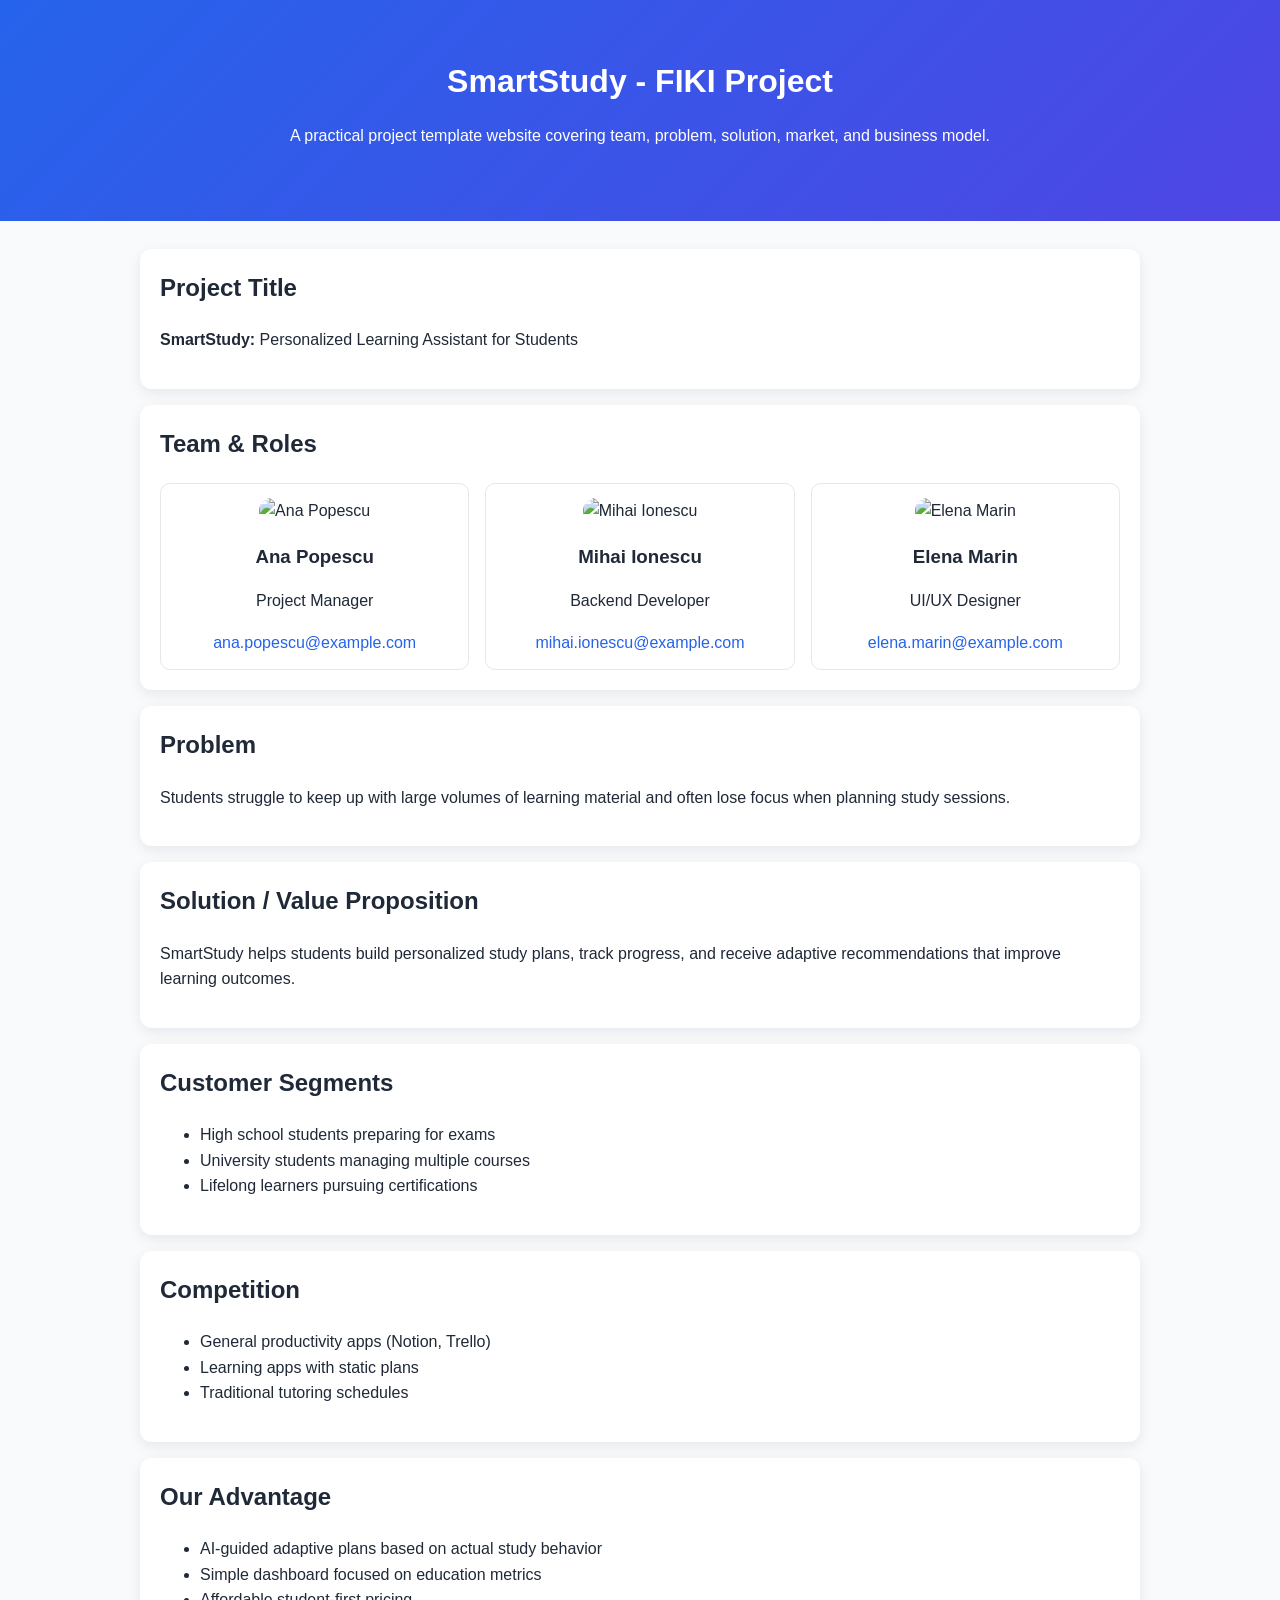
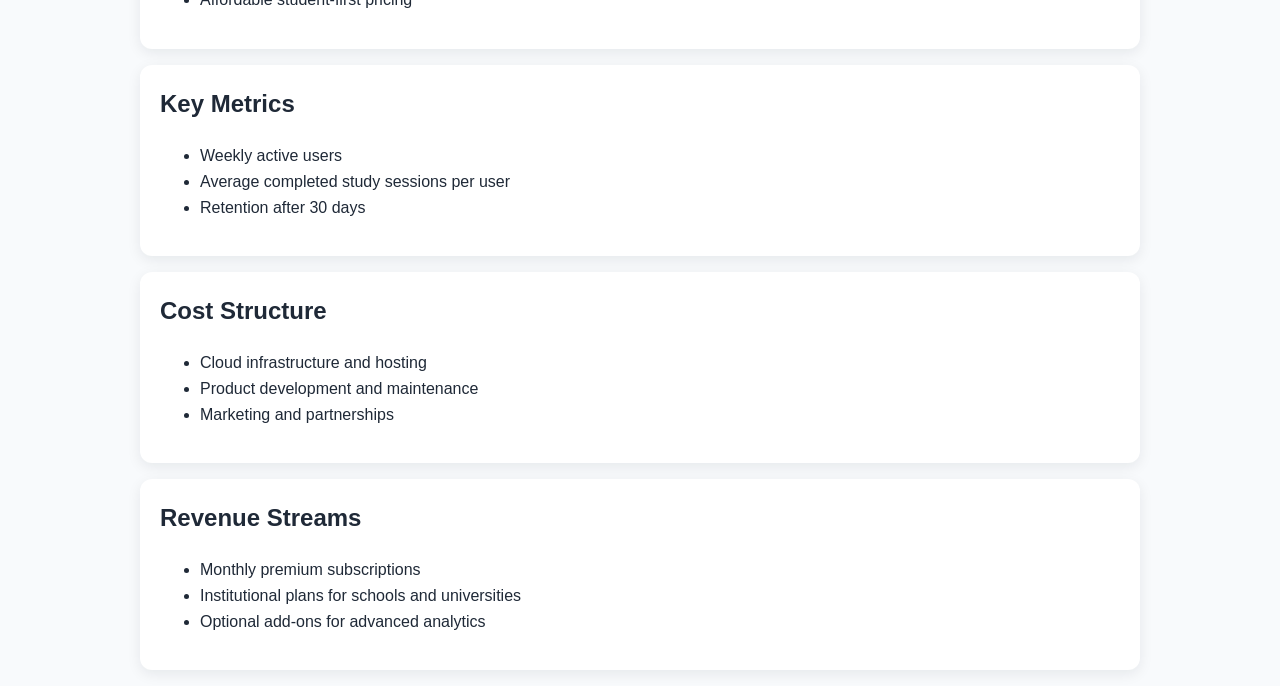
==== index.html @ 7a8421cd "Add FIKI project template website with required sections Co-authored-by: danielbirsan <75643437+dani" ====
<!DOCTYPE html>
<html lang="en">
  <head>
    <meta charset="UTF-8" />
    <meta name="viewport" content="width=device-width, initial-scale=1.0" />
    <title>FIKI Project Template</title>
    <link rel="stylesheet" href="styles.css" />
  </head>
  <body>
    <header class="hero">
      <div class="container">
        <h1>SmartStudy - FIKI Project</h1>
        <p>
          A practical project template website covering team, problem, solution,
          market, and business model.
        </p>
      </div>
    </header>

    <main class="container">
      <section>
        <h2>Project Title</h2>
        <p><strong>SmartStudy:</strong> Personalized Learning Assistant for Students</p>
      </section>

      <section>
        <h2>Team & Roles</h2>
        <div class="team-grid">
          <article class="team-card">
            <img
              src="https://images.unsplash.com/photo-1494790108377-be9c29b29330?auto=format&fit=crop&w=400&q=80"
              alt="Ana Popescu"
            />
            <h3>Ana Popescu</h3>
            <p>Project Manager</p>
            <a href="mailto:ana.popescu@example.com">ana.popescu@example.com</a>
          </article>
          <article class="team-card">
            <img
              src="https://images.unsplash.com/photo-1500648767791-00dcc994a43e?auto=format&fit=crop&w=400&q=80"
              alt="Mihai Ionescu"
            />
            <h3>Mihai Ionescu</h3>
            <p>Backend Developer</p>
            <a href="mailto:mihai.ionescu@example.com">mihai.ionescu@example.com</a>
          </article>
          <article class="team-card">
            <img
              src="https://images.unsplash.com/photo-1534528741775-53994a69daeb?auto=format&fit=crop&w=400&q=80"
              alt="Elena Marin"
            />
            <h3>Elena Marin</h3>
            <p>UI/UX Designer</p>
            <a href="mailto:elena.marin@example.com">elena.marin@example.com</a>
          </article>
        </div>
      </section>

      <section>
        <h2>Problem</h2>
        <p>
          Students struggle to keep up with large volumes of learning material and
          often lose focus when planning study sessions.
        </p>
      </section>

      <section>
        <h2>Solution / Value Proposition</h2>
        <p>
          SmartStudy helps students build personalized study plans, track progress,
          and receive adaptive recommendations that improve learning outcomes.
        </p>
      </section>

      <section>
        <h2>Customer Segments</h2>
        <ul>
          <li>High school students preparing for exams</li>
          <li>University students managing multiple courses</li>
          <li>Lifelong learners pursuing certifications</li>
        </ul>
      </section>

      <section>
        <h2>Competition</h2>
        <ul>
          <li>General productivity apps (Notion, Trello)</li>
          <li>Learning apps with static plans</li>
          <li>Traditional tutoring schedules</li>
        </ul>
      </section>

      <section>
        <h2>Our Advantage</h2>
        <ul>
          <li>AI-guided adaptive plans based on actual study behavior</li>
          <li>Simple dashboard focused on education metrics</li>
          <li>Affordable student-first pricing</li>
        </ul>
      </section>

      <section>
        <h2>Key Metrics</h2>
        <ul>
          <li>Weekly active users</li>
          <li>Average completed study sessions per user</li>
          <li>Retention after 30 days</li>
        </ul>
      </section>

      <section>
        <h2>Cost Structure</h2>
        <ul>
          <li>Cloud infrastructure and hosting</li>
          <li>Product development and maintenance</li>
          <li>Marketing and partnerships</li>
        </ul>
      </section>

      <section>
        <h2>Revenue Streams</h2>
        <ul>
          <li>Monthly premium subscriptions</li>
          <li>Institutional plans for schools and universities</li>
          <li>Optional add-ons for advanced analytics</li>
        </ul>
      </section>
    </main>
  </body>
</html>
---- styles.css ----
* {
  box-sizing: border-box;
}

body {
  margin: 0;
  font-family: Arial, sans-serif;
  color: #1f2937;
  background: #f8fafc;
  line-height: 1.6;
}

.container {
  width: min(1000px, 92%);
  margin: 0 auto;
}

.hero {
  background: linear-gradient(135deg, #2563eb, #4f46e5);
  color: #ffffff;
  padding: 56px 0;
  margin-bottom: 28px;
  text-align: center;
}

h1 {
  margin: 0 0 10px;
  font-size: 2rem;
}

h2 {
  margin-top: 0;
}

section {
  background: #ffffff;
  border-radius: 12px;
  padding: 20px;
  margin-bottom: 16px;
  box-shadow: 0 4px 14px rgba(15, 23, 42, 0.08);
}

.team-grid {
  display: grid;
  gap: 16px;
  grid-template-columns: repeat(auto-fit, minmax(220px, 1fr));
}

.team-card {
  border: 1px solid #e5e7eb;
  border-radius: 10px;
  padding: 14px;
  text-align: center;
}

.team-card img {
  width: 100%;
  max-width: 150px;
  aspect-ratio: 1 / 1;
  object-fit: cover;
  border-radius: 999px;
}

.team-card h3 {
  margin-bottom: 4px;
}

a {
  color: #2563eb;
  text-decoration: none;
}

a:hover {
  text-decoration: underline;
}
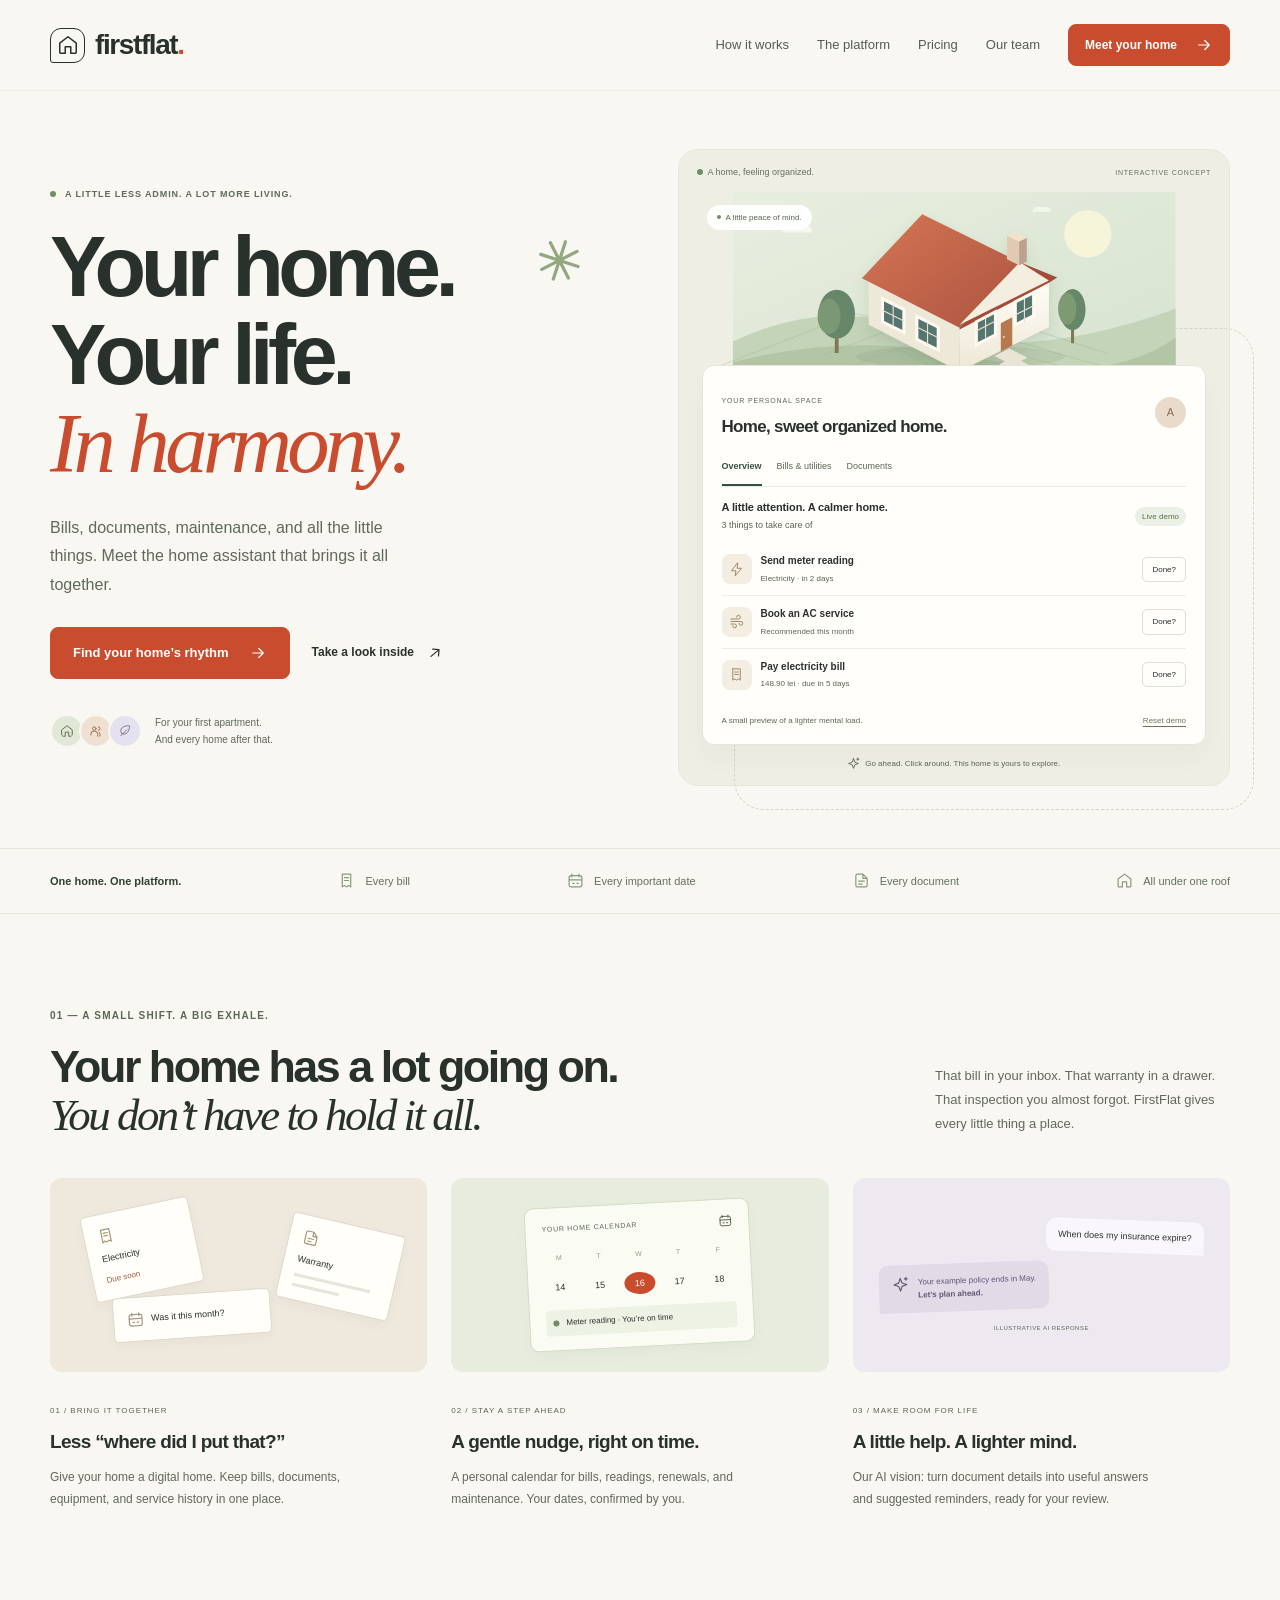
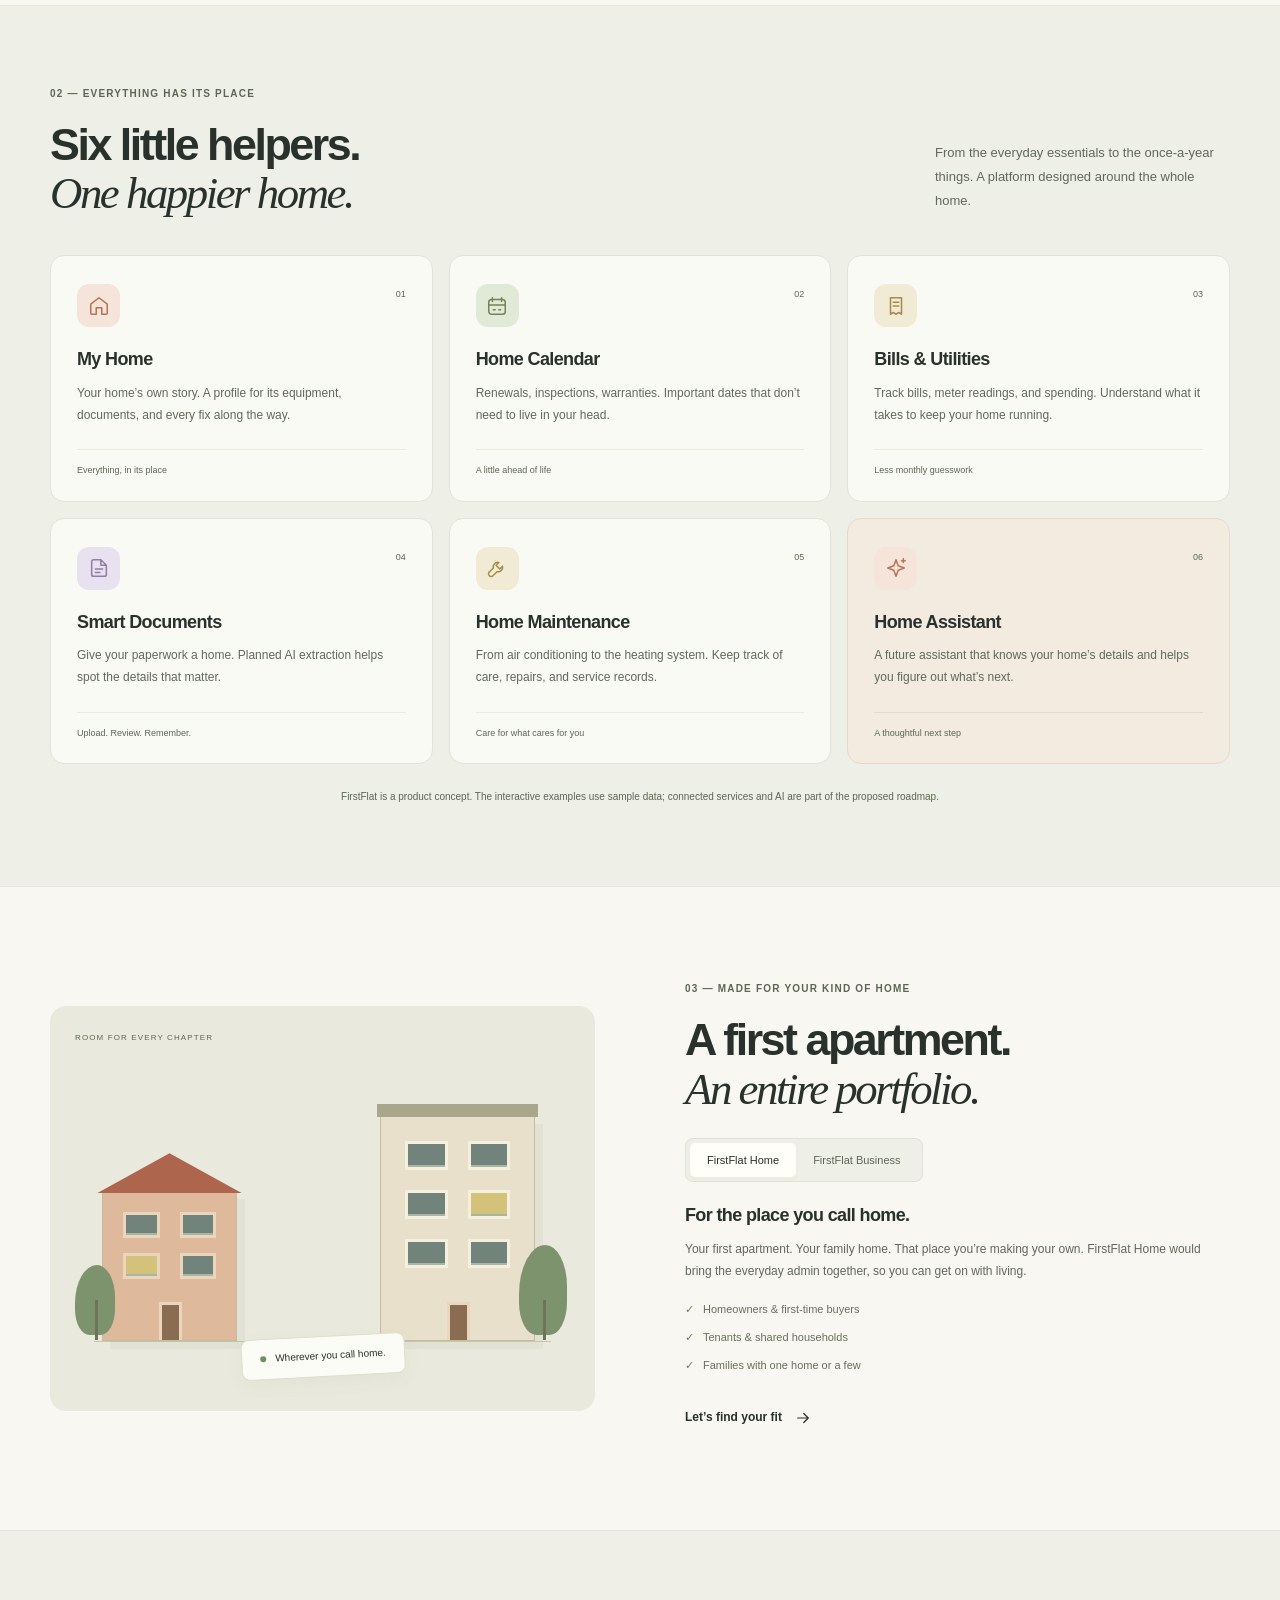
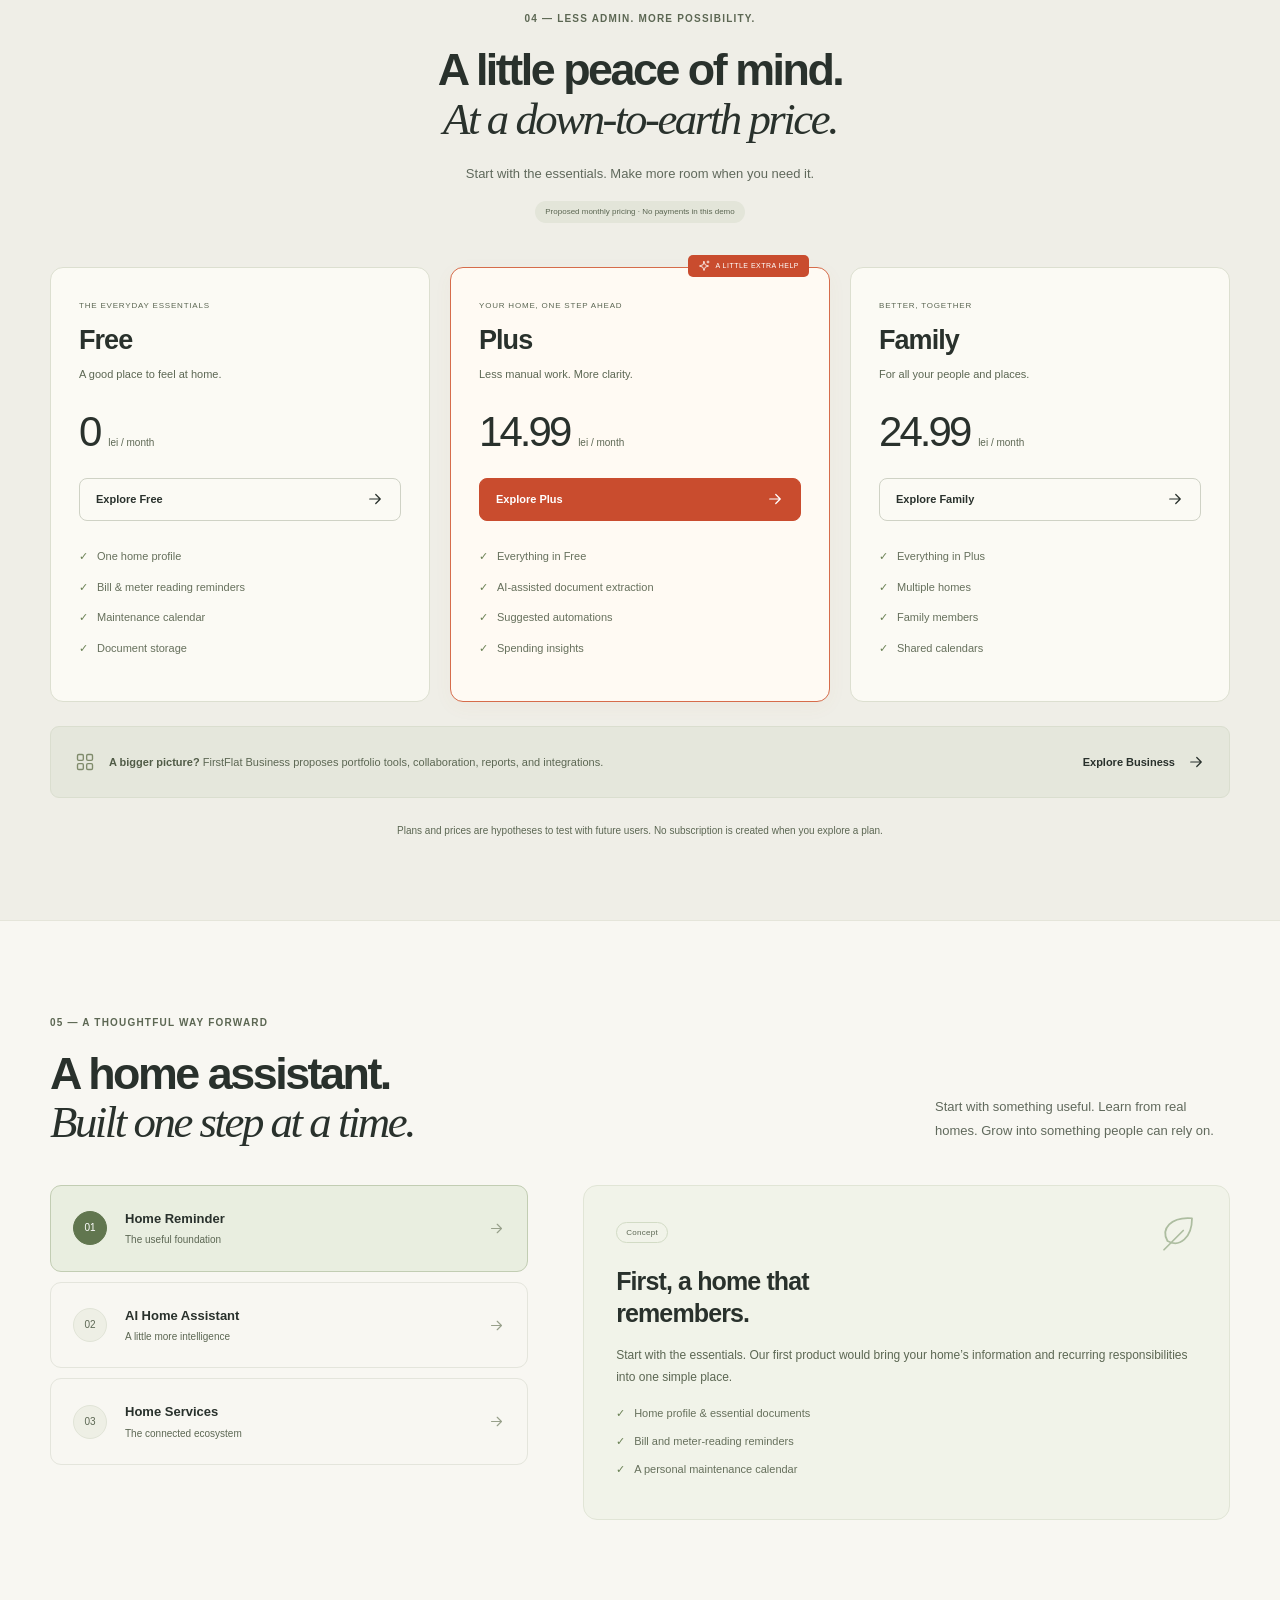
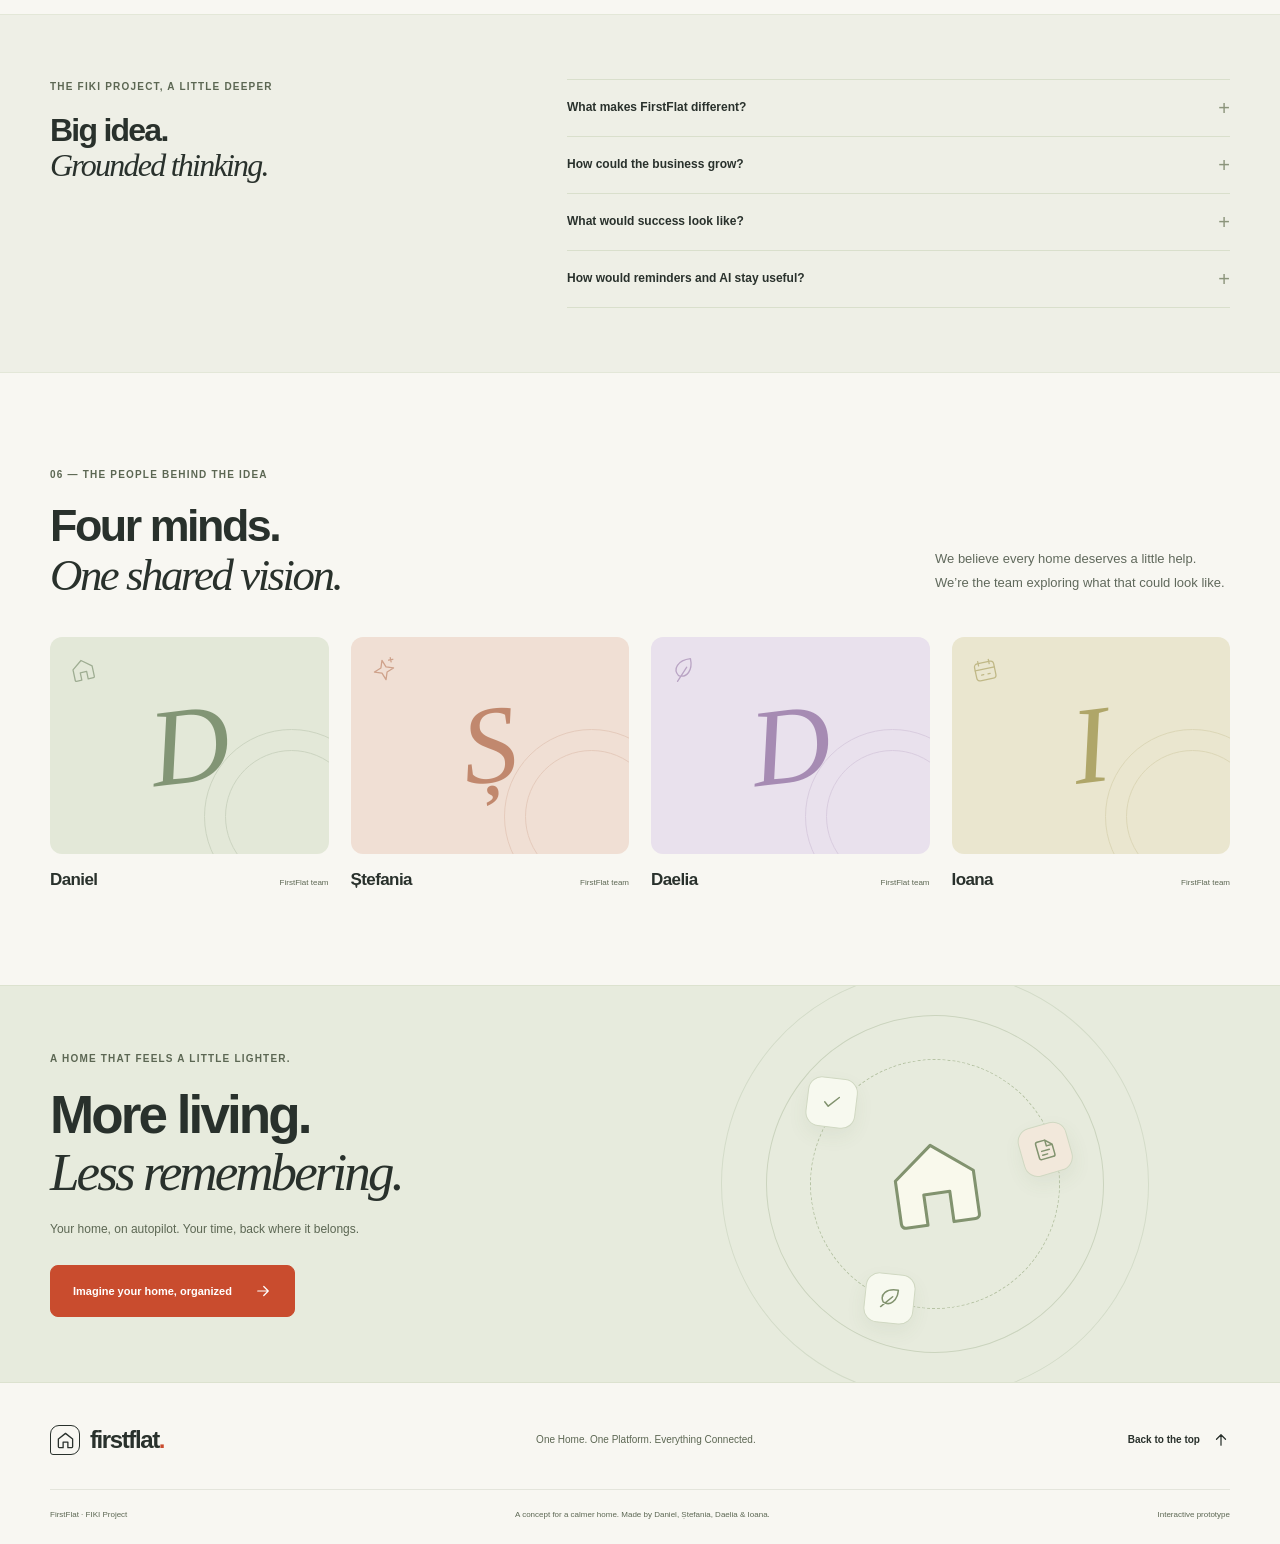
==== commit 2b12afbe: "Build interactive FirstFlat project website" ====
--- a/index.html
+++ b/index.html
@@ -3,128 +3,158 @@
   <head>
     <meta charset="UTF-8" />
     <meta name="viewport" content="width=device-width, initial-scale=1.0" />
-    <title>FIKI Project Template</title>
+    <link rel="icon" href="data:image/svg+xml,%3Csvg xmlns='http://www.w3.org/2000/svg' viewBox='0 0 32 32'%3E%3Crect width='32' height='32' rx='8' fill='%23c94c2e'/%3E%3Cpath d='M7 14 16 7l9 7v12h-7v-8h-4v8H7Z' fill='none' stroke='%23fffaf3' stroke-width='2' stroke-linejoin='round'/%3E%3C/svg%3E" />
+    <meta name="theme-color" content="#f8f7f2" />
+    <meta name="description" content="Meet FirstFlat. A home management concept bringing your bills, documents, maintenance, and important dates together. Explore the interactive FIKI project." />
+    <title>FirstFlat — Your Home, On Autopilot</title>
     <link rel="stylesheet" href="styles.css" />
+    <script src="app.js" defer></script>
   </head>
   <body>
-    <header class="hero">
-      <div class="container">
-        <h1>SmartStudy - FIKI Project</h1>
-        <p>
-          A practical project template website covering team, problem, solution,
-          market, and business model.
-        </p>
-      </div>
+    <svg class="icon-library" aria-hidden="true" xmlns="http://www.w3.org/2000/svg"><defs>
+      <symbol id="i-home" viewBox="0 0 24 24"><path d="m3 10 9-7 9 7v10a1 1 0 0 1-1 1h-5v-7H9v7H4a1 1 0 0 1-1-1Z"/></symbol>
+      <symbol id="i-arrow" viewBox="0 0 24 24"><path d="M5 12h14m-6-6 6 6-6 6"/></symbol>
+      <symbol id="i-spark" viewBox="0 0 24 24"><path d="m12 3 2.4 6.6L21 12l-6.6 2.4L12 21l-2.4-6.6L3 12l6.6-2.4ZM20 2v4m-2-2h4"/></symbol>
+      <symbol id="i-check" viewBox="0 0 24 24"><path d="m5 12 4 4L19 6"/></symbol>
+      <symbol id="i-calendar" viewBox="0 0 24 24"><rect x="3" y="5" width="18" height="16" rx="3"/><path d="M7 3v4m10-4v4M3 11h18m-13 5h2m4 0h2"/></symbol>
+      <symbol id="i-bill" viewBox="0 0 24 24"><path d="M6 3h12v18l-3-2-3 2-3-2-3 2Zm3 5h6m-6 4h6"/></symbol>
+      <symbol id="i-doc" viewBox="0 0 24 24"><path d="M14 3H6a2 2 0 0 0-2 2v14a2 2 0 0 0 2 2h12a2 2 0 0 0 2-2V9Zm0 0v6h6M8 13h8m-8 4h5"/></symbol>
+      <symbol id="i-tool" viewBox="0 0 24 24"><path d="M14 6a5 5 0 0 0-6 6L3 17a3 3 0 0 0 4 4l5-5a5 5 0 0 0 6-6l-3 3-4-4 3-3Z"/></symbol>
+      <symbol id="i-grid" viewBox="0 0 24 24"><rect x="3" y="3" width="7" height="7" rx="1.5"/><rect x="14" y="3" width="7" height="7" rx="1.5"/><rect x="3" y="14" width="7" height="7" rx="1.5"/><rect x="14" y="14" width="7" height="7" rx="1.5"/></symbol>
+      <symbol id="i-chevron" viewBox="0 0 24 24"><path d="m9 5 7 7-7 7"/></symbol>
+      <symbol id="i-people" viewBox="0 0 24 24"><circle cx="9" cy="8" r="3"/><path d="M3 21v-3a6 6 0 0 1 12 0v3m1-16a3 3 0 0 1 0 6m3 10v-3a6 6 0 0 0-2-4"/></symbol>
+      <symbol id="i-leaf" viewBox="0 0 24 24"><path d="M20 3C8 2 2 9 6 16c7 4 14-2 14-13ZM4 21 15 10"/></symbol>
+      <symbol id="i-clock" viewBox="0 0 24 24"><circle cx="12" cy="12" r="9"/><path d="M12 7v5l3 2"/></symbol>
+      <symbol id="i-lock" viewBox="0 0 24 24"><rect x="5" y="10" width="14" height="11" rx="2"/><path d="M8 10V7a4 4 0 0 1 8 0v3m-4 4v3"/></symbol>
+    </defs></svg>
+
+    <a href="#main" class="skip-link">Skip to content</a>
+    <header class="site-header">
+      <nav class="nav container" aria-label="Main navigation">
+        <a class="brand" href="#" aria-label="FirstFlat home"><span class="brand-mark"><svg><use href="#i-home"/></svg></span>firstflat<span class="brand-dot">.</span></a>
+        <button class="menu-toggle" id="menu-toggle" type="button" aria-controls="nav-links" aria-expanded="false" aria-label="Toggle navigation"><span></span><span></span></button>
+        <div class="nav-links" id="nav-links">
+          <a href="#how-it-works">How it works</a><a href="#features">The platform</a><a href="#pricing">Pricing</a><a href="#team">Our team</a>
+          <button class="button button-small" type="button" data-open-setup>Meet your home <svg class="icon"><use href="#i-arrow"/></svg></button>
+        </div>
+      </nav>
     </header>
 
-    <main class="container">
-      <section>
-        <h2>Project Title</h2>
-        <p><strong>SmartStudy:</strong> Personalized Learning Assistant for Students</p>
-      </section>
+    <main id="main">
+      <section class="hero container" aria-labelledby="hero-title">
+        <div class="hero-copy">
+          <div class="eyebrow"><span class="live-dot"></span> A little less admin. A lot more living.</div>
+          <h1 id="hero-title">Your home.<br />Your life.<br /><span class="serif accent">In harmony.</span><svg class="title-asterisk" viewBox="0 0 48 48" aria-hidden="true"><path d="M24 3v42M3 24h42M9 9l30 30M9 39 39 9"/></svg></h1>
+          <p class="hero-description">Bills, documents, maintenance, and all the little things. Meet the home assistant that brings it all together.</p>
+          <div class="hero-actions"><button class="button" type="button" data-open-setup>Find your home’s rhythm <svg class="icon"><use href="#i-arrow"/></svg></button><a class="text-link" href="#demo">Take a look inside <svg class="icon diagonal-arrow" aria-hidden="true"><use href="#i-arrow"/></svg></a></div>
+          <div class="hero-footnote"><span class="mini-homes" aria-hidden="true"><svg><use href="#i-home"/></svg><svg><use href="#i-people"/></svg><svg><use href="#i-leaf"/></svg></span><span>For your first apartment.<br />And every home after that.</span></div>
+        </div>
 
-      <section>
-        <h2>Team & Roles</h2>
-        <div class="team-grid">
-          <article class="team-card">
-            <img
-              src="https://images.unsplash.com/photo-1494790108377-be9c29b29330?auto=format&fit=crop&w=400&q=80"
-              alt="Ana Popescu"
-            />
-            <h3>Ana Popescu</h3>
-            <p>Project Manager</p>
-            <a href="mailto:ana.popescu@example.com">ana.popescu@example.com</a>
-          </article>
-          <article class="team-card">
-            <img
-              src="https://images.unsplash.com/photo-1500648767791-00dcc994a43e?auto=format&fit=crop&w=400&q=80"
-              alt="Mihai Ionescu"
-            />
-            <h3>Mihai Ionescu</h3>
-            <p>Backend Developer</p>
-            <a href="mailto:mihai.ionescu@example.com">mihai.ionescu@example.com</a>
-          </article>
-          <article class="team-card">
-            <img
-              src="https://images.unsplash.com/photo-1534528741775-53994a69daeb?auto=format&fit=crop&w=400&q=80"
-              alt="Elena Marin"
-            />
-            <h3>Elena Marin</h3>
-            <p>UI/UX Designer</p>
-            <a href="mailto:elena.marin@example.com">elena.marin@example.com</a>
-          </article>
+        <div class="hero-visual" id="demo">
+          <div class="visual-topline"><span><span class="live-dot"></span> A home, feeling organized.</span><span class="prototype-label">INTERACTIVE CONCEPT</span></div>
+          <div class="home-art" aria-hidden="true">
+            <svg viewBox="0 0 580 245" xmlns="http://www.w3.org/2000/svg">
+              <defs><linearGradient id="art-bg" x2="1" y2="1"><stop stop-color="#e8eedf"/><stop offset="1" stop-color="#d6e3d0"/></linearGradient><linearGradient id="wall" x2="0" y2="1"><stop stop-color="#fffdf6"/><stop offset="1" stop-color="#eee7d7"/></linearGradient><linearGradient id="roof" x2="1" y2="1"><stop stop-color="#d47656"/><stop offset="1" stop-color="#ad533f"/></linearGradient><filter id="shadow"><feDropShadow dx="0" dy="10" stdDeviation="9" flood-color="#39543b" flood-opacity=".13"/></filter></defs>
+              <rect width="580" height="245" fill="url(#art-bg)"/>
+              <circle cx="465" cy="55" r="31" fill="#f7f5d9"/><path d="M0 196Q120 137 250 181T580 153V245H0Z" fill="#c4d4b9"/><path d="M0 223Q160 181 325 218T580 191V245H0Z" fill="#b2c6a6"/>
+              <g opacity=".5" stroke="#95b28e" stroke-width="1" fill="none"><path d="m-30 233 190-74 340 87m-380-33 172-65 200 64m-365 27 170-65 210 61"/></g>
+              <ellipse cx="298" cy="216" rx="137" ry="15" fill="#7b9270" opacity=".16"/>
+              <g filter="url(#shadow)"><path d="m178 113 117-58 119 61-117 62Z" fill="#eae1cf"/><path d="m178 113 119 61v61l-119-61Z" fill="#eee8d9"/><path d="m297 174 117-58v61l-117 58Z" fill="url(#wall)"/><path d="m169 113 79-84 128 63-79 86Z" fill="url(#roof)"/><path d="m297 178 79-86 49 20-11 7-117 61Z" fill="#a44b38"/><path d="m376 92 38 24-117 58Z" fill="#f4eee0"/><path d="m359 57 16 8v31l-16-8Z" fill="#e1c9b4"/><path d="m375 65 10-5v31l-10 5Z" fill="#bda18e"/><path d="m359 57 10-5 16 8-10 5Z" fill="#f3e1cc"/>
+                <g fill="#547571" stroke="#fffaf0" stroke-width="4"><path d="m196 140 28 14v30l-28-14Z"/><path d="m241 163 28 14v30l-28-14Z"/><path d="m319 170 25-13v30l-25 13Z"/><path d="m370 144 24-12v30l-24 12Z"/></g><path d="m351 172 15-8v37l-15 8Z" fill="#b67950"/><circle cx="355" cy="190" r="1.3" fill="#f7e1a9"/>
+                <g stroke="#ecdfce" stroke-width="1.5"><path d="m210 147 0 30m-14-22 28 14m31 1v30m-14-23 28 14m62-30v30m-12-9 25-13m38-29v30m-12-9 24-12"/></g>
+                <path d="m343 215 19-10 24 12-20 10Z" fill="#eae4d6"/><path d="m349 226 19-10 33 18-19 10Z" fill="#eae4d6"/>
+              </g>
+              <g><path d="M136 177v34" stroke="#7e7855" stroke-width="5"/><ellipse cx="136" cy="160" rx="24" ry="32" fill="#66876a"/><ellipse cx="126" cy="163" rx="15" ry="23" fill="#7b9874"/><path d="M445 172v26" stroke="#7e7855" stroke-width="4"/><ellipse cx="445" cy="154" rx="17" ry="27" fill="#66876a"/><ellipse cx="438" cy="153" rx="12" ry="21" fill="#7d9a72"/></g>
+              <g fill="#faf9f1" opacity=".8"><path d="M65 53h39a10 10 0 0 0-17-7 13 13 0 0 0-22 7Z"/><path d="M392 26h25a7 7 0 0 0-11-5 9 9 0 0 0-14 5Z"/></g>
+            </svg>
+            <div class="art-label"><span class="live-dot"></span> A little peace of mind.</div>
+          </div>
+          <div class="app-window">
+            <div class="app-header"><div><span class="app-overline">YOUR PERSONAL SPACE</span><h2>Home, sweet organized home.</h2></div><span class="app-avatar" aria-label="Sample user Alex">A</span></div>
+            <div class="demo-tabs" role="tablist" aria-label="Explore the home demo"><button type="button" id="tab-overview" role="tab" aria-selected="true" aria-controls="demo-panel" data-demo-tab="overview">Overview</button><button type="button" id="tab-bills" role="tab" aria-selected="false" aria-controls="demo-panel" tabindex="-1" data-demo-tab="bills">Bills &amp; utilities</button><button type="button" id="tab-documents" role="tab" aria-selected="false" aria-controls="demo-panel" tabindex="-1" data-demo-tab="documents">Documents</button></div>
+            <div id="demo-panel" class="demo-panel" role="tabpanel" aria-labelledby="tab-overview" tabindex="0"><p class="demo-note">Explore the example home with JavaScript enabled.</p></div>
+          </div>
+          <div class="visual-bottomline"><svg class="icon"><use href="#i-spark"/></svg> Go ahead. Click around. This home is yours to explore.</div>
         </div>
       </section>
 
-      <section>
-        <h2>Problem</h2>
-        <p>
-          Students struggle to keep up with large volumes of learning material and
-          often lose focus when planning study sessions.
-        </p>
+      <div class="benefit-strip"><div class="container"><span>One home. One platform.</span><span><svg class="icon"><use href="#i-bill"/></svg> Every bill</span><span><svg class="icon"><use href="#i-calendar"/></svg> Every important date</span><span><svg class="icon"><use href="#i-doc"/></svg> Every document</span><span><svg class="icon"><use href="#i-home"/></svg> All under one roof</span></div></div>
+
+      <section class="section container" id="how-it-works">
+        <div class="section-heading reveal"><div><p class="eyebrow">01 — A SMALL SHIFT. A BIG EXHALE.</p><h2>Your home has a lot going on.<br /><span class="serif">You don’t have to hold it all.</span></h2></div><p>That bill in your inbox. That warranty in a drawer. That inspection you almost forgot. FirstFlat gives every little thing a place.</p></div>
+        <div class="how-grid">
+          <article class="how-card reveal"><div class="how-art scattered" aria-hidden="true"><span class="paper paper-one"><svg class="icon"><use href="#i-bill"/></svg> Electricity <b>Due soon</b></span><span class="paper paper-two"><svg class="icon"><use href="#i-doc"/></svg> Warranty <i></i><i></i></span><span class="paper paper-three"><svg class="icon"><use href="#i-calendar"/></svg> Was it this month?</span></div><span class="card-step">01 / BRING IT TOGETHER</span><h3>Less “where did I put that?”</h3><p>Give your home a digital home. Keep bills, documents, equipment, and service history in one place.</p></article>
+          <article class="how-card reveal"><div class="how-art calendar-art" aria-hidden="true"><div class="mini-calendar"><span>YOUR HOME CALENDAR <svg class="icon"><use href="#i-calendar"/></svg></span><div class="calendar-days"><i>M</i><i>T</i><i>W</i><i>T</i><i>F</i><i>14</i><i>15</i><i class="day-active">16</i><i>17</i><i>18</i></div><b><span class="live-dot"></span> Meter reading · You’re on time</b></div></div><span class="card-step">02 / STAY A STEP AHEAD</span><h3>A gentle nudge, right on time.</h3><p>A personal calendar for bills, readings, renewals, and maintenance. Your dates, confirmed by you.</p></article>
+          <article class="how-card reveal"><div class="how-art assistant-art" aria-hidden="true"><span class="chat-question">When does my insurance expire?</span><span class="chat-answer"><svg class="icon"><use href="#i-spark"/></svg><span>Your example policy ends in May.<br /><b>Let’s plan ahead.</b></span></span><small>ILLUSTRATIVE AI RESPONSE</small></div><span class="card-step">03 / MAKE ROOM FOR LIFE</span><h3>A little help. A lighter mind.</h3><p>Our AI vision: turn document details into useful answers and suggested reminders, ready for your review.</p></article>
+        </div>
       </section>
 
-      <section>
-        <h2>Solution / Value Proposition</h2>
-        <p>
-          SmartStudy helps students build personalized study plans, track progress,
-          and receive adaptive recommendations that improve learning outcomes.
-        </p>
+      <section class="platform-section" id="features"><div class="container">
+        <div class="section-heading reveal"><div><p class="eyebrow">02 — EVERYTHING HAS ITS PLACE</p><h2>Six little helpers.<br /><span class="serif">One happier home.</span></h2></div><p>From the everyday essentials to the once-a-year things. A platform designed around the whole home.</p></div>
+        <div class="feature-grid">
+          <article class="feature-card reveal"><span class="feature-icon peach"><svg class="icon"><use href="#i-home"/></svg></span><span class="feature-number">01</span><h3>My Home</h3><p>Your home’s own story. A profile for its equipment, documents, and every fix along the way.</p><span class="feature-tag">Everything, in its place</span></article>
+          <article class="feature-card reveal"><span class="feature-icon sage"><svg class="icon"><use href="#i-calendar"/></svg></span><span class="feature-number">02</span><h3>Home Calendar</h3><p>Renewals, inspections, warranties. Important dates that don’t need to live in your head.</p><span class="feature-tag">A little ahead of life</span></article>
+          <article class="feature-card reveal"><span class="feature-icon butter"><svg class="icon"><use href="#i-bill"/></svg></span><span class="feature-number">03</span><h3>Bills &amp; Utilities</h3><p>Track bills, meter readings, and spending. Understand what it takes to keep your home running.</p><span class="feature-tag">Less monthly guesswork</span></article>
+          <article class="feature-card reveal"><span class="feature-icon lavender"><svg class="icon"><use href="#i-doc"/></svg></span><span class="feature-number">04</span><h3>Smart Documents</h3><p>Give your paperwork a home. Planned AI extraction helps spot the details that matter.</p><span class="feature-tag">Upload. Review. Remember.</span></article>
+          <article class="feature-card reveal"><span class="feature-icon butter"><svg class="icon"><use href="#i-tool"/></svg></span><span class="feature-number">05</span><h3>Home Maintenance</h3><p>From air conditioning to the heating system. Keep track of care, repairs, and service records.</p><span class="feature-tag">Care for what cares for you</span></article>
+          <article class="feature-card feature-ai reveal"><span class="feature-icon peach"><svg class="icon"><use href="#i-spark"/></svg></span><span class="feature-number">06</span><h3>Home Assistant</h3><p>A future assistant that knows your home’s details and helps you figure out what’s next.</p><span class="feature-tag">A thoughtful next step</span></article>
+        </div>
+        <p class="section-note">FirstFlat is a product concept. The interactive examples use sample data; connected services and AI are part of the proposed roadmap.</p>
+      </div></section>
+
+      <section class="section container audience-section" id="for-you">
+        <div class="audience-visual reveal" aria-hidden="true"><span class="audience-caption">ROOM FOR EVERY CHAPTER</span><div class="building building-left"><div class="building-roof"></div><div class="building-windows"><i></i><i></i><i></i><i></i></div><div class="building-door"></div></div><div class="building building-right"><div class="building-roof"></div><div class="building-windows"><i></i><i></i><i></i><i></i><i></i><i></i></div><div class="building-door"></div></div><div class="visual-tree tree-left"></div><div class="visual-tree tree-right"></div><div class="audience-float"><span class="live-dot"></span> Wherever you call home.</div><span class="ground-line"></span></div>
+        <div class="audience-copy reveal"><p class="eyebrow">03 — MADE FOR YOUR KIND OF HOME</p><h2>A first apartment.<br /><span class="serif">An entire portfolio.</span></h2><div class="segmented-control" role="group" aria-label="Choose your audience"><button type="button" data-audience="home" aria-pressed="true">FirstFlat Home</button><button type="button" data-audience="business" aria-pressed="false">FirstFlat Business</button></div><div class="audience-content" aria-live="polite"><h3 id="audience-title">For the place you call yours.</h3><p id="audience-copy">Own it, rent it, or share it. A calmer way for individuals and families to keep everyday home life in order.</p><ul class="check-list" id="audience-list"><li>One clear view of your home’s essentials</li><li>Reminders shaped around your equipment</li><li>Room for the whole family</li></ul></div><button type="button" class="text-link" data-open-setup>Let’s find your fit <svg class="icon"><use href="#i-arrow"/></svg></button></div>
       </section>
 
-      <section>
-        <h2>Customer Segments</h2>
-        <ul>
-          <li>High school students preparing for exams</li>
-          <li>University students managing multiple courses</li>
-          <li>Lifelong learners pursuing certifications</li>
-        </ul>
+      <section class="pricing-section" id="pricing"><div class="container">
+        <div class="center-heading reveal"><p class="eyebrow">04 — LESS ADMIN. MORE POSSIBILITY.</p><h2>A little peace of mind.<br /><span class="serif">At a down-to-earth price.</span></h2><p>Start with the essentials. Make more room when you need it.</p><span class="pricing-note">Proposed monthly pricing · No payments in this demo</span></div>
+        <div class="pricing-grid">
+          <article class="price-card reveal"><p class="plan-label">THE EVERYDAY ESSENTIALS</p><h3>Free</h3><p class="plan-description">A good place to feel at home.</p><div class="price">0 <span>lei / month</span></div><button type="button" class="button button-outline" data-select-plan="Free">Explore Free <svg class="icon"><use href="#i-arrow"/></svg></button><ul class="check-list"><li>One home profile</li><li>Bill &amp; meter reading reminders</li><li>Maintenance calendar</li><li>Document storage</li></ul></article>
+          <article class="price-card price-featured reveal"><span class="plan-sticker"><svg class="icon"><use href="#i-spark"/></svg> A LITTLE EXTRA HELP</span><p class="plan-label">YOUR HOME, ONE STEP AHEAD</p><h3>Plus</h3><p class="plan-description">Less manual work. More clarity.</p><div class="price">14.99 <span>lei / month</span></div><button type="button" class="button" data-select-plan="Plus">Explore Plus <svg class="icon"><use href="#i-arrow"/></svg></button><ul class="check-list"><li>Everything in Free</li><li>AI-assisted document extraction</li><li>Suggested automations</li><li>Spending insights</li></ul></article>
+          <article class="price-card reveal"><p class="plan-label">BETTER, TOGETHER</p><h3>Family</h3><p class="plan-description">For all your people and places.</p><div class="price">24.99 <span>lei / month</span></div><button type="button" class="button button-outline" data-select-plan="Family">Explore Family <svg class="icon"><use href="#i-arrow"/></svg></button><ul class="check-list"><li>Everything in Plus</li><li>Multiple homes</li><li>Family members</li><li>Shared calendars</li></ul></article>
+        </div>
+        <div class="business-plan"><div><svg class="icon"><use href="#i-grid"/></svg><p><strong>A bigger picture?</strong> FirstFlat Business proposes portfolio tools, collaboration, reports, and integrations.</p></div><button class="text-link" type="button" data-select-plan="Business">Explore Business <svg class="icon"><use href="#i-arrow"/></svg></button></div>
+        <p class="section-note">Plans and prices are hypotheses to test with future users. No subscription is created when you explore a plan.</p>
+      </div></section>
+
+      <section class="section container roadmap-section" id="roadmap">
+        <div class="section-heading reveal"><div><p class="eyebrow">05 — A THOUGHTFUL WAY FORWARD</p><h2>A home assistant.<br /><span class="serif">Built one step at a time.</span></h2></div><p>Start with something useful. Learn from real homes. Grow into something people can rely on.</p></div>
+        <div class="roadmap-layout reveal"><div class="roadmap-steps" role="group" aria-label="Explore development stages"><button type="button" data-roadmap="1" aria-pressed="true"><span>01</span><div><strong>Home Reminder</strong><small>The useful foundation</small></div><svg class="icon"><use href="#i-arrow"/></svg></button><button type="button" data-roadmap="2" aria-pressed="false"><span>02</span><div><strong>AI Home Assistant</strong><small>A little more intelligence</small></div><svg class="icon"><use href="#i-arrow"/></svg></button><button type="button" data-roadmap="3" aria-pressed="false"><span>03</span><div><strong>Home Services</strong><small>The connected ecosystem</small></div><svg class="icon"><use href="#i-arrow"/></svg></button></div><div class="roadmap-detail" aria-live="polite"><span id="roadmap-phase" class="phase-label">Concept</span><svg class="roadmap-symbol" aria-hidden="true"><use href="#i-leaf"/></svg><h3 id="roadmap-title">First, get the little things right.</h3><p id="roadmap-copy">A home profile, a reliable calendar, and a place for every document. Our starting point is a useful free product that people return to.</p><ul class="check-list" id="roadmap-list"><li>Home profiles and document storage</li><li>Bill, reading, and renewal reminders</li><li>Validate repeated use after the first deadlines</li></ul></div></div>
       </section>
 
-      <section>
-        <h2>Competition</h2>
-        <ul>
-          <li>General productivity apps (Notion, Trello)</li>
-          <li>Learning apps with static plans</li>
-          <li>Traditional tutoring schedules</li>
-        </ul>
-      </section>
+      <section class="project-section"><div class="container"><div class="project-heading"><p class="eyebrow">THE FIKI PROJECT, A LITTLE DEEPER</p><h2>Big idea.<span class="serif"> Grounded thinking.</span></h2></div><div class="project-accordions">
+        <details><summary>What makes FirstFlat different?<span aria-hidden="true">+</span></summary><div><p>Calendars, spreadsheets, storage apps, and rental platforms already cover parts of the problem. <a href="https://rentzz.app/functionaliti/" target="_blank" rel="noopener noreferrer">Rentzz</a> already offers bills, meters, insurance, inspections, notifications, and some automation.</p><p>Our proposed distinction is the complete home experience for owner-occupiers and tenants, with AI-assisted onboarding and a personal home calendar. These are ideas to build and validate, rather than established competitive advantages.</p></div></details>
+        <details><summary>How could the business grow?<span aria-hidden="true">+</span></summary><div><p>A freemium product for individuals, paid family plans, and recurring B2B subscriptions form the proposed model. Potential distribution partners include insurers, property developers, authorized maintenance providers, and homeowners’ associations.</p><p>A developer could hand over a home’s documents and warranties in FirstFlat. Future service bookings could add transaction revenue. Partnerships and integrations still need to be developed.</p></div></details>
+        <details><summary>What would success look like?<span aria-hidden="true">+</span></summary><div><p>We would track completed home setups, reminders enabled, monthly usage, 90-day retention, and willingness to pay. For businesses, time saved matters as much as portfolio size.</p><p>Annual reminders alone may not sustain usage. Monthly bills and readings, periodic renewals, and occasional repairs must create lasting value. Key costs include development, hosting, storage, AI processing, security, support, and distribution.</p></div></details>
+        <details><summary>How would reminders and AI stay useful?<span aria-hidden="true">+</span></summary><div><p>Dates should come from the user’s documents, provider settings, and applicable rules. Extracted information and uncertain dates must be confirmed by the user. This demo uses illustrative examples, not live AI or connected accounts.</p><p>Heating system inspections, gas installation checks, and gas installation revisions are distinct activities. See the <a href="https://legislatie.just.ro/Public/DetaliiDocument/174380" target="_blank" rel="noopener noreferrer">Romanian regulations</a>; there is no single universal home maintenance calendar.</p></div></details>
+      </div></div></section>
 
-      <section>
-        <h2>Our Advantage</h2>
-        <ul>
-          <li>AI-guided adaptive plans based on actual study behavior</li>
-          <li>Simple dashboard focused on education metrics</li>
-          <li>Affordable student-first pricing</li>
-        </ul>
-      </section>
+      <section class="section container team-section" id="team"><div class="section-heading reveal"><div><p class="eyebrow">06 — THE PEOPLE BEHIND THE IDEA</p><h2>Four minds.<br /><span class="serif">One shared vision.</span></h2></div><p>We believe every home deserves a little help. We’re the team exploring what that could look like.</p></div><div class="team-grid">
+        <article class="team-card reveal"><div class="team-art team-daniel" aria-hidden="true"><span>D</span><svg class="team-doodle"><use href="#i-home"/></svg><i></i></div><div class="team-meta"><h3>Daniel</h3><span>FirstFlat team</span></div></article>
+        <article class="team-card reveal"><div class="team-art team-stefania" aria-hidden="true"><span>Ș</span><svg class="team-doodle"><use href="#i-spark"/></svg><i></i></div><div class="team-meta"><h3>Ștefania</h3><span>FirstFlat team</span></div></article>
+        <article class="team-card reveal"><div class="team-art team-daelia" aria-hidden="true"><span>D</span><svg class="team-doodle"><use href="#i-leaf"/></svg><i></i></div><div class="team-meta"><h3>Daelia</h3><span>FirstFlat team</span></div></article>
+        <article class="team-card reveal"><div class="team-art team-ioana" aria-hidden="true"><span>I</span><svg class="team-doodle"><use href="#i-calendar"/></svg><i></i></div><div class="team-meta"><h3>Ioana</h3><span>FirstFlat team</span></div></article>
+      </div></section>
 
-      <section>
-        <h2>Key Metrics</h2>
-        <ul>
-          <li>Weekly active users</li>
-          <li>Average completed study sessions per user</li>
-          <li>Retention after 30 days</li>
-        </ul>
-      </section>
+      <section class="closing-section"><div class="container closing-inner"><div><p class="eyebrow">A HOME THAT FEELS A LITTLE LIGHTER.</p><h2>More living.<br /><span class="serif">Less remembering.</span></h2><p>Your home, on autopilot. Your time, back where it belongs.</p><button type="button" class="button" data-open-setup>Imagine your home, organized <svg class="icon"><use href="#i-arrow"/></svg></button></div><div class="closing-art" aria-hidden="true"><svg><use href="#i-home"/></svg><span class="orbit orbit-one"><svg><use href="#i-check"/></svg></span><span class="orbit orbit-two"><svg><use href="#i-doc"/></svg></span><span class="orbit orbit-three"><svg><use href="#i-leaf"/></svg></span></div></div></section>
+    </main>
 
-      <section>
-        <h2>Cost Structure</h2>
-        <ul>
-          <li>Cloud infrastructure and hosting</li>
-          <li>Product development and maintenance</li>
-          <li>Marketing and partnerships</li>
-        </ul>
-      </section>
+    <footer class="container site-footer"><div class="footer-top"><a class="brand" href="#"><span class="brand-mark"><svg><use href="#i-home"/></svg></span>firstflat<span class="brand-dot">.</span></a><p>One Home. One Platform. Everything Connected.</p><a class="text-link" href="#main">Back to the top <svg class="icon top-arrow" aria-hidden="true"><use href="#i-arrow"/></svg></a></div><div class="footer-bottom"><span>FirstFlat · FIKI Project</span><span>A concept for a calmer home. Made by Daniel, Ștefania, Daelia &amp; Ioana.</span><span>Interactive prototype</span></div></footer>
 
-      <section>
-        <h2>Revenue Streams</h2>
-        <ul>
-          <li>Monthly premium subscriptions</li>
-          <li>Institutional plans for schools and universities</li>
-          <li>Optional add-ons for advanced analytics</li>
-        </ul>
-      </section>
-    </main>
+    <dialog id="setup-dialog" aria-labelledby="setup-heading">
+      <div class="setup-top"><a class="brand" href="#" tabindex="-1"><span class="brand-mark"><svg><use href="#i-home"/></svg></span>firstflat<span class="brand-dot">.</span></a><button type="button" id="setup-close" class="close-button" aria-label="Close home setup">×</button></div>
+      <div class="setup-progress"><span id="setup-progress"></span></div>
+      <form id="setup-form">
+        <input type="hidden" id="setup-plan" name="plan" value="Free" />
+        <p class="eyebrow" id="setup-step-label">STEP 1 OF 3 · YOUR SPACE</p><h2 id="setup-heading">Let’s make it feel like home.</h2><p class="setup-intro">A few little details. A glimpse of your organized home.</p>
+        <fieldset data-setup-step="1"><legend>What kind of place do you call home?</legend><div class="setup-options"><label class="setup-option"><input type="radio" name="homeType" value="apartment" checked /><svg class="icon"><use href="#i-grid"/></svg><strong>An apartment</strong><span>Your own little corner of the city.</span></label><label class="setup-option"><input type="radio" name="homeType" value="house" /><svg class="icon"><use href="#i-home"/></svg><strong>A house</strong><span>A place to put down roots.</span></label></div></fieldset>
+        <fieldset data-setup-step="2" hidden><legend>And how do you live there?</legend><div class="setup-options"><label class="setup-option"><input type="radio" name="tenure" value="owner" checked /><svg class="icon"><use href="#i-home"/></svg><strong>I own my home</strong><span>From the bills to the big picture.</span></label><label class="setup-option"><input type="radio" name="tenure" value="tenant" /><svg class="icon"><use href="#i-people"/></svg><strong>I rent my home</strong><span>Everyday essentials, simplified.</span></label></div></fieldset>
+        <fieldset data-setup-step="3" hidden><legend>What helps keep your home comfortable?</legend><p class="setup-hint">Choose any that apply. You can also leave these unchecked.</p><div class="equipment-options"><label><input type="checkbox" name="equipment" value="heating" /><span>Heating system</span></label><label><input type="checkbox" name="equipment" value="ac" /><span>Air conditioning</span></label><label><input type="checkbox" name="equipment" value="boiler" /><span>Water heater</span></label></div></fieldset>
+        <div class="setup-actions"><button type="button" class="text-link" data-setup-back hidden>← Back</button><button type="button" class="button" data-setup-next>Keep going <svg class="icon"><use href="#i-arrow"/></svg></button><button type="button" class="button" data-setup-finish hidden>Meet your home <svg class="icon"><use href="#i-spark"/></svg></button></div>
+      </form>
+      <div id="setup-result" hidden aria-live="polite"><span class="result-icon"><svg class="icon"><use href="#i-check"/></svg></span><p class="eyebrow">A LITTLE MORE ORGANIZED ALREADY.</p><h2 id="setup-result-title">Welcome home.</h2><p id="setup-result-copy"></p><ul class="check-list" id="setup-result-list"></ul><p class="setup-hint">This is your concept preview. No account is created, no information is uploaded, and dates need your confirmation.</p><button type="button" class="button button-outline" data-restart-setup>Try another home <svg class="icon"><use href="#i-arrow"/></svg></button></div>
+      <p class="setup-disclaimer"><svg class="icon"><use href="#i-lock"/></svg> Just exploring. Your choices stay in this page.</p>
+    </dialog>
   </body>
 </html>
--- a/styles.css
+++ b/styles.css
@@ -1,75 +1,620 @@
-* {
-  box-sizing: border-box;
+:root {
+  color-scheme: light;
+  --paper: #f8f7f2;
+  --ink: #29312c;
+  --muted: #60695c;
+  --line: #e4e5dc;
+  --orange: #c94c2e;
+  --orange-hover: #b84125;
+  --sage: #e9eee2;
+  --green: #394f3f;
+  --peach: #f6e6da;
+  --radius: 20px;
 }
-
-body {
-  margin: 0;
-  font-family: Arial, sans-serif;
-  color: #1f2937;
-  background: #f8fafc;
-  line-height: 1.6;
+* { box-sizing: border-box; }
+html { scroll-behavior: smooth; scroll-padding-top: 100px; }
+body { margin: 0; color: var(--ink); background: var(--paper); font-family: "Inter", "Aptos", "Segoe UI", Arial, sans-serif; font-size: 15px; line-height: 1.65; -webkit-font-smoothing: antialiased; }
+body:has(dialog[open]) { overflow: hidden; }
+button, input { font: inherit; }
+button, a, input { -webkit-tap-highlight-color: transparent; }
+button { cursor: pointer; }
+a { color: inherit; text-underline-offset: 4px; }
+button { color: inherit; }
+button:focus-visible, a:focus-visible, input:focus-visible, [tabindex="0"]:focus-visible, summary:focus-visible { outline: 3px solid #a9472e; outline-offset: 5px; }
+button:disabled { cursor: default; }
+button, a { touch-action: manipulation; }
+svg { display: block; }
+.icon, .brand-mark svg, .mini-homes svg, .team-doodle, .roadmap-symbol { width: 22px; height: 22px; fill: none; stroke: currentColor; stroke-width: 1.65; stroke-linecap: round; stroke-linejoin: round; flex-shrink: 0; }
+.icon-library { position: absolute; width: 0; height: 0; overflow: hidden; }
+.container { width: min(1180px, calc(100% - 88px)); margin-inline: auto; }
+h1, h2, h3, p { margin: 0; }
+h1, h2, h3 { font-weight: 550; }
+h1, h2 { letter-spacing: -.055em; line-height: 1.08; }
+h2 { font-size: clamp(32px, 3.5vw, 47px); }
+h3 { font-size: 20px; line-height: 1.3; letter-spacing: -.035em; }
+.serif { font-family: Georgia, "Times New Roman", serif; font-weight: 400; font-style: italic; letter-spacing: -.055em; }
+.accent { color: var(--orange); }
+[hidden] { display: none !important; }
+.sr-only, .visually-hidden { position: absolute; width: 1px; height: 1px; margin: -1px; overflow: hidden; clip: rect(0, 0, 0, 0); white-space: nowrap; }
+.skip-link { position: fixed; top: -70px; left: 20px; z-index: 100; background: var(--ink); color: white; padding: 10px 20px; border-radius: 8px; }
+.skip-link:focus { top: 15px; }
+.site-header { position: sticky; top: 0; z-index: 20; background: #f8f7f2ed; backdrop-filter: blur(18px); border-bottom: 1px solid #e4e5dc88; }
+.nav { height: 90px; display: flex; justify-content: space-between; align-items: center; }
+.brand { display: inline-flex; align-items: center; gap: 8px; text-decoration: none; font-size: 28px; font-weight: 720; letter-spacing: -1.4px; line-height: 1; }
+.brand-mark { display: grid; place-items: center; width: 35px; height: 35px; border: 1.7px solid currentColor; border-radius: 11px 11px 11px 3px; margin-right: 2px; }
+.brand-mark svg { width: 22px; height: 22px; }
+.brand-dot { color: var(--orange); margin-left: -8px; }
+.nav-links { display: flex; gap: 28px; align-items: center; }
+.nav-links > a { text-decoration: none; font-size: 13px; color: #535d53; transition: color .2s; }
+.nav-links > a:hover { color: var(--orange); }
+.button { display: inline-flex; align-items: center; justify-content: center; gap: 22px; padding: 15px 22px; min-height: 52px; background: var(--orange); color: #fff; border: 1px solid var(--orange); border-radius: 8px; text-decoration: none; font-size: 13px; font-weight: 580; line-height: 1.4; transition: background .2s, transform .2s, box-shadow .2s; }
+.button:hover { background: var(--orange-hover); border-color: var(--orange-hover); transform: translateY(-2px); box-shadow: 0 5px 15px #b8412518; }
+.button .icon { width: 18px; height: 18px; }
+.button-small { padding: 11px 16px; min-height: 42px; gap: 18px; font-size: 12px; }
+.button-outline { background: transparent; color: var(--ink); border-color: #cfd2c5; }
+.button-outline:hover { background: var(--ink); border-color: var(--ink); color: white; }
+.text-link { display: inline-flex; align-items: center; justify-content: center; gap: 12px; background: transparent; padding: 8px 0; border: 0; color: var(--ink); text-decoration: none; font-size: 13px; font-weight: 600; }
+.text-link:hover { color: var(--orange); }
+.text-link .icon { width: 18px; height: 18px; }
+.menu-toggle { display: none; }
+.eyebrow { font-size: 10px; font-weight: 650; letter-spacing: .12em; line-height: 1.6; text-transform: uppercase; }
+.live-dot { display: inline-block; width: 6px; height: 6px; border-radius: 50%; background: #6d8f61; flex-shrink: 0; }
+.hero { display: grid; grid-template-columns: 1.02fr 1fr; align-items: center; gap: 64px; padding-block: 58px 62px; }
+.hero-copy { position: relative; padding-block: 15px; }
+.hero .eyebrow { display: flex; align-items: center; gap: 9px; color: var(--muted); font-size: 9px; letter-spacing: .1em; }
+.hero h1 { font-size: clamp(62px, 6.6vw, 91px); margin-top: 23px; position: relative; line-height: 1.04; letter-spacing: -.065em; }
+.title-asterisk { width: clamp(30px, 3.5vw, 47px); height: clamp(30px, 3.5vw, 47px); color: #93a880; position: absolute; top: 14px; right: 32px; transform: rotate(18deg); fill: none; stroke: currentColor; stroke-width: 3.5; stroke-linecap: round; }
+.diagonal-arrow { transform: rotate(-40deg); }
+.top-arrow { transform: rotate(-90deg); }
+.hero-description { font-size: 16px; color: var(--muted); line-height: 1.8; max-width: 365px; margin-top: 26px; }
+.hero-actions { display: flex; flex-wrap: wrap; align-items: center; gap: 22px; margin-top: 27px; }
+.hero-actions .button { gap: 20px; }
+.hero-actions .text-link { font-size: 12px; }
+.hero-footnote { display: flex; align-items: center; gap: 13px; margin-top: 35px; font-size: 10px; line-height: 1.7; color: var(--muted); }
+.mini-homes { display: flex; padding-left: 5px; }
+.mini-homes svg { width: 34px; height: 34px; padding: 8px; border: 2px solid var(--paper); background: #e2e8d8; border-radius: 50%; margin-left: -5px; color: #5c6c50; }
+.mini-homes svg:nth-child(2) { background: #f0e0d1; color: #a56b4e; }
+.mini-homes svg:nth-child(3) { background: #e5e2ef; color: #7f7092; }
+.hero-visual { position: relative; border-radius: 20px; background: #efeee5; padding: 15px; border: 1px solid #e7e7dc; isolation: isolate; min-width: 0; scroll-margin-top: 110px; }
+.hero-visual::after { content: ""; position: absolute; inset: 28% -25px -25px 10%; border: 1px dashed #cfd6c6; border-radius: 30px; z-index: -1; }
+.visual-topline { display: flex; justify-content: space-between; align-items: center; gap: 8px; margin: 0 3px 12px; font-size: 9px; color: #666e60; }
+.visual-topline > span:first-child { display: flex; align-items: center; gap: 5px; }
+.prototype-label { font-size: 7px; letter-spacing: .1em; }
+.home-art { position: relative; height: 187px; overflow: hidden; border-radius: 11px; }
+.home-art > svg { width: 100%; height: 100%; object-fit: cover; }
+.art-label { position: absolute; left: 13px; top: 13px; font-size: 8px; padding: 5px 9px; background: #fffffff0; color: #59664e; border: 1px solid #fff; border-radius: 30px; display: flex; align-items: center; gap: 5px; }
+.art-label .live-dot { width: 4px; height: 4px; }
+.app-window { position: relative; background: #fffefb; border: 1px solid #e5e6da; border-radius: 12px; padding: 20px 19px 10px; margin: -14px 8px 0; box-shadow: 0 14px 24px #39412b08; }
+.app-header { display: flex; justify-content: space-between; align-items: center; margin-bottom: 15px; gap: 10px; }
+.app-overline { font-size: 7px; letter-spacing: .12em; color: #5c6753; }
+.app-header h2 { font-size: 17px; letter-spacing: -.04em; line-height: 1.4; margin-top: 4px; }
+.app-avatar { display: grid; place-items: center; background: #eadacb; width: 31px; height: 31px; flex-shrink: 0; border-radius: 50%; color: #876d54; font-size: 11px; }
+.demo-tabs { display: flex; border-bottom: 1px solid #e8e9e1; gap: 15px; }
+.demo-tabs button { background: transparent; border: 0; border-bottom: 2px solid transparent; padding: 6px 0 10px; font-size: 9px; color: #5c6753; transition: color .2s; }
+.demo-tabs button[aria-selected="true"] { color: #394f3f; border-bottom-color: #394f3f; font-weight: 650; }
+.demo-panel { min-height: 239px; padding-top: 13px; }
+.demo-heading { display: flex; flex-wrap: wrap; gap: 4px 10px; align-items: center; justify-content: space-between; margin-bottom: 11px; }
+.demo-heading h3 { font-size: 11px; letter-spacing: -.01em; }
+.demo-subtitle { font-size: 9px; color: #5c6753; margin-top: 3px; }
+.demo-badge { display: inline-flex; padding: 3px 7px; font-size: 8px; border-radius: 20px; background: #eaf0e5; color: #57714a; }
+.task-list { margin: 0; list-style: none; padding: 0; }
+.task-row { display: flex; align-items: center; gap: 9px; padding: 10px 0; border-bottom: 1px solid #eeeee6; }
+.task-row:last-child { border-bottom: 0; }
+.task-icon { display: grid; place-items: center; width: 30px; height: 30px; border-radius: 8px; background: #f3ede2; color: #a18b67; flex-shrink: 0; }
+.task-icon svg { width: 15px; height: 15px; fill: none; stroke: currentColor; stroke-width: 1.6; stroke-linecap: round; stroke-linejoin: round; }
+.task-copy { flex: 1; min-width: 0; }
+.task-title { display: block; font-size: 10px; font-weight: 550; }
+.task-meta { display: block; color: #5c6753; font-size: 8px; margin-top: 2px; }
+.task-action, .document-action { border: 1px solid #dedfd3; background: #fffefb; padding: 5px 9px; border-radius: 5px; font-size: 8px; flex-shrink: 0; }
+.task-action:hover, .document-action:hover { background: #eef3e6; border-color: #b3c0a5; }
+.task-action:disabled { background: #eaf0e5; border-color: transparent; color: #557048; }
+.task-done .task-title { color: #637058; }
+.demo-note { font-size: 8px; line-height: 1.6; color: #5c6753; margin-top: 11px; }
+.demo-note:first-child { margin-top: 0; }
+.demo-summary { display: flex; align-items: center; justify-content: space-between; background: #f3f5ec; border-radius: 8px; padding: 10px 12px; margin-bottom: 4px; font-size: 9px; }
+.demo-total { font-size: 17px; font-weight: 600; letter-spacing: -.04em; }
+.bill-amount { font-size: 10px; font-weight: 600; }
+.demo-footer { display: flex; justify-content: space-between; align-items: center; gap: 10px; margin-top: 8px; }
+.text-button { background: none; border: 0; color: #6b775d; text-decoration: underline; text-underline-offset: 3px; font-size: 8px; padding: 6px 0; }
+.document-card { display: flex; gap: 10px; align-items: center; padding: 10px 0; }
+.document-details { flex: 1; min-width: 0; }
+.document-details strong { display: block; font-size: 10px; font-weight: 550; }
+.document-details p, .document-details span { display: block; font-size: 8px; color: #5c6753; }
+.extraction-card { border: 1px solid #dde4d2; padding: 10px 12px; border-radius: 8px; background: #f4f7ed; margin-top: 6px; font-size: 9px; }
+.extraction-card h4 { margin: 0 0 5px; font-size: 10px; }
+.extraction-card p { font-size: 9px; }
+.extraction-grid { display: grid; grid-template-columns: 1fr 1fr; gap: 8px; margin-block: 8px; }
+.extraction-field { display: flex; flex-direction: column; font-size: 8px; }
+.extraction-field dd { margin: 2px 0 0; font-weight: 600; }
+.extraction-field strong { font-size: 9px; font-weight: 600; }
+.extraction-actions { margin-top: 8px; }
+.demo-empty { padding: 25px 10px; text-align: center; font-size: 10px; color: #657258; }
+.visual-bottomline { display: flex; align-items: center; justify-content: center; gap: 5px; font-size: 8px; color: #5c6753; margin-top: 12px; }
+.visual-bottomline .icon { width: 13px; height: 13px; }
+.benefit-strip { border-top: 1px solid var(--line); border-bottom: 1px solid var(--line); }
+.benefit-strip .container { display: flex; justify-content: space-between; align-items: center; gap: 16px; padding-block: 23px; }
+.benefit-strip span { display: flex; align-items: center; gap: 10px; font-size: 11px; color: #65705e; white-space: nowrap; }
+.benefit-strip span:first-child { font-weight: 600; color: #343e32; }
+.benefit-strip .icon { width: 17px; height: 17px; color: #8a987d; }
+.section { padding-block: 94px; }
+.section-heading { display: flex; align-items: flex-end; justify-content: space-between; gap: 48px; margin-bottom: 38px; }
+.section-heading .eyebrow { margin-bottom: 18px; color: #5c6753; }
+.section-heading > p { color: var(--muted); max-width: 295px; font-size: 13px; line-height: 1.85; margin-bottom: 4px; }
+.how-grid { display: grid; grid-template-columns: repeat(3, minmax(0, 1fr)); gap: 24px; }
+.how-art { height: 194px; position: relative; border-radius: 12px; overflow: hidden; margin-bottom: 24px; }
+.scattered { background: #eee8dd; }
+.paper { position: absolute; display: flex; flex-direction: column; gap: 7px; background: #fffef9; padding: 13px; border: 1px solid #ded9cd; border-radius: 5px; box-shadow: 0 5px 12px #7163480a; font-size: 9px; }
+.paper .icon { width: 17px; height: 17px; color: #a69477; }
+.paper b { font-size: 8px; font-weight: 400; color: #9d5e41; }
+.paper-one { top: 28px; left: 37px; transform: rotate(-12deg); width: 110px; }
+.paper-two { top: 45px; right: 29px; transform: rotate(13deg); width: 115px; z-index: 1; }
+.paper-two i { height: 3px; width: 90%; background: #e7e5d9; }
+.paper-two i:last-child { width: 55%; }
+.paper-three { top: 115px; left: 63px; transform: rotate(-4deg); width: 158px; flex-direction: row; align-items: center; z-index: 2; }
+.calendar-art { background: #e7ecdf; display: grid; place-items: center; }
+.mini-calendar { width: 225px; border: 1px solid #d4ddc8; background: #fafcf4; border-radius: 9px; padding: 14px 16px; transform: rotate(-3deg); box-shadow: 0 7px 15px #45612b08; }
+.mini-calendar > span { display: flex; justify-content: space-between; align-items: center; font-size: 7px; letter-spacing: .1em; color: #5c6753; }
+.mini-calendar .icon { width: 14px; height: 14px; }
+.calendar-days { display: grid; grid-template-columns: repeat(5, 1fr); gap: 8px; margin-block: 12px; text-align: center; }
+.calendar-days i { font-size: 9px; font-style: normal; padding: 4px; }
+.calendar-days i:nth-child(-n+5) { color: #93a181; font-size: 7px; }
+.calendar-days .day-active { background: var(--orange); color: white; border-radius: 50%; }
+.mini-calendar b { display: flex; align-items: center; gap: 7px; font-weight: 400; font-size: 8px; background: #edf2e4; border-radius: 4px; padding: 6px 7px; }
+.assistant-art { background: #eee9f1; padding: 42px 26px 20px; }
+.chat-question { display: block; width: fit-content; margin-left: auto; background: #faf7fc; border-radius: 10px 10px 0 10px; padding: 9px 12px; font-size: 9px; transform: rotate(2deg); }
+.chat-answer { display: flex; align-items: flex-start; gap: 9px; width: fit-content; margin-top: 10px; background: #e0dbe7; border-radius: 10px 10px 10px 0; padding: 11px 13px; font-size: 8px; transform: rotate(-2deg); color: #655473; }
+.chat-answer .icon { width: 17px; height: 17px; }
+.chat-answer b { font-weight: 600; }
+.assistant-art small { display: block; font-size: 6px; text-align: center; color: #5c6753; margin-top: 13px; letter-spacing: .08em; }
+.card-step { font-size: 8px; color: #5c6753; letter-spacing: .12em; }
+.how-card h3 { margin-top: 10px; margin-bottom: 11px; font-size: 19px; }
+.how-card > p { font-size: 12px; color: var(--muted); max-width: 300px; line-height: 1.85; }
+.platform-section { padding-block: 80px; background: #eeefe6; border-block: 1px solid #e6e8dc; }
+.feature-grid { display: grid; grid-template-columns: repeat(3, minmax(0, 1fr)); gap: 16px; }
+.feature-card { position: relative; background: #fafaf5; border: 1px solid #e0e4d6; padding: 28px 26px 23px; border-radius: 14px; transition: transform .25s, box-shadow .25s; }
+.feature-card:hover { transform: translateY(-5px); box-shadow: 0 8px 24px #5461470a; }
+.feature-icon { display: grid; place-items: center; width: 43px; height: 43px; border-radius: 12px; margin-bottom: 21px; }
+.peach { background: #f5e4d9; color: #b77455; }
+.sage { background: #e1e9d7; color: #72845c; }
+.butter { background: #f1ebd6; color: #a28d48; }
+.lavender { background: #e8e1ef; color: #947ba8; }
+.feature-number { position: absolute; right: 26px; top: 31px; font-size: 9px; color: #5c6753; }
+.feature-card h3 { font-size: 18px; margin-bottom: 10px; }
+.feature-card p { font-size: 12px; color: var(--muted); line-height: 1.85; margin-bottom: 23px; }
+.feature-tag { font-size: 9px; padding-top: 13px; border-top: 1px solid #e9ebdf; display: block; color: #5c6753; }
+.feature-ai { background: #f3eae0; border-color: #e7d9ca; }
+.feature-ai .feature-tag { border-top-color: #e4d9ca; }
+.section-note { font-size: 10px; color: #5c6753; text-align: center; line-height: 1.8; margin-top: 24px; }
+.audience-section { display: grid; grid-template-columns: 1fr 1fr; gap: 90px; align-items: center; }
+.audience-visual { position: relative; min-height: 405px; background: #e9eadd; border-radius: 16px; overflow: hidden; }
+.audience-caption { display: block; position: absolute; top: 25px; left: 25px; font-size: 8px; letter-spacing: .14em; color: #5c6753; }
+.building { position: absolute; bottom: 70px; border: 1px solid #c4bc9f; box-shadow: 8px 8px 0 #9ea78b1c; }
+.building-left { width: 135px; height: 150px; background: #dfb99b; left: 52px; z-index: 2; }
+.building-roof { height: 40px; background: #ad654d; position: absolute; width: calc(100% + 12px); left: -6px; top: -39px; clip-path: polygon(50% 0, 100% 100%, 0 100%); }
+.building-windows { display: grid; grid-template-columns: 1fr 1fr; gap: 15px 20px; padding: 20px; }
+.building-windows i { display: block; height: 26px; background: #71837b; border: 3px solid #ead6bd; box-shadow: inset 0 -2px 0 #a7b4a6; }
+.building-windows i:nth-child(3) { background: #d4c27a; }
+.building-door { width: 23px; height: 38px; position: absolute; bottom: 0; left: calc(50% - 11px); background: #896c51; border: 3px solid #ead6bd; border-bottom: 0; }
+.building-right { width: 155px; height: 225px; background: #e8e0ca; right: 60px; }
+.building-right .building-roof { height: 13px; top: -13px; background: #a8a68b; clip-path: none; width: calc(100% + 8px); left: -4px; }
+.building-right .building-windows { gap: 20px; padding: 24px; }
+.building-right .building-windows i { border-color: #f5efdd; height: 29px; }
+.building-right .building-windows i:nth-child(3) { background: #71837b; }
+.building-right .building-windows i:nth-child(4) { background: #d4c27a; }
+.ground-line { position: absolute; bottom: 69px; width: 84%; left: 8%; height: 1px; background: #c3c9af; }
+.visual-tree { position: absolute; bottom: 70px; background: #7d936e; height: 70px; width: 40px; border-radius: 60% 50% 40% 40%; z-index: 3; }
+.visual-tree::after { content: ""; position: absolute; height: 40px; width: 3px; background: #6e7457; bottom: -5px; left: 50%; }
+.tree-left { left: 25px; bottom: 76px; }
+.tree-right { right: 28px; height: 90px; width: 48px; bottom: 76px; }
+.audience-float { position: absolute; display: flex; gap: 9px; align-items: center; background: #fbfcf5; border: 1px solid #dbdfcc; box-shadow: 0 6px 18px #5461470c; padding: 11px 18px; border-radius: 8px; font-size: 10px; bottom: 35px; left: 50%; transform: translateX(-50%) rotate(-3deg); z-index: 4; white-space: nowrap; }
+.audience-copy .eyebrow { color: #5c6753; margin-bottom: 18px; }
+.segmented-control { display: inline-flex; padding: 4px; border: 1px solid #dfe2d5; border-radius: 8px; margin-top: 25px; background: #eeefe6; }
+.segmented-control button { border: 0; background: transparent; padding: 8px 17px; border-radius: 5px; color: #5c6753; font-size: 11px; }
+.segmented-control button[aria-pressed="true"] { background: #fffef8; color: var(--ink); box-shadow: 0 2px 5px #45502c08; }
+.audience-content { min-height: 206px; padding-top: 22px; }
+.audience-content h3 { font-size: 18px; margin-bottom: 10px; }
+.audience-content > p { color: var(--muted); font-size: 12px; line-height: 1.85; }
+.check-list { padding: 0; list-style: none; margin: 18px 0 0; }
+.check-list li { display: flex; align-items: baseline; gap: 9px; font-size: 11px; color: #66705c; margin-bottom: 9px; line-height: 1.7; }
+.check-list li::before { content: "✓"; font-size: 11px; color: #6a8054; flex-shrink: 0; }
+.audience-copy > .text-link { margin-top: 12px; font-size: 12px; }
+.pricing-section { background: #efeee7; border-block: 1px solid #e5e5da; padding-block: 80px; }
+.center-heading { text-align: center; }
+.center-heading .eyebrow { margin-bottom: 18px; color: #5c6753; }
+.center-heading > p:not(.eyebrow) { margin-top: 20px; color: var(--muted); font-size: 13px; }
+.pricing-note { display: inline-block; font-size: 8px; margin-top: 17px; background: #e3e5d9; padding: 4px 10px; border-radius: 20px; color: #5c6753; }
+.pricing-grid { display: grid; grid-template-columns: repeat(3, minmax(0, 1fr)); gap: 20px; margin-top: 44px; }
+.price-card { position: relative; border: 1px solid #dcdfd0; border-radius: 13px; background: #fbfaf4; padding: 31px 28px; }
+.plan-label { color: #5c6753; font-size: 8px; letter-spacing: .1em; margin-bottom: 11px; }
+.price-card h3 { font-size: 27px; }
+.plan-description { font-size: 11px; color: #5c6753; margin-top: 7px; }
+.price { margin-block: 28px 25px; font-size: 42px; line-height: 1; letter-spacing: -.07em; font-weight: 500; }
+.price span { letter-spacing: 0; font-size: 10px; color: #5c6753; font-weight: 400; }
+.price-card .button { display: flex; width: 100%; justify-content: space-between; font-size: 11px; min-height: 43px; padding: 11px 16px; }
+.price-card .check-list { margin-top: 26px; }
+.price-card .check-list li { margin-bottom: 12px; }
+.price-featured { border: 1px solid #d66c4b; background: #fffaf3; box-shadow: 0 5px 20px #af69450b; }
+.plan-sticker { display: inline-flex; position: absolute; top: -13px; right: 20px; border-radius: 5px; font-size: 7px; letter-spacing: .07em; align-items: center; gap: 5px; background: var(--orange); color: white; padding: 5px 10px; }
+.plan-sticker .icon { width: 12px; height: 12px; }
+.business-plan { display: flex; align-items: center; justify-content: space-between; gap: 30px; margin-top: 24px; background: #e5e7dc; border: 1px solid #dadecf; border-radius: 9px; padding: 18px 24px; }
+.business-plan > div { display: flex; align-items: center; gap: 14px; }
+.business-plan > div > .icon { width: 20px; height: 20px; color: #7f8b6b; }
+.business-plan p { font-size: 11px; color: #5c6753; }
+.business-plan p strong { color: #515c47; font-weight: 600; }
+.business-plan .text-link { flex-shrink: 0; font-size: 11px; }
+.roadmap-layout { display: grid; grid-template-columns: .85fr 1.15fr; gap: 55px; align-items: stretch; }
+.roadmap-steps { display: flex; flex-direction: column; gap: 10px; }
+.roadmap-steps button { display: flex; align-items: center; gap: 18px; background: transparent; border: 1px solid var(--line); padding: 22px; border-radius: 11px; text-align: left; transition: background .2s; }
+.roadmap-steps button > span { display: grid; place-items: center; width: 34px; height: 34px; background: #eeefe5; border: 1px solid #e1e4d7; border-radius: 50%; font-size: 10px; color: #5c6753; flex-shrink: 0; }
+.roadmap-steps button strong { display: block; font-size: 13px; font-weight: 550; }
+.roadmap-steps button small { display: block; font-size: 10px; color: #5c6753; margin-top: 3px; }
+.roadmap-steps button .icon { margin-left: auto; width: 17px; height: 17px; color: #98a08b; }
+.roadmap-steps button[aria-pressed="true"] { border-color: #c2cdb3; background: #e9eee0; }
+.roadmap-steps button[aria-pressed="true"] > span { background: #61764f; border-color: #61764f; color: white; }
+.roadmap-detail { position: relative; border: 1px solid #e1e5d6; border-radius: 14px; padding: 32px; background: #f1f3e9; }
+.phase-label { display: inline-block; padding: 3px 9px; border: 1px solid #d2dbc5; border-radius: 20px; font-size: 8px; letter-spacing: .04em; color: #5c6753; margin-bottom: 22px; }
+.roadmap-symbol { position: absolute; right: 30px; top: 27px; width: 42px; height: 42px; color: #adbda0; stroke-width: 1; }
+.roadmap-detail h3 { font-size: 25px; margin-bottom: 14px; max-width: 330px; }
+.roadmap-detail > p { font-size: 12px; color: #5c6753; line-height: 1.85; }
+.roadmap-detail .check-list { margin-top: 16px; }
+.project-section { padding-block: 64px; background: #eeefe6; border-block: 1px solid #e3e7d8; }
+.project-section > .container { display: grid; grid-template-columns: .8fr 1.2fr; gap: 75px; }
+.project-heading .eyebrow { color: #5c6753; margin-bottom: 18px; }
+.project-heading h2 { font-size: 32px; max-width: 300px; }
+.project-heading h2 .serif { display: block; }
+.project-accordions details { border-bottom: 1px solid #d9dfcc; }
+.project-accordions details:first-child { border-top: 1px solid #d9dfcc; }
+.project-accordions summary { display: flex; list-style: none; align-items: center; justify-content: space-between; gap: 20px; padding: 18px 0; cursor: pointer; font-size: 12px; font-weight: 550; }
+.project-accordions summary::-webkit-details-marker { display: none; }
+.project-accordions summary > span { font-size: 20px; font-weight: 300; line-height: 1; color: #8b947b; transition: transform .2s; }
+.project-accordions details[open] summary > span { transform: rotate(45deg); }
+.project-accordions details > div { padding-bottom: 20px; }
+.project-accordions details p { color: #707b65; font-size: 11px; line-height: 1.9; margin-bottom: 10px; }
+.project-accordions details p:last-child { margin-bottom: 0; }
+.team-grid { display: grid; grid-template-columns: repeat(4, minmax(0, 1fr)); gap: 22px; }
+.team-art { height: 217px; border-radius: 12px; overflow: hidden; position: relative; display: grid; place-items: center; }
+.team-art > span { font-family: Georgia, serif; font-style: italic; font-size: 110px; z-index: 1; transform: rotate(-7deg); opacity: .85; }
+.team-art > i { position: absolute; width: 175px; height: 175px; border: 1px solid currentColor; border-radius: 50%; opacity: .2; right: -50px; bottom: -50px; }
+.team-art > i::after { content: ""; position: absolute; inset: 20px; border: 1px solid currentColor; border-radius: 50%; }
+.team-doodle { position: absolute; left: 20px; top: 20px; width: 26px; height: 26px; opacity: .6; transform: rotate(-12deg); stroke-width: 1.2; }
+.team-daniel { background: #e3e8d8; color: #718664; }
+.team-stefania { background: #f0dfd4; color: #b97a5c; }
+.team-daelia { background: #e9e1ed; color: #9a7ca9; }
+.team-ioana { background: #eae6cf; color: #a59b58; }
+.team-meta { margin-top: 15px; display: flex; align-items: baseline; justify-content: space-between; gap: 6px; }
+.team-meta h3 { font-size: 17px; }
+.team-meta > span { font-size: 8px; color: #5c6753; }
+.closing-section { background: #e7ebdd; overflow: hidden; border-block: 1px solid #dce2cf; }
+.closing-inner { position: relative; padding-block: 65px; display: grid; grid-template-columns: 1fr 1fr; align-items: center; }
+.closing-inner .eyebrow { color: #5c6753; margin-bottom: 19px; }
+.closing-inner h2 { font-size: 53px; }
+.closing-inner > div > p:not(.eyebrow) { font-size: 12px; color: #5c6753; margin-top: 18px; }
+.closing-inner .button { margin-top: 26px; font-size: 11px; }
+.closing-art { width: 250px; height: 250px; border-radius: 50%; border: 1px dashed #b6c3a4; position: relative; display: grid; place-items: center; justify-self: center; transform: rotate(-8deg); }
+.closing-art::before { content: ""; position: absolute; inset: -45px; border: 1px solid #cbd4be; border-radius: 50%; }
+.closing-art::after { content: ""; position: absolute; inset: -90px; border: 1px solid #d4dcc9; border-radius: 50%; }
+.closing-art > svg { width: 105px; height: 105px; fill: #f9f9ec; stroke: #82936f; stroke-width: .7; stroke-linejoin: round; }
+.orbit { position: absolute; border: 1px solid #d0d8c2; background: #f7f9ef; display: grid; place-items: center; border-radius: 14px; height: 50px; width: 50px; z-index: 1; box-shadow: 0 8px 20px #4f653511; }
+.orbit svg { width: 24px; height: 24px; fill: none; stroke: #82936f; stroke-width: 1.5; stroke-linecap: round; stroke-linejoin: round; }
+.orbit-one { left: 8px; top: 4px; transform: rotate(15deg); }
+.orbit-two { right: -15px; top: 80px; transform: rotate(-8deg); background: #f2e8db; }
+.orbit-three { left: 38px; bottom: -8px; transform: rotate(14deg); }
+.site-footer { padding-block: 40px 22px; }
+.footer-top { display: flex; align-items: center; justify-content: space-between; gap: 25px; padding-bottom: 32px; }
+.footer-top .brand { font-size: 24px; }
+.footer-top .brand-mark { width: 30px; height: 30px; border-radius: 9px 9px 9px 3px; }
+.footer-top .brand-mark svg { width: 19px; height: 19px; }
+.footer-top > p { font-size: 10px; color: #5c6753; }
+.footer-top .text-link { font-size: 10px; }
+.footer-bottom { display: flex; justify-content: space-between; align-items: center; gap: 20px; padding-top: 18px; border-top: 1px solid var(--line); font-size: 8px; color: #5c6753; }
+#setup-dialog { width: min(570px, calc(100% - 32px)); max-height: calc(100dvh - 40px); border: 1px solid #e0e4d5; padding: 32px; border-radius: 20px; background: var(--paper); color: var(--ink); box-shadow: 0 30px 120px #1d2b2840; }
+#setup-dialog::backdrop { background: #1e30296e; backdrop-filter: blur(7px); }
+.setup-top { display: flex; justify-content: space-between; align-items: center; margin-bottom: 24px; }
+.setup-top .brand { font-size: 23px; }
+.setup-top .brand-mark { width: 29px; height: 29px; border-radius: 8px 8px 8px 3px; }
+.setup-top .brand-mark svg { width: 17px; height: 17px; }
+.close-button { width: 32px; height: 32px; padding: 0; display: grid; place-items: center; font-size: 25px; line-height: 1; border-radius: 50%; border: 1px solid #dee2d3; background: transparent; color: #819075; }
+.close-button:hover { background: #e6ebdd; }
+.setup-progress { height: 3px; border-radius: 5px; background: #e2e7d7; margin-bottom: 27px; overflow: hidden; }
+.setup-progress span { display: block; height: 100%; width: 33.33%; background: var(--orange); transition: width .3s; }
+#setup-step-label { color: #5c6753; font-size: 9px; margin-bottom: 12px; }
+#setup-heading, #setup-result h2 { font-size: 33px; line-height: 1.15; letter-spacing: -.05em; }
+.setup-intro { color: var(--muted); font-size: 12px; margin-top: 14px; }
+#setup-form fieldset { border: 0; padding: 0; margin: 28px 0 0; min-width: 0; }
+#setup-form legend { font-size: 13px; font-weight: 550; padding: 0; margin-bottom: 13px; }
+.setup-options { display: grid; grid-template-columns: 1fr 1fr; gap: 12px; }
+.setup-option { position: relative; display: flex; flex-direction: column; border: 1px solid #dce2cf; background: #fbfcf4; border-radius: 11px; padding: 19px; cursor: pointer; }
+.setup-option:has(input:checked) { border-color: #c67557; background: #f8eee3; box-shadow: 0 0 0 1px #c67557; }
+.setup-option input { position: absolute; top: 17px; right: 15px; accent-color: var(--orange); }
+.setup-option .icon { width: 27px; height: 27px; color: #9a947e; margin-bottom: 18px; }
+.setup-option strong { font-size: 13px; font-weight: 550; }
+.setup-option > span { font-size: 10px; color: #5c6753; margin-top: 5px; }
+.setup-actions { display: flex; justify-content: flex-end; align-items: center; gap: 20px; margin-top: 28px; }
+.setup-actions .button { font-size: 12px; min-height: 45px; }
+.setup-actions .text-link { margin-right: auto; font-size: 12px; }
+.setup-hint { font-size: 10px; color: #5c6753; line-height: 1.8; margin-top: 8px; }
+.equipment-options { display: flex; flex-direction: column; gap: 10px; margin-top: 18px; }
+.equipment-options label { display: flex; gap: 12px; align-items: center; padding: 14px 16px; border: 1px solid #dee3d2; border-radius: 8px; font-size: 12px; background: #fbfcf4; cursor: pointer; }
+.equipment-options label:has(input:checked) { border-color: #bf8062; background: #f6eee2; }
+.equipment-options input { accent-color: var(--orange); width: 15px; height: 15px; }
+.setup-disclaimer { display: flex; justify-content: center; align-items: center; gap: 6px; margin-top: 25px; padding-top: 17px; border-top: 1px solid #e2e5d8; font-size: 9px; color: #5c6753; }
+.setup-disclaimer .icon { width: 12px; height: 12px; }
+.result-icon { display: grid; place-items: center; width: 49px; height: 49px; background: #e2ebd6; color: #789366; border-radius: 50%; margin-bottom: 23px; }
+#setup-result .eyebrow { font-size: 8px; color: #5c6753; margin-bottom: 13px; }
+#setup-result-copy { font-size: 12px; color: #5c6753; margin-top: 17px; }
+#setup-result .check-list { padding: 17px 20px; background: #edf1e4; border: 1px solid #dce3d0; border-radius: 10px; margin-block: 20px; }
+#setup-result .button { margin-top: 20px; font-size: 11px; }
+.toast:empty { display: none; }
+.toast { position: fixed; bottom: 24px; left: 50%; transform: translateX(-50%); padding: 12px 20px; background: var(--green); color: white; border-radius: 10px; font-size: 12px; z-index: 60; box-shadow: 0 4px 20px #192b2626; }
+.has-reveal .reveal { opacity: 0; transform: translateY(18px); transition: opacity .65s ease, transform .65s ease; }
+.has-reveal .reveal.is-visible { opacity: 1; transform: none; }
+@media (min-width: 1000px) { .how-card:nth-child(2), .feature-card:nth-child(3n+2), .team-card:nth-child(2) { transition-delay: .06s; } .how-card:nth-child(3), .feature-card:nth-child(3n+3), .team-card:nth-child(3) { transition-delay: .12s; } }
+@media (min-width: 1500px) { .hero { padding-block: 80px 85px; } }
+@media (max-width: 1100px) {
+  .container { width: calc(100% - 64px); }
+  .nav-links { gap: 20px; }
+  .hero { gap: 34px; }
+  .hero h1 { font-size: 72px; }
+  .hero-actions { gap: 12px; }
+  .hero-actions .button { gap: 12px; font-size: 11px; padding-inline: 16px; }
+  .hero-actions .text-link { font-size: 11px; }
+  .title-asterisk { right: 0; }
+  .hero-visual::after { right: -15px; }
+  .app-window { margin-inline: 0; padding-inline: 14px; }
+  .visual-topline { font-size: 8px; }
+  .prototype-label { font-size: 6px; }
+  .audience-section { gap: 50px; }
+  .building-left { left: 40px; }
+  .building-right { right: 35px; }
+  .tree-left { left: 18px; }
+  .tree-right { right: 15px; }
+  .feature-card { padding-inline: 22px; }
+  .team-art { height: 190px; }
+  .team-meta { display: block; }
 }
-
-.container {
-  width: min(1000px, 92%);
-  margin: 0 auto;
+@media (max-width: 900px) {
+  .nav { height: 77px; }
+  .nav-links { gap: 18px; }
+  .nav-links > a { font-size: 11px; }
+  .button-small { font-size: 11px; padding-inline: 12px; gap: 10px; }
+  .hero { gap: 25px; padding-block: 40px 50px; }
+  .hero h1 { font-size: 63px; }
+  .hero .eyebrow { font-size: 7px; }
+  .hero-description { font-size: 14px; }
+  .title-asterisk { top: 8px; right: 1px; }
+  .hero-actions { align-items: flex-start; flex-direction: column; }
+  .hero-footnote { margin-top: 22px; }
+  .hero-visual { padding: 11px; }
+  .visual-topline .prototype-label { display: none; }
+  .home-art { height: 155px; }
+  .app-header h2 { font-size: 14px; }
+  .demo-tabs { gap: 10px; }
+  .demo-tabs button { font-size: 8px; }
+  .demo-heading h3 { font-size: 10px; }
+  .task-title { font-size: 9px; }
+  .task-row { gap: 6px; }
+  .task-action, .document-action { padding: 5px 6px; font-size: 7px; }
+  .task-icon { width: 25px; height: 25px; }
+  .task-meta { font-size: 7px; }
+  .visual-bottomline { font-size: 6px; }
+  .benefit-strip span { font-size: 9px; gap: 7px; }
+  .benefit-strip .icon { width: 14px; height: 14px; }
+  .section { padding-block: 72px; }
+  .section-heading { gap: 30px; }
+  .section-heading > p { max-width: 240px; font-size: 11px; }
+  h2 { font-size: 35px; }
+  .how-grid { gap: 20px; }
+  .how-art { height: 170px; }
+  .paper-one { left: 17px; }
+  .paper-two { right: 12px; width: 95px; }
+  .paper-three { left: 29px; top: 108px; width: 155px; }
+  .mini-calendar { width: calc(100% - 30px); padding: 10px; }
+  .calendar-days { gap: 3px; }
+  .assistant-art { padding: 32px 15px 20px; }
+  .chat-question { font-size: 8px; padding: 8px 10px; }
+  .chat-answer { font-size: 7px; gap: 5px; padding: 9px; }
+  .how-card h3 { font-size: 16px; }
+  .how-card > p { font-size: 11px; }
+  .feature-card { padding: 23px 19px; }
+  .feature-card p { font-size: 11px; }
+  .feature-card h3 { font-size: 17px; }
+  .audience-section { gap: 36px; }
+  .audience-visual { min-height: 370px; }
+  .building-left { width: 115px; left: 30px; }
+  .building-right { width: 132px; right: 25px; height: 210px; }
+  .building-windows { padding: 17px; gap: 15px; }
+  .building-right .building-windows { padding: 20px; gap: 17px; }
+  .tree-left { left: 12px; width: 30px; }
+  .tree-right { right: 8px; width: 36px; }
+  .segmented-control button { font-size: 10px; padding-inline: 11px; }
+  .price-card { padding: 27px 22px; }
+  .price { font-size: 35px; }
+  .price span { font-size: 8px; }
+  .price-card .check-list li { font-size: 10px; }
+  .business-plan { padding-inline: 18px; }
+  .business-plan p { font-size: 10px; }
+  .business-plan .text-link { font-size: 10px; }
+  .roadmap-layout { gap: 25px; }
+  .roadmap-steps button { padding: 18px 15px; gap: 12px; }
+  .roadmap-steps button strong { font-size: 11px; }
+  .roadmap-detail { padding: 26px; }
+  .roadmap-detail h3 { font-size: 23px; }
+  .project-section > .container { gap: 35px; }
+  .team-grid { gap: 16px; }
+  .team-art { height: 164px; }
+  .team-art > span { font-size: 87px; }
+  .team-meta h3 { font-size: 16px; }
+  .closing-inner h2 { font-size: 45px; }
+  .closing-art { width: 200px; height: 200px; }
+  .closing-art::before { inset: -35px; }
+  .closing-art::after { inset: -70px; }
 }
-
-.hero {
-  background: linear-gradient(135deg, #2563eb, #4f46e5);
-  color: #ffffff;
-  padding: 56px 0;
-  margin-bottom: 28px;
-  text-align: center;
+@media (max-width: 700px) {
+  html { scroll-padding-top: 85px; }
+  .container { width: calc(100% - 40px); }
+  .nav { height: 73px; }
+  .brand { font-size: 26px; }
+  .brand-mark { width: 32px; height: 32px; border-radius: 9px 9px 9px 3px; }
+  .menu-toggle { display: flex; justify-content: center; flex-direction: column; gap: 6px; width: 40px; height: 40px; padding: 9px; background: transparent; border: 1px solid #dce1d1; border-radius: 9px; }
+  .menu-toggle span { width: 100%; height: 1.5px; background: var(--ink); transition: transform .2s; }
+  .menu-toggle[aria-expanded="true"] span:first-child { transform: translateY(3.75px) rotate(45deg); }
+  .menu-toggle[aria-expanded="true"] span:last-child { transform: translateY(-3.75px) rotate(-45deg); }
+  .nav-links { display: none; position: absolute; top: 72px; left: 0; right: 0; background: var(--paper); flex-direction: column; align-items: stretch; gap: 0; border-bottom: 1px solid var(--line); padding: 12px 24px 22px; box-shadow: 0 10px 20px #33452d08; }
+  .nav-links.is-open { display: flex; }
+  .nav-links > a { padding: 11px 0; font-size: 14px; }
+  .nav-links .button { margin-top: 10px; padding-block: 13px; }
+  .hero { grid-template-columns: 1fr; gap: 38px; padding-block: 36px 54px; }
+  .hero-copy { padding: 0; }
+  .hero .eyebrow { font-size: 8px; letter-spacing: .07em; }
+  .hero h1 { font-size: clamp(63px, 13vw, 87px); margin-top: 20px; max-width: 500px; }
+  .title-asterisk { right: max(12px, calc(100% - 385px)); top: 12px; width: 38px; height: 38px; }
+  .hero-description { max-width: 375px; font-size: 15px; margin-top: 23px; }
+  .hero-actions { flex-direction: row; align-items: center; gap: 20px; margin-top: 24px; }
+  .hero-actions .button { padding: 14px 18px; font-size: 11px; }
+  .hero-actions .text-link { font-size: 11px; }
+  .hero-footnote { margin-top: 25px; }
+  .hero-visual { width: min(100%, 480px); justify-self: center; padding: 13px; }
+  .hero-visual::after { right: -9px; bottom: -13px; left: 7%; }
+  .visual-topline { font-size: 8px; }
+  .visual-topline .prototype-label { display: block; font-size: 6px; }
+  .home-art { height: 180px; }
+  .app-window { padding: 19px 16px 9px; margin-inline: 4px; }
+  .app-header h2 { font-size: 17px; }
+  .demo-tabs { gap: 20px; }
+  .demo-tabs button { font-size: 9px; }
+  .demo-heading h3 { font-size: 11px; }
+  .task-row { padding-block: 10px; gap: 9px; }
+  .task-title { font-size: 10px; }
+  .task-meta { font-size: 8px; }
+  .task-action, .document-action { padding: 6px 9px; font-size: 8px; min-height: 31px; }
+  .task-icon { width: 30px; height: 30px; }
+  .visual-bottomline { font-size: 7px; }
+  .benefit-strip .container { flex-wrap: wrap; justify-content: center; gap: 13px 24px; padding-block: 20px; }
+  .benefit-strip span:first-child { width: 100%; justify-content: center; font-size: 11px; margin-bottom: 2px; }
+  .benefit-strip span { font-size: 10px; }
+  .benefit-strip span:last-child { display: none; }
+  .section { padding-block: 59px; }
+  .section-heading { display: block; margin-bottom: 28px; }
+  h2 { font-size: 35px; }
+  .section-heading > p { margin-top: 20px; max-width: 390px; font-size: 12px; }
+  .section-heading .eyebrow { margin-bottom: 15px; font-size: 8px; }
+  .how-grid { grid-template-columns: 1fr; gap: 35px; }
+  .how-art { height: 210px; margin-bottom: 18px; }
+  .how-card h3 { font-size: 21px; }
+  .how-card > p { font-size: 12px; max-width: 100%; }
+  .paper-one { left: 20%; top: 35px; width: 115px; }
+  .paper-two { right: 14%; top: 45px; width: 125px; }
+  .paper-three { left: calc(50% - 75px); top: 132px; width: 175px; }
+  .mini-calendar { width: 250px; padding: 15px; }
+  .mini-calendar > span { font-size: 8px; }
+  .calendar-days { gap: 8px; margin-block: 14px; }
+  .calendar-days i { font-size: 11px; }
+  .calendar-days i:nth-child(-n+5) { font-size: 8px; }
+  .mini-calendar b { font-size: 8px; }
+  .assistant-art { padding: 38px max(25px, calc(50% - 125px)) 20px; }
+  .chat-question { font-size: 10px; padding: 10px 14px; white-space: nowrap; }
+  .chat-answer { font-size: 9px; padding: 13px; gap: 8px; white-space: nowrap; }
+  .assistant-art small { font-size: 7px; margin-top: 18px; }
+  .platform-section { padding-block: 57px; }
+  .feature-grid { grid-template-columns: 1fr 1fr; gap: 12px; }
+  .feature-card { padding: 22px 18px 19px; }
+  .feature-icon { width: 38px; height: 38px; margin-bottom: 19px; }
+  .feature-icon .icon { width: 20px; height: 20px; }
+  .feature-number { right: 16px; top: 26px; font-size: 8px; }
+  .feature-card h3 { font-size: 17px; }
+  .feature-card p { font-size: 11px; margin-bottom: 18px; }
+  .feature-tag { font-size: 8px; line-height: 1.6; }
+  .section-note { font-size: 9px; }
+  .audience-section { grid-template-columns: 1fr; gap: 32px; }
+  .audience-visual { min-height: 355px; }
+  .building-left { left: calc(50% - 135px); width: 130px; height: 145px; }
+  .building-right { right: calc(50% - 135px); width: 150px; height: 205px; }
+  .building-windows { padding: 20px; }
+  .building-right .building-windows { padding: 20px; gap: 17px 22px; }
+  .tree-left { left: calc(50% - 153px); width: 36px; }
+  .tree-right { right: calc(50% - 155px); width: 43px; }
+  .audience-copy .eyebrow { font-size: 8px; }
+  .audience-content { min-height: 194px; }
+  .audience-content > p { font-size: 12px; max-width: 420px; }
+  .segmented-control button { padding: 9px 15px; font-size: 11px; }
+  .audience-copy .check-list li { font-size: 12px; }
+  .pricing-section { padding-block: 55px; }
+  .center-heading .eyebrow { font-size: 8px; }
+  .center-heading h2 { font-size: 35px; }
+  .center-heading > p:not(.eyebrow) { font-size: 12px; }
+  .pricing-grid { grid-template-columns: 1fr; gap: 28px; margin-top: 35px; }
+  .price-card { padding: 28px; }
+  .plan-label { font-size: 9px; }
+  .price-card h3 { font-size: 28px; }
+  .plan-description { font-size: 12px; }
+  .price { font-size: 42px; margin-block: 25px; }
+  .price span { font-size: 11px; }
+  .price-card .button { font-size: 12px; min-height: 45px; }
+  .price-card .check-list li { font-size: 12px; }
+  .price-card .check-list { margin-top: 23px; }
+  .business-plan { flex-direction: column; align-items: flex-start; gap: 10px; }
+  .business-plan p { font-size: 11px; }
+  .business-plan .text-link { font-size: 11px; margin-left: 34px; }
+  .roadmap-layout { grid-template-columns: 1fr; gap: 20px; }
+  .roadmap-steps button { padding: 15px 18px; }
+  .roadmap-steps button strong { font-size: 13px; }
+  .roadmap-steps button small { font-size: 10px; }
+  .roadmap-detail { padding: 28px; }
+  .roadmap-detail h3 { font-size: 25px; }
+  .project-section { padding-block: 50px; }
+  .project-section > .container { grid-template-columns: 1fr; gap: 28px; }
+  .project-heading .eyebrow { font-size: 8px; }
+  .project-heading h2 { font-size: 34px; }
+  .project-accordions summary { font-size: 12px; padding-block: 20px; }
+  .project-accordions details p { font-size: 12px; }
+  .team-grid { grid-template-columns: 1fr 1fr; gap: 26px 16px; }
+  .team-art { height: 195px; }
+  .team-art > span { font-size: 100px; }
+  .team-meta { margin-top: 12px; }
+  .team-meta h3 { font-size: 18px; }
+  .team-meta > span { font-size: 9px; }
+  .closing-inner { grid-template-columns: 1fr; padding-block: 50px; }
+  .closing-inner h2 { font-size: 47px; }
+  .closing-inner .eyebrow { font-size: 8px; }
+  .closing-inner .button { font-size: 11px; }
+  .closing-art { display: none; }
+  .site-footer { padding-block: 32px 20px; }
+  .footer-top { flex-wrap: wrap; gap: 18px; padding-bottom: 23px; }
+  .footer-top > p { order: 3; width: 100%; font-size: 10px; }
+  .footer-top .text-link { margin-left: auto; }
+  .footer-bottom { flex-wrap: wrap; gap: 12px; font-size: 8px; }
+  .footer-bottom > span:nth-child(2) { order: 3; width: 100%; }
+  .footer-bottom > span:last-child { margin-left: auto; }
+  #setup-dialog { padding: 24px; }
+  #setup-heading, #setup-result h2 { font-size: 30px; }
+  .setup-option { padding: 17px 13px; }
+  .setup-option strong { font-size: 12px; }
+  .setup-option > span { font-size: 9px; }
 }
-
-h1 {
-  margin: 0 0 10px;
-  font-size: 2rem;
+@media (max-width: 375px) {
+  .container { width: calc(100% - 32px); }
+  .hero h1 { font-size: 62px; }
+  .title-asterisk { right: 0; width: 30px; height: 30px; }
+  .hero .eyebrow { font-size: 7px; }
+  .hero-actions { gap: 12px; }
+  .hero-actions .button { padding-inline: 12px; font-size: 10px; }
+  .hero-actions .text-link { font-size: 10px; }
+  .feature-grid { grid-template-columns: 1fr; }
+  .feature-card { padding: 24px; }
+  .feature-card p { font-size: 12px; }
+  .feature-card h3 { font-size: 19px; }
+  .feature-tag { font-size: 9px; }
+  .hero-visual { padding: 10px; }
+  .app-window { margin-inline: 0; padding-inline: 12px; }
+  .app-header h2 { font-size: 15px; }
+  .demo-tabs { gap: 12px; }
+  .team-art { height: 155px; }
+  .team-art > span { font-size: 80px; }
+  .building-left { width: 120px; left: calc(50% - 125px); }
+  .building-right { width: 135px; right: calc(50% - 125px); }
 }
-
-h2 {
-  margin-top: 0;
+@media (prefers-reduced-motion: reduce) {
+  html { scroll-behavior: auto; }
+  *, *::before, *::after { animation-duration: .01ms !important; transition-duration: .01ms !important; transition-delay: 0s !important; }
+  .has-reveal .reveal { opacity: 1; transform: none; }
 }
-
-section {
-  background: #ffffff;
-  border-radius: 12px;
-  padding: 20px;
-  margin-bottom: 16px;
-  box-shadow: 0 4px 14px rgba(15, 23, 42, 0.08);
-}
-
-.team-grid {
-  display: grid;
-  gap: 16px;
-  grid-template-columns: repeat(auto-fit, minmax(220px, 1fr));
-}
-
-.team-card {
-  border: 1px solid #e5e7eb;
-  border-radius: 10px;
-  padding: 14px;
-  text-align: center;
-}
-
-.team-card img {
-  width: 100%;
-  max-width: 150px;
-  aspect-ratio: 1 / 1;
-  object-fit: cover;
-  border-radius: 999px;
-}
-
-.team-card h3 {
-  margin-bottom: 4px;
-}
-
-a {
-  color: #2563eb;
-  text-decoration: none;
-}
-
-a:hover {
-  text-decoration: underline;
-}
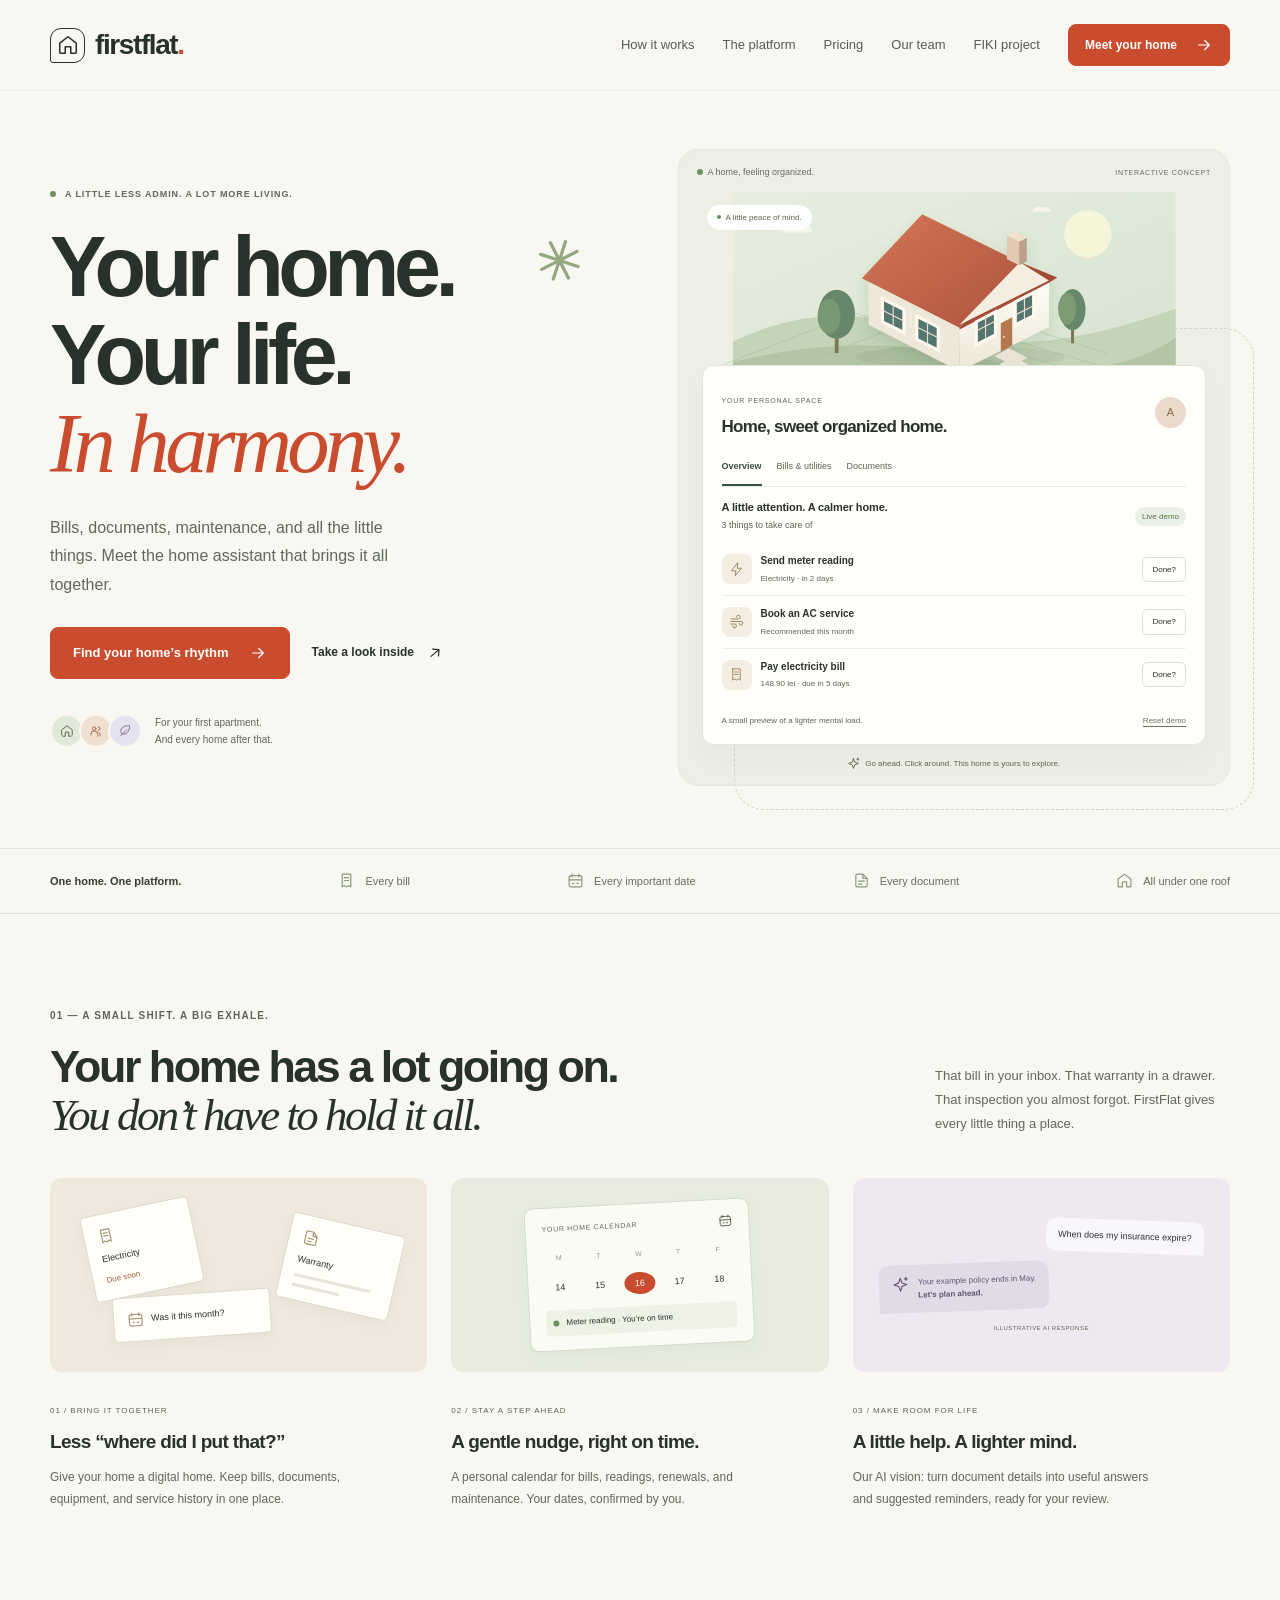
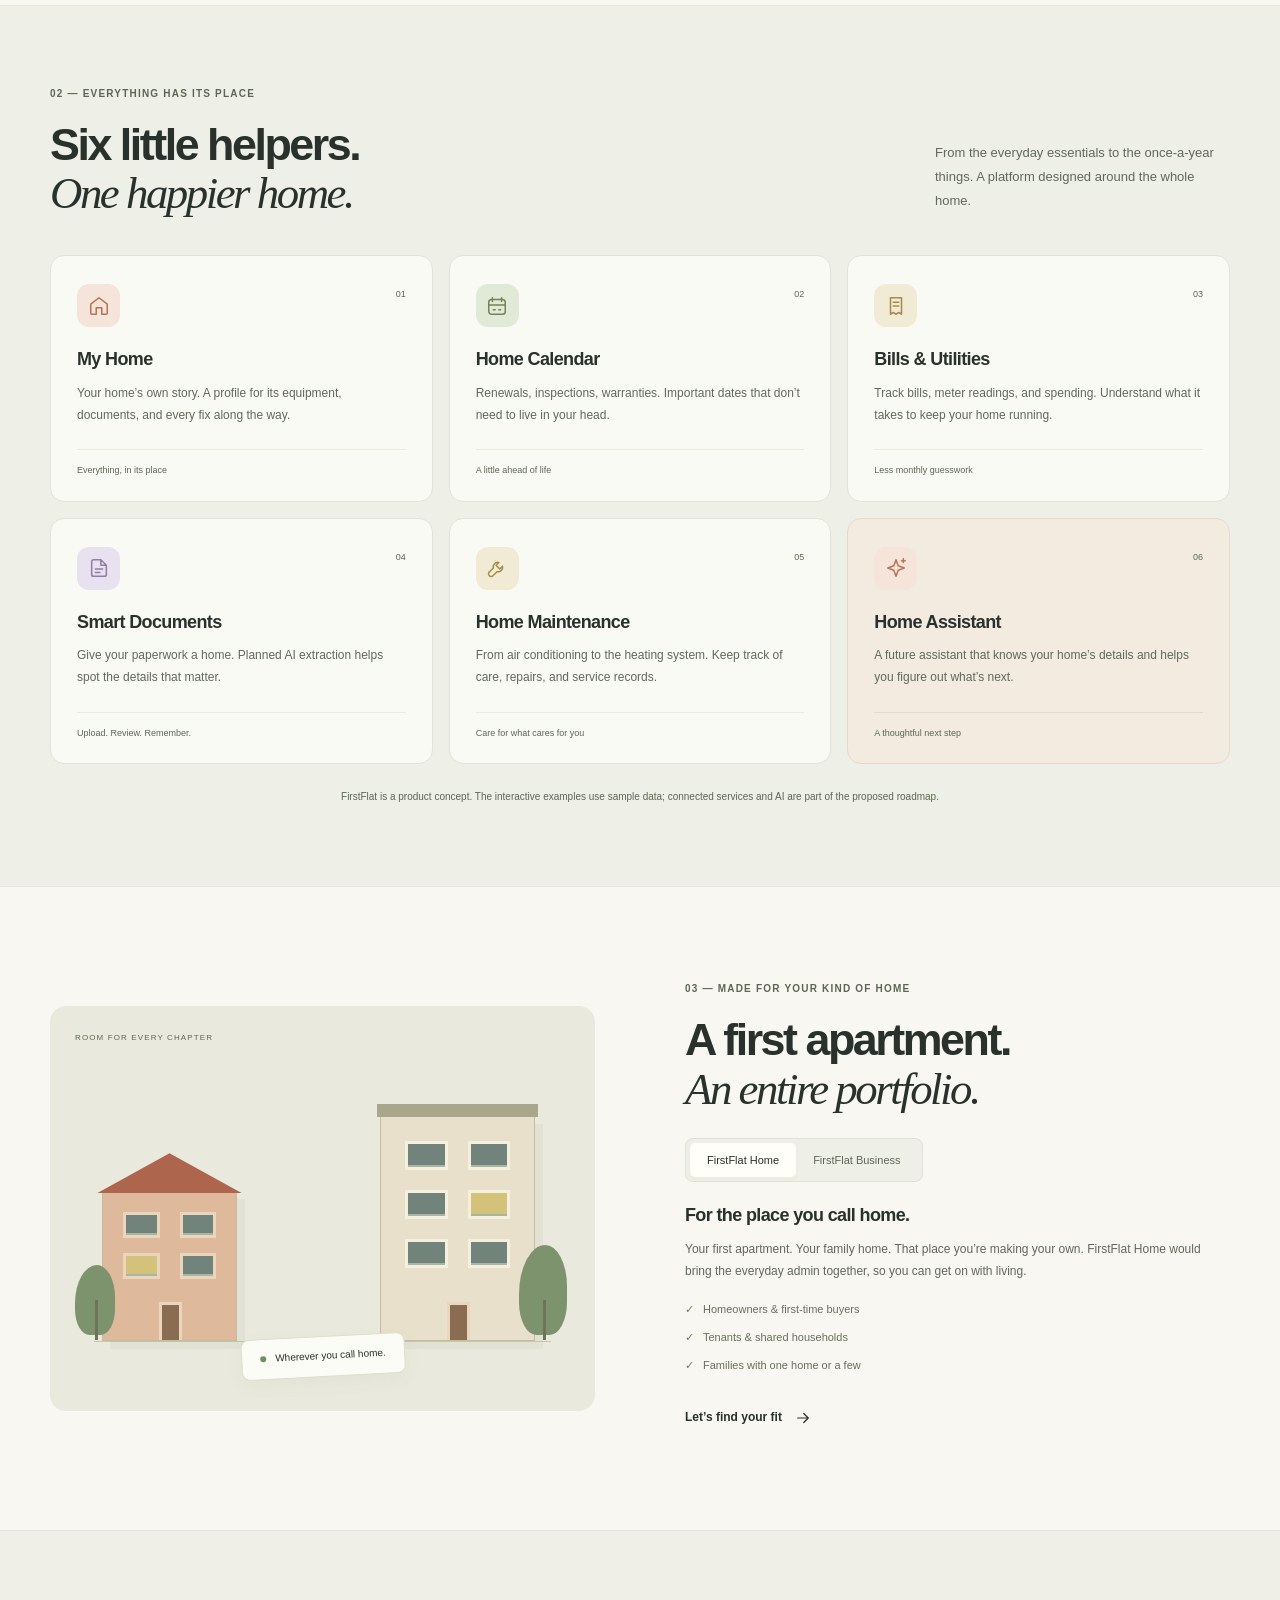
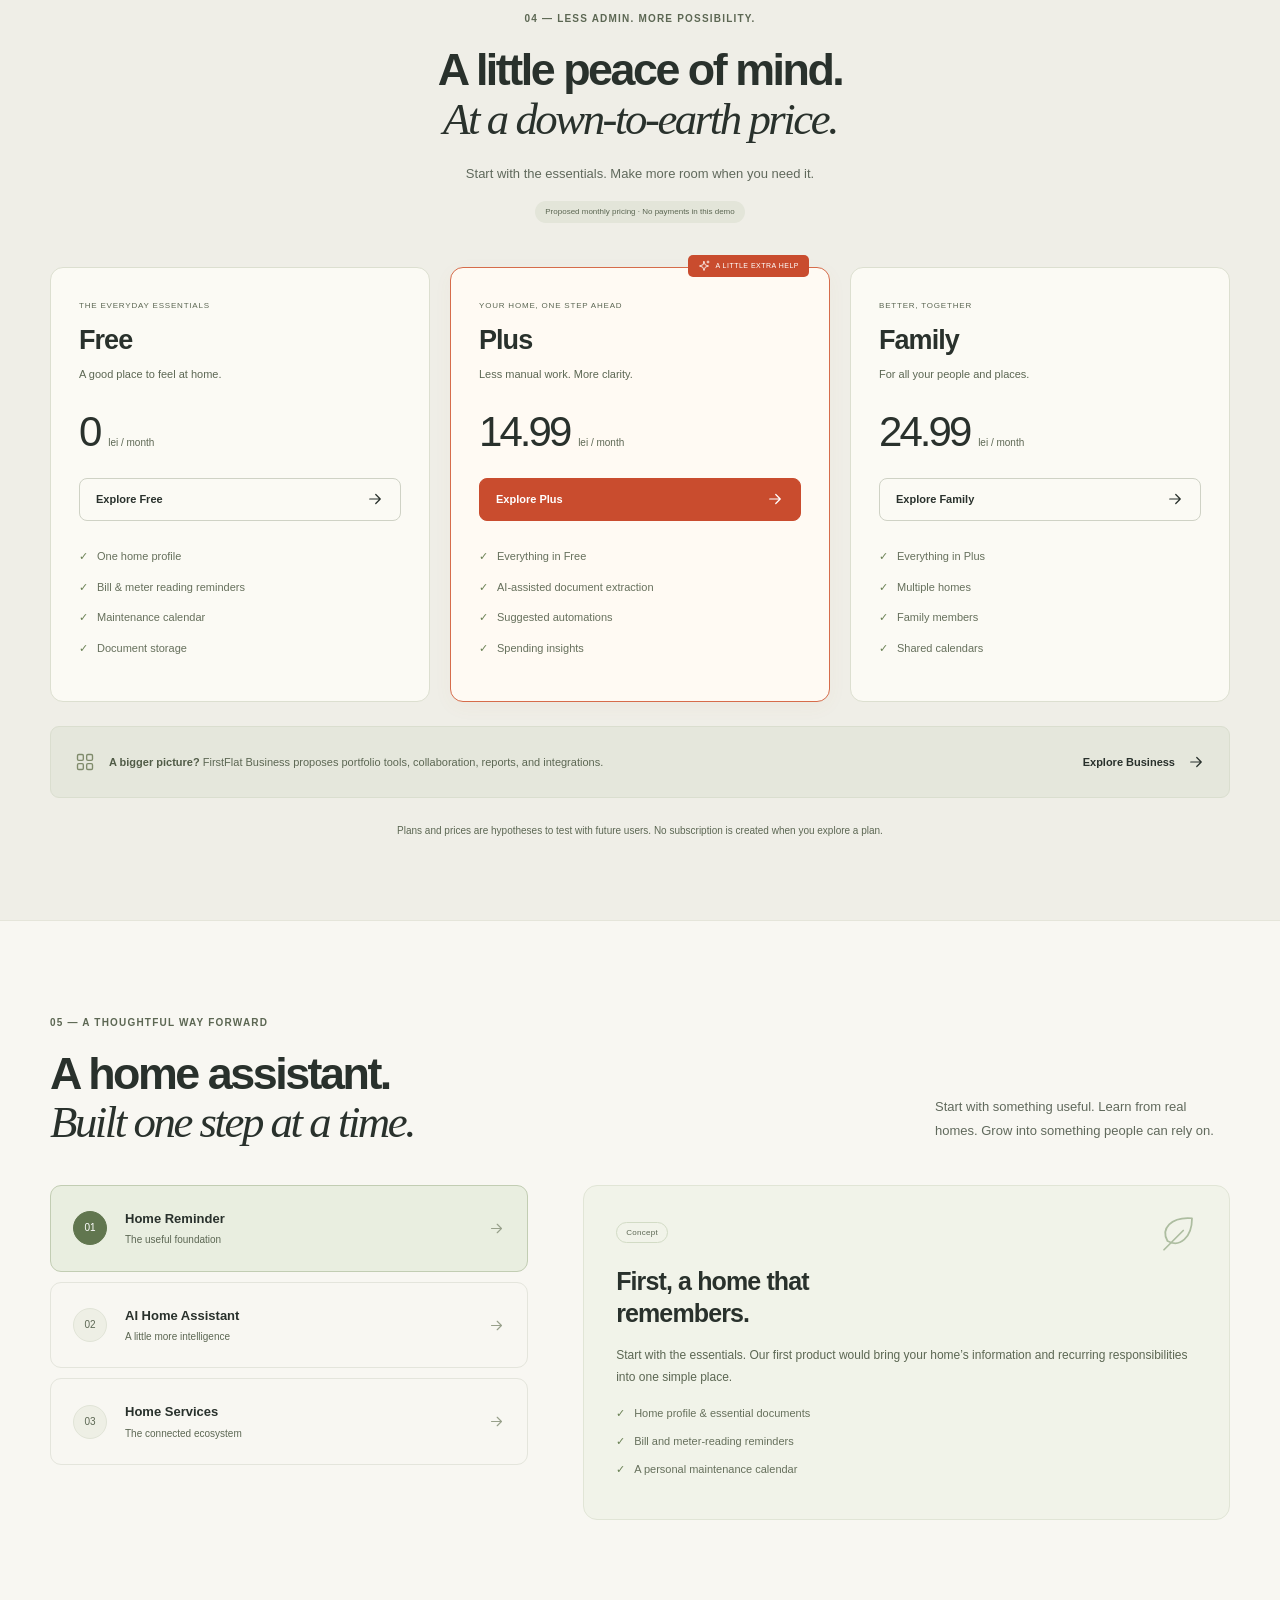
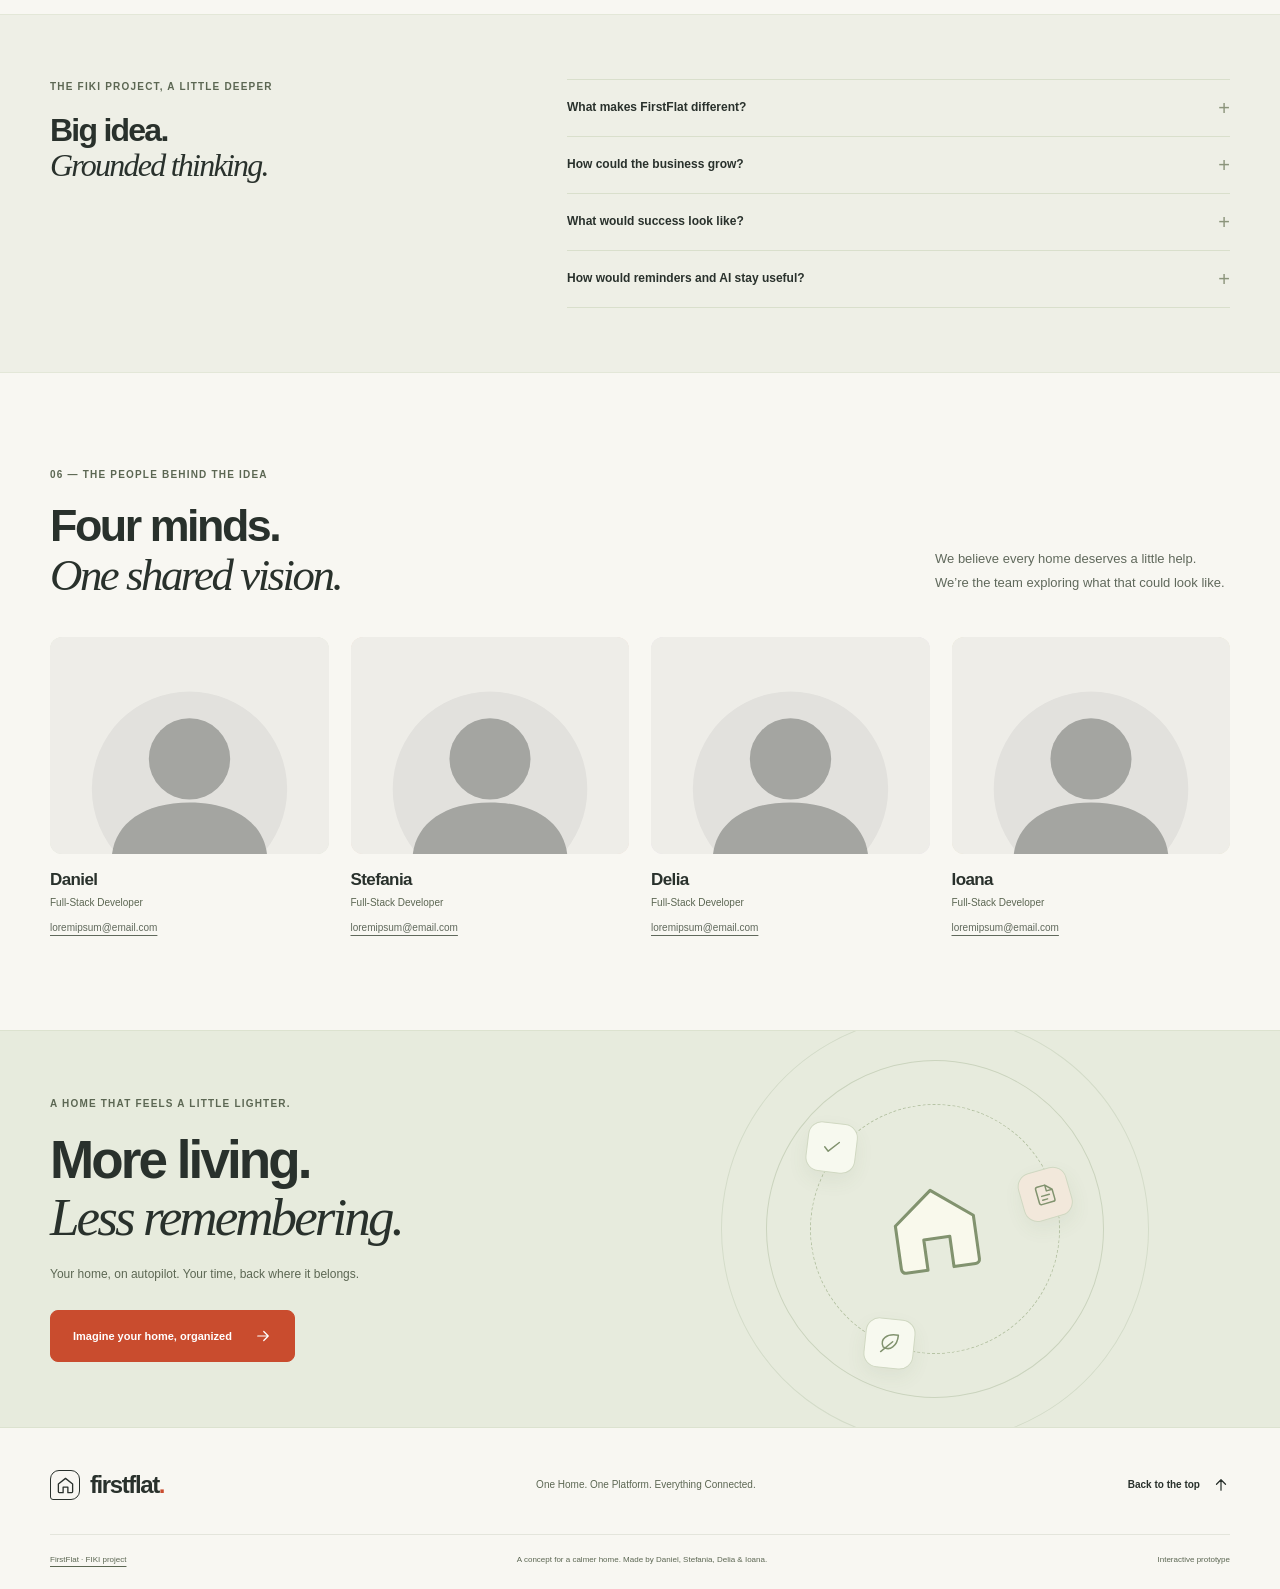
==== commit b6a86314: "Add structured FIKI project page and unify team profiles" ====
--- a/index.html
+++ b/index.html
@@ -34,7 +34,7 @@
         <a class="brand" href="#" aria-label="FirstFlat home"><span class="brand-mark"><svg><use href="#i-home"/></svg></span>firstflat<span class="brand-dot">.</span></a>
         <button class="menu-toggle" id="menu-toggle" type="button" aria-controls="nav-links" aria-expanded="false" aria-label="Toggle navigation"><span></span><span></span></button>
         <div class="nav-links" id="nav-links">
-          <a href="#how-it-works">How it works</a><a href="#features">The platform</a><a href="#pricing">Pricing</a><a href="#team">Our team</a>
+          <a href="#how-it-works">How it works</a><a href="#features">The platform</a><a href="#pricing">Pricing</a><a href="#team">Our team</a><a href="fiki.html">FIKI project</a>
           <button class="button button-small" type="button" data-open-setup>Meet your home <svg class="icon"><use href="#i-arrow"/></svg></button>
         </div>
       </nav>
@@ -131,16 +131,16 @@
       </div></div></section>
 
       <section class="section container team-section" id="team"><div class="section-heading reveal"><div><p class="eyebrow">06 — THE PEOPLE BEHIND THE IDEA</p><h2>Four minds.<br /><span class="serif">One shared vision.</span></h2></div><p>We believe every home deserves a little help. We’re the team exploring what that could look like.</p></div><div class="team-grid">
-        <article class="team-card reveal"><div class="team-art team-daniel" aria-hidden="true"><span>D</span><svg class="team-doodle"><use href="#i-home"/></svg><i></i></div><div class="team-meta"><h3>Daniel</h3><span>FirstFlat team</span></div></article>
-        <article class="team-card reveal"><div class="team-art team-stefania" aria-hidden="true"><span>Ș</span><svg class="team-doodle"><use href="#i-spark"/></svg><i></i></div><div class="team-meta"><h3>Ștefania</h3><span>FirstFlat team</span></div></article>
-        <article class="team-card reveal"><div class="team-art team-daelia" aria-hidden="true"><span>D</span><svg class="team-doodle"><use href="#i-leaf"/></svg><i></i></div><div class="team-meta"><h3>Daelia</h3><span>FirstFlat team</span></div></article>
-        <article class="team-card reveal"><div class="team-art team-ioana" aria-hidden="true"><span>I</span><svg class="team-doodle"><use href="#i-calendar"/></svg><i></i></div><div class="team-meta"><h3>Ioana</h3><span>FirstFlat team</span></div></article>
+        <article class="team-card reveal"><div class="team-art team-daniel"><img src="assets/team/anonymous.svg" alt="Anonymous profile icon for Daniel" width="480" height="560" loading="lazy" /></div><div class="team-meta"><h3>Daniel</h3><span>Full-Stack Developer</span><a class="team-email" href="mailto:loremipsum@email.com">loremipsum@email.com</a></div></article>
+        <article class="team-card reveal"><div class="team-art team-stefania"><img src="assets/team/anonymous.svg" alt="Anonymous profile icon for Stefania" width="480" height="560" loading="lazy" /></div><div class="team-meta"><h3>Stefania</h3><span>Full-Stack Developer</span><a class="team-email" href="mailto:loremipsum@email.com">loremipsum@email.com</a></div></article>
+        <article class="team-card reveal"><div class="team-art team-delia"><img src="assets/team/anonymous.svg" alt="Anonymous profile icon for Delia" width="480" height="560" loading="lazy" /></div><div class="team-meta"><h3>Delia</h3><span>Full-Stack Developer</span><a class="team-email" href="mailto:loremipsum@email.com">loremipsum@email.com</a></div></article>
+        <article class="team-card reveal"><div class="team-art team-ioana"><img src="assets/team/anonymous.svg" alt="Anonymous profile icon for Ioana" width="480" height="560" loading="lazy" /></div><div class="team-meta"><h3>Ioana</h3><span>Full-Stack Developer</span><a class="team-email" href="mailto:loremipsum@email.com">loremipsum@email.com</a></div></article>
       </div></section>
 
       <section class="closing-section"><div class="container closing-inner"><div><p class="eyebrow">A HOME THAT FEELS A LITTLE LIGHTER.</p><h2>More living.<br /><span class="serif">Less remembering.</span></h2><p>Your home, on autopilot. Your time, back where it belongs.</p><button type="button" class="button" data-open-setup>Imagine your home, organized <svg class="icon"><use href="#i-arrow"/></svg></button></div><div class="closing-art" aria-hidden="true"><svg><use href="#i-home"/></svg><span class="orbit orbit-one"><svg><use href="#i-check"/></svg></span><span class="orbit orbit-two"><svg><use href="#i-doc"/></svg></span><span class="orbit orbit-three"><svg><use href="#i-leaf"/></svg></span></div></div></section>
     </main>
 
-    <footer class="container site-footer"><div class="footer-top"><a class="brand" href="#"><span class="brand-mark"><svg><use href="#i-home"/></svg></span>firstflat<span class="brand-dot">.</span></a><p>One Home. One Platform. Everything Connected.</p><a class="text-link" href="#main">Back to the top <svg class="icon top-arrow" aria-hidden="true"><use href="#i-arrow"/></svg></a></div><div class="footer-bottom"><span>FirstFlat · FIKI Project</span><span>A concept for a calmer home. Made by Daniel, Ștefania, Daelia &amp; Ioana.</span><span>Interactive prototype</span></div></footer>
+    <footer class="container site-footer"><div class="footer-top"><a class="brand" href="#"><span class="brand-mark"><svg><use href="#i-home"/></svg></span>firstflat<span class="brand-dot">.</span></a><p>One Home. One Platform. Everything Connected.</p><a class="text-link" href="#main">Back to the top <svg class="icon top-arrow" aria-hidden="true"><use href="#i-arrow"/></svg></a></div><div class="footer-bottom"><a href="fiki.html">FirstFlat · FIKI project</a><span>A concept for a calmer home. Made by Daniel, Stefania, Delia &amp; Ioana.</span><span>Interactive prototype</span></div></footer>
 
     <dialog id="setup-dialog" aria-labelledby="setup-heading">
       <div class="setup-top"><a class="brand" href="#" tabindex="-1"><span class="brand-mark"><svg><use href="#i-home"/></svg></span>firstflat<span class="brand-dot">.</span></a><button type="button" id="setup-close" class="close-button" aria-label="Close home setup">×</button></div>
--- a/styles.css
+++ b/styles.css
@@ -273,17 +273,19 @@
 .project-accordions details p:last-child { margin-bottom: 0; }
 .team-grid { display: grid; grid-template-columns: repeat(4, minmax(0, 1fr)); gap: 22px; }
 .team-art { height: 217px; border-radius: 12px; overflow: hidden; position: relative; display: grid; place-items: center; }
+.team-art > img { width: 100%; height: 100%; object-fit: cover; }
 .team-art > span { font-family: Georgia, serif; font-style: italic; font-size: 110px; z-index: 1; transform: rotate(-7deg); opacity: .85; }
 .team-art > i { position: absolute; width: 175px; height: 175px; border: 1px solid currentColor; border-radius: 50%; opacity: .2; right: -50px; bottom: -50px; }
 .team-art > i::after { content: ""; position: absolute; inset: 20px; border: 1px solid currentColor; border-radius: 50%; }
 .team-doodle { position: absolute; left: 20px; top: 20px; width: 26px; height: 26px; opacity: .6; transform: rotate(-12deg); stroke-width: 1.2; }
 .team-daniel { background: #e3e8d8; color: #718664; }
 .team-stefania { background: #f0dfd4; color: #b97a5c; }
-.team-daelia { background: #e9e1ed; color: #9a7ca9; }
+.team-delia { background: #e9e1ed; color: #9a7ca9; }
 .team-ioana { background: #eae6cf; color: #a59b58; }
-.team-meta { margin-top: 15px; display: flex; align-items: baseline; justify-content: space-between; gap: 6px; }
+.team-meta { margin-top: 15px; }
 .team-meta h3 { font-size: 17px; }
-.team-meta > span { font-size: 8px; color: #5c6753; }
+.team-meta > span { display: block; margin-top: 4px; font-size: 10px; color: #5c6753; }
+.team-email { display: block; width: fit-content; margin-top: 8px; font-size: 10px; color: var(--muted); overflow-wrap: anywhere; }
 .closing-section { background: #e7ebdd; overflow: hidden; border-block: 1px solid #dce2cf; }
 .closing-inner { position: relative; padding-block: 65px; display: grid; grid-template-columns: 1fr 1fr; align-items: center; }
 .closing-inner .eyebrow { color: #5c6753; margin-bottom: 19px; }
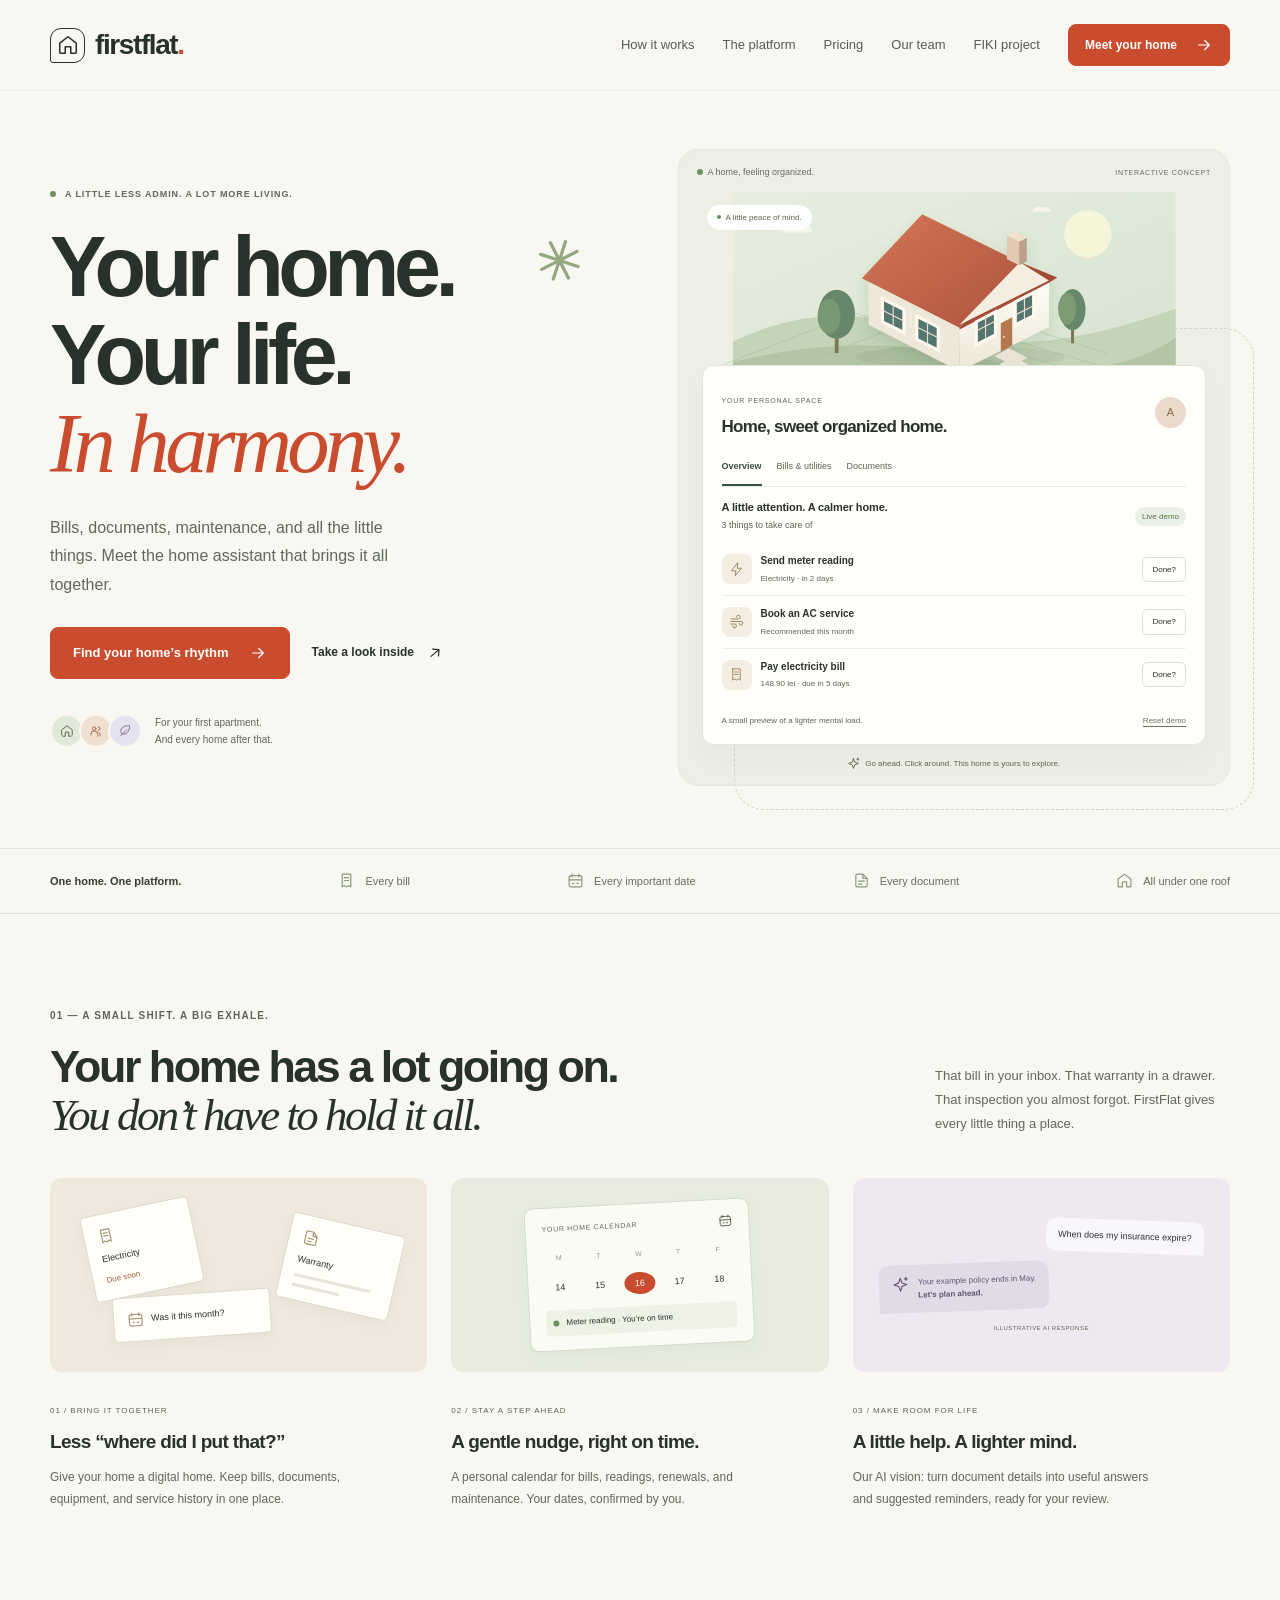
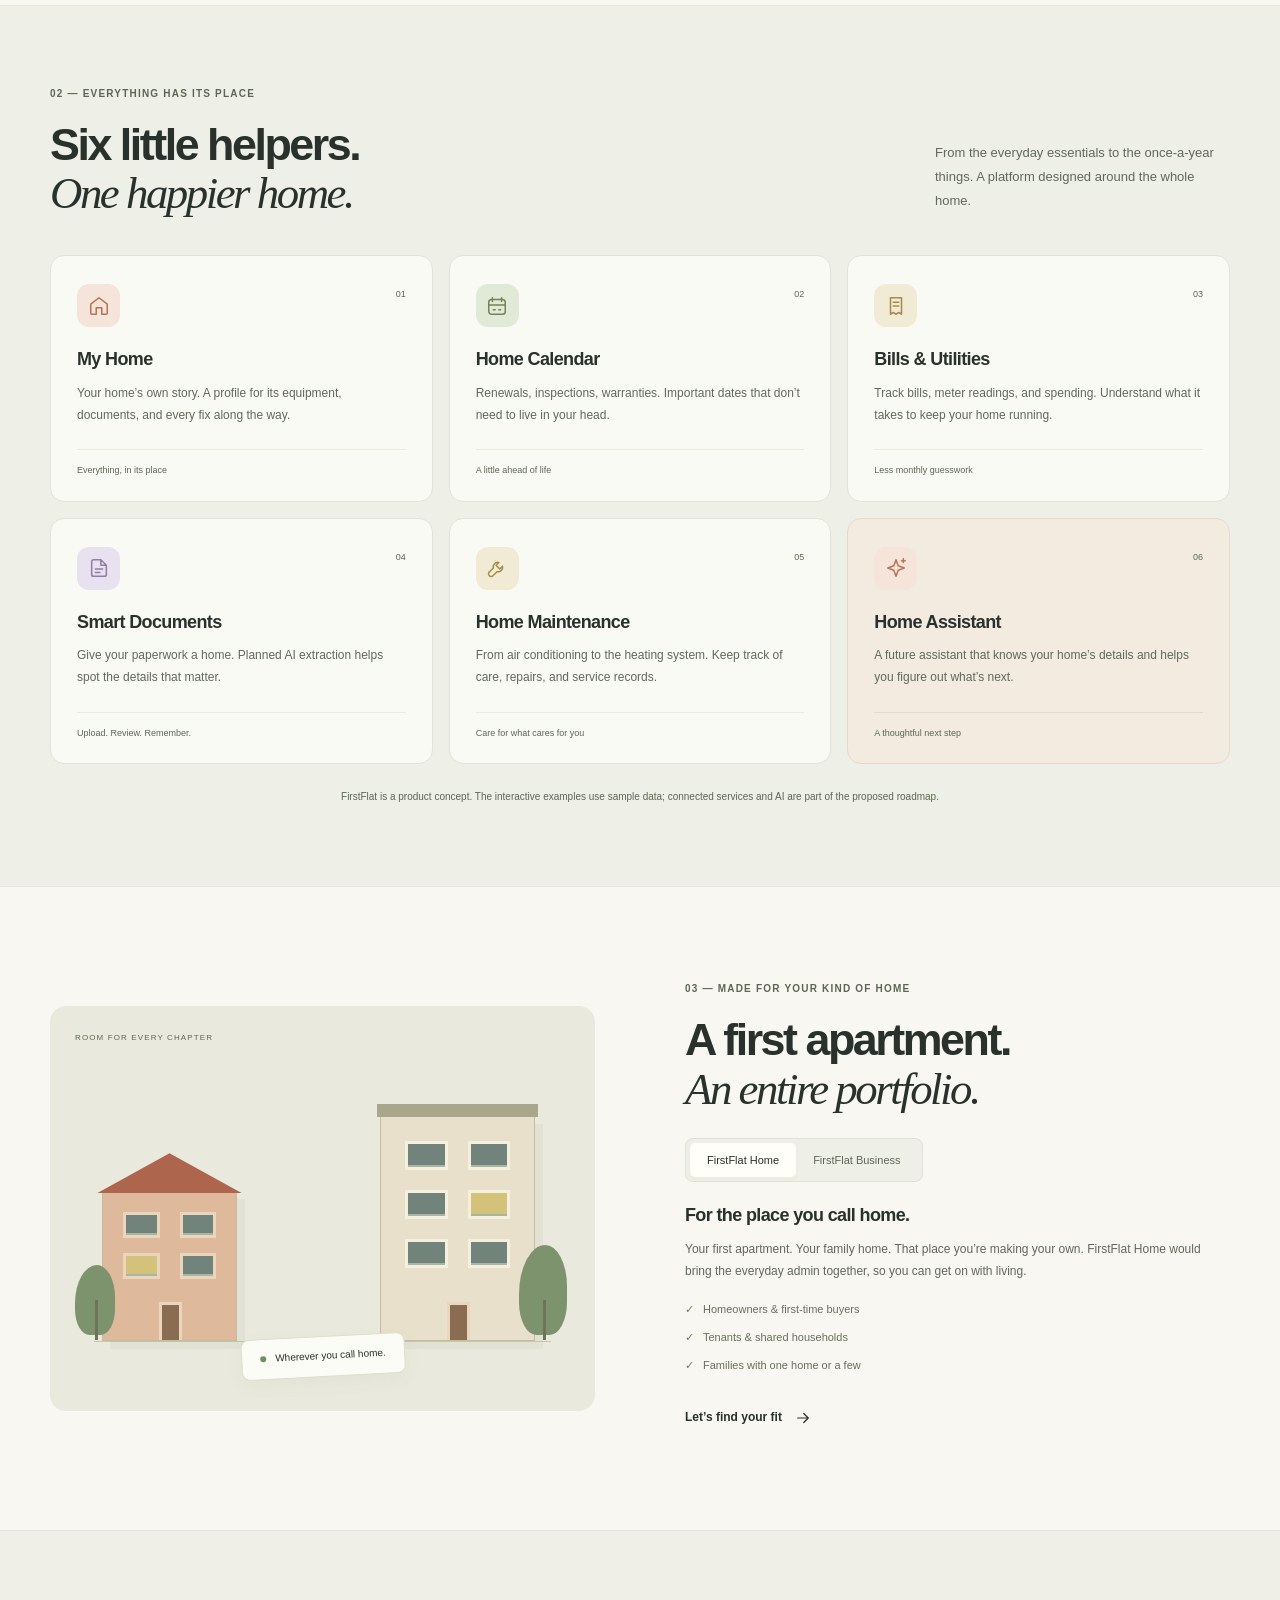
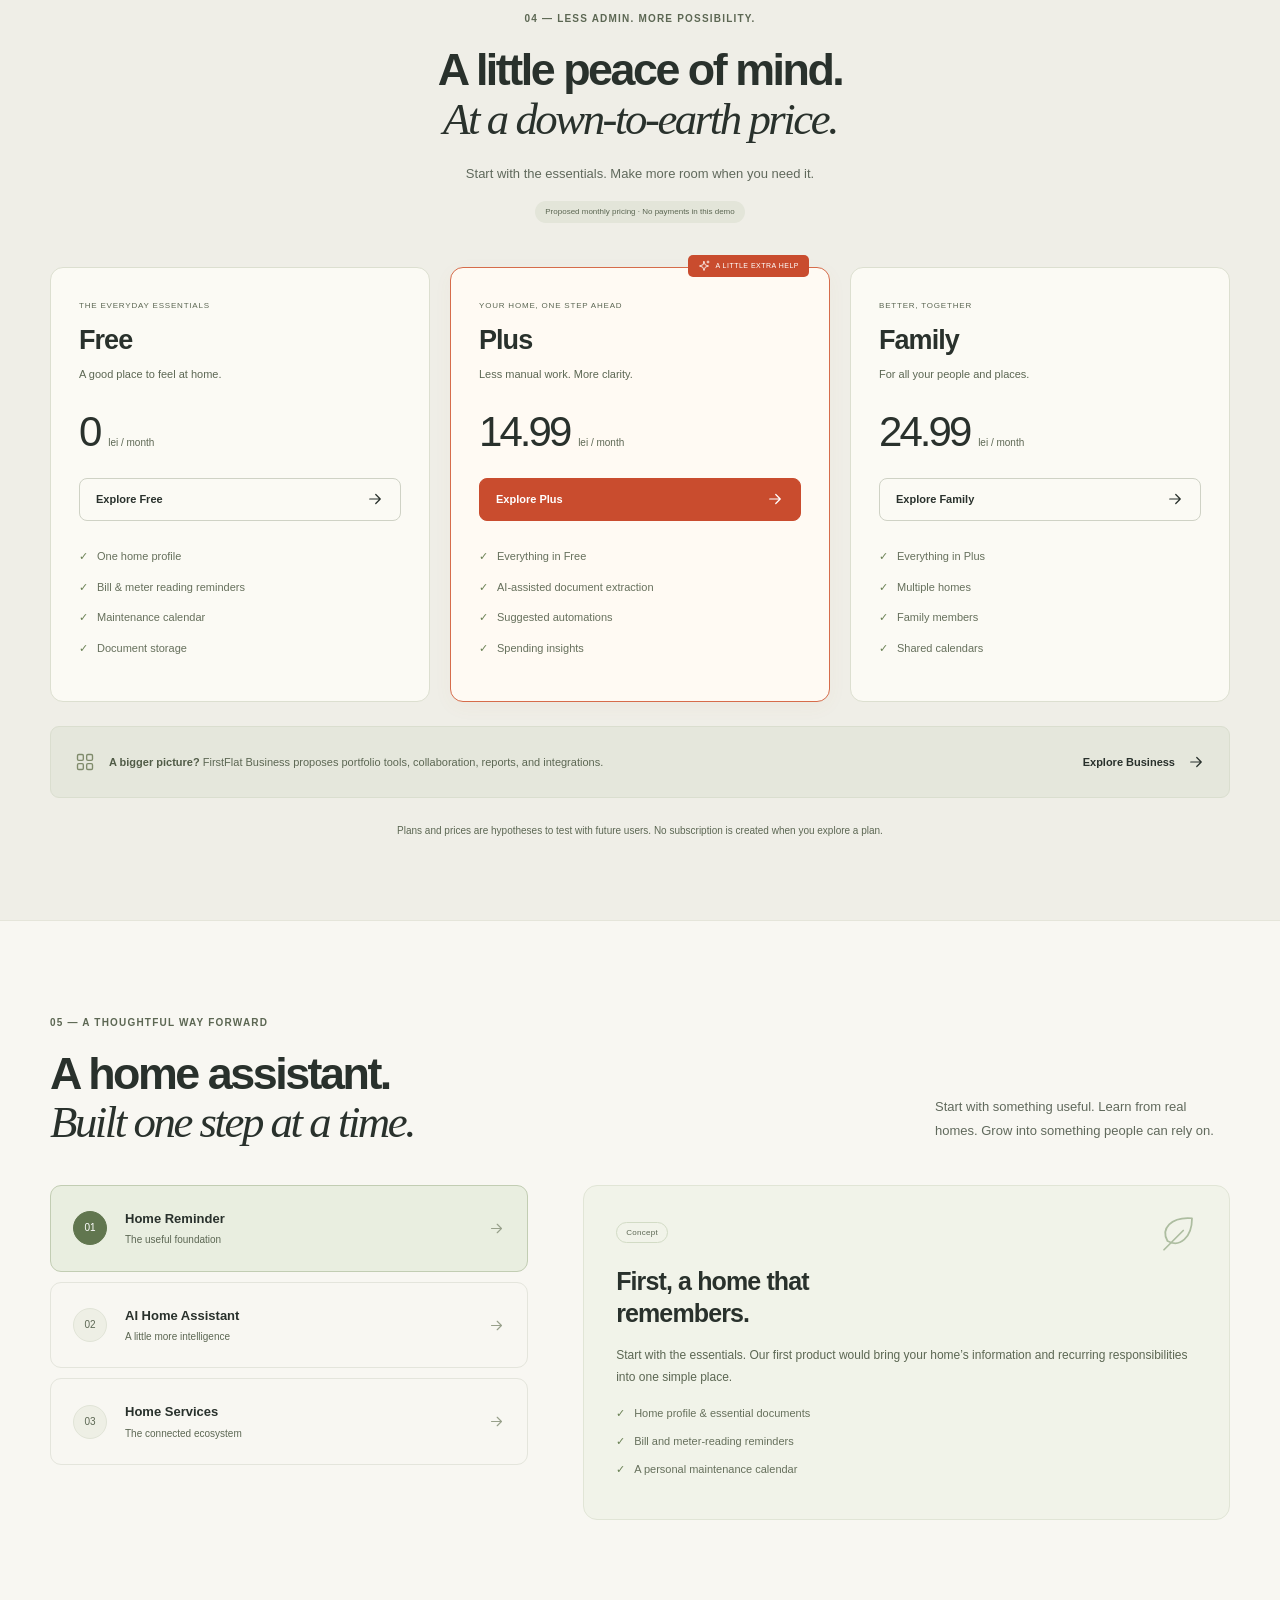
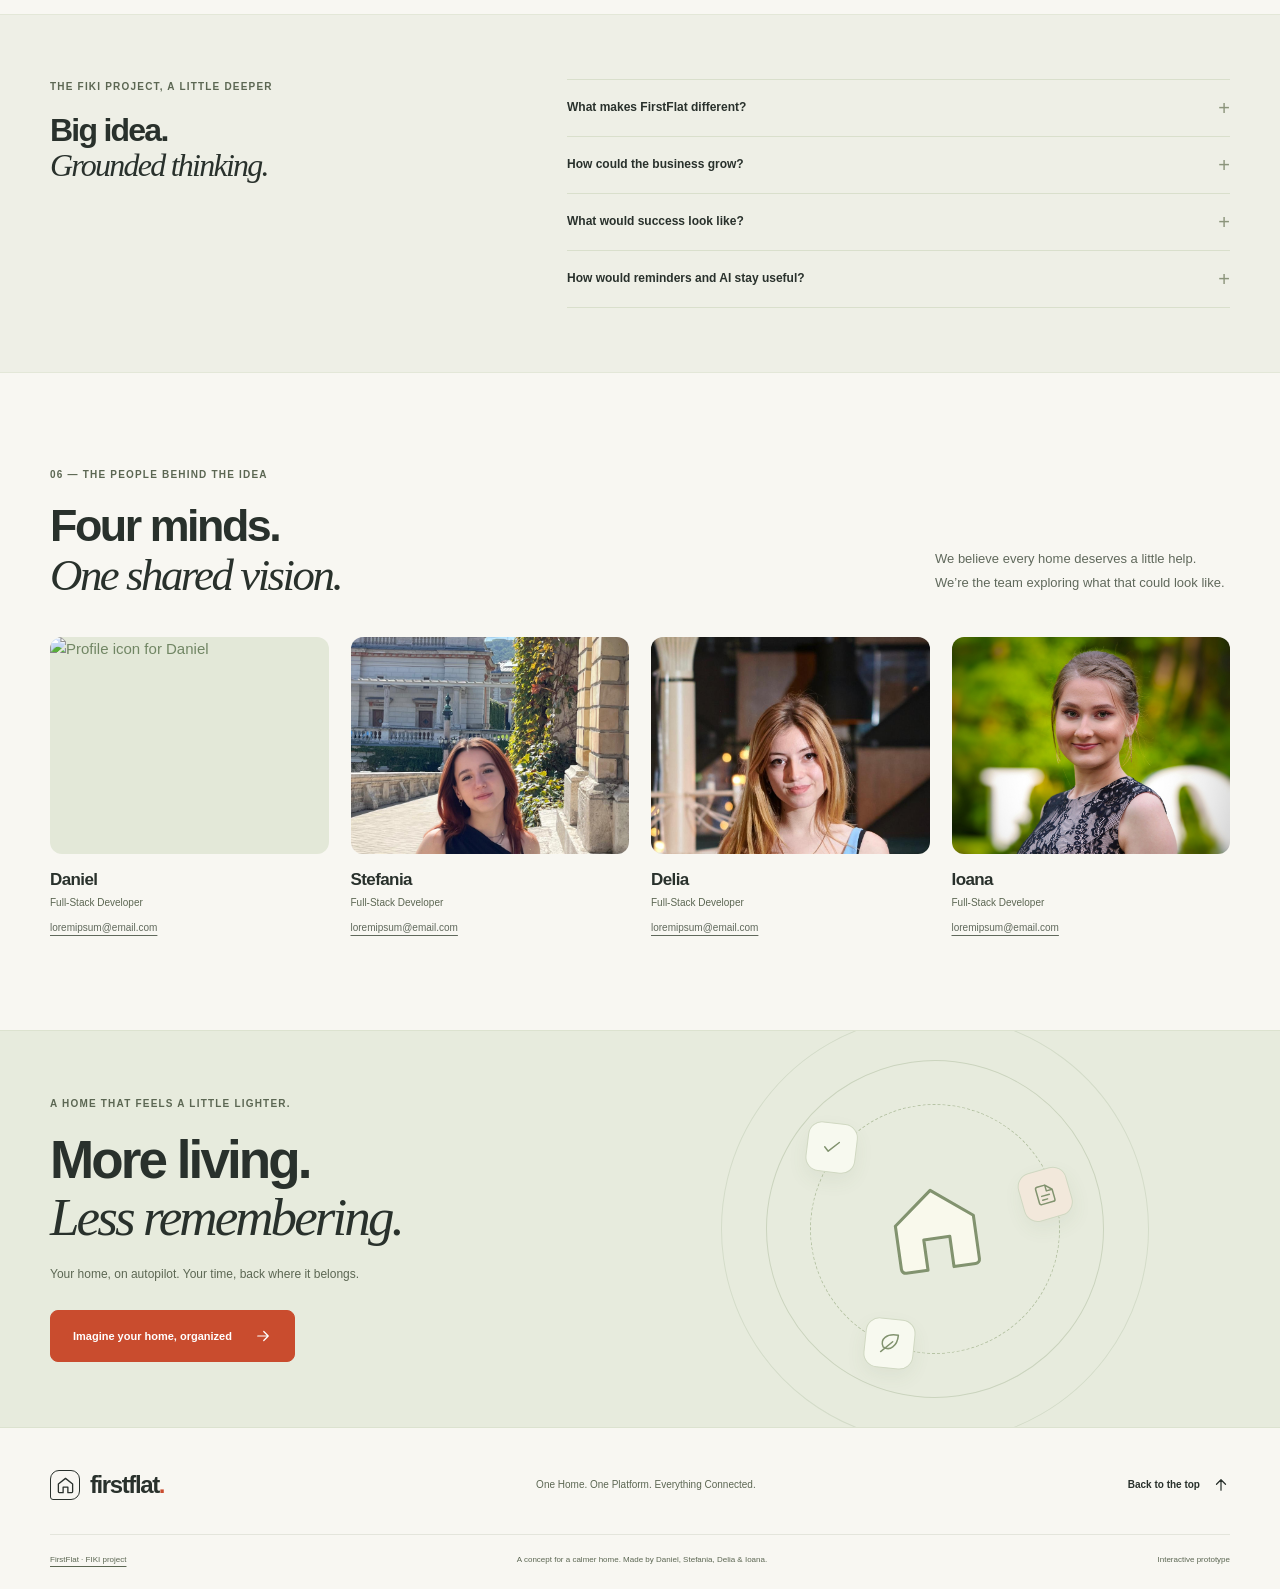
==== commit 82c4a897: "Add profile pictures" ====
--- a/index.html
+++ b/index.html
@@ -131,10 +131,10 @@
       </div></div></section>
 
       <section class="section container team-section" id="team"><div class="section-heading reveal"><div><p class="eyebrow">06 — THE PEOPLE BEHIND THE IDEA</p><h2>Four minds.<br /><span class="serif">One shared vision.</span></h2></div><p>We believe every home deserves a little help. We’re the team exploring what that could look like.</p></div><div class="team-grid">
-        <article class="team-card reveal"><div class="team-art team-daniel"><img src="assets/team/anonymous.svg" alt="Anonymous profile icon for Daniel" width="480" height="560" loading="lazy" /></div><div class="team-meta"><h3>Daniel</h3><span>Full-Stack Developer</span><a class="team-email" href="mailto:loremipsum@email.com">loremipsum@email.com</a></div></article>
-        <article class="team-card reveal"><div class="team-art team-stefania"><img src="assets/team/anonymous.svg" alt="Anonymous profile icon for Stefania" width="480" height="560" loading="lazy" /></div><div class="team-meta"><h3>Stefania</h3><span>Full-Stack Developer</span><a class="team-email" href="mailto:loremipsum@email.com">loremipsum@email.com</a></div></article>
-        <article class="team-card reveal"><div class="team-art team-delia"><img src="assets/team/anonymous.svg" alt="Anonymous profile icon for Delia" width="480" height="560" loading="lazy" /></div><div class="team-meta"><h3>Delia</h3><span>Full-Stack Developer</span><a class="team-email" href="mailto:loremipsum@email.com">loremipsum@email.com</a></div></article>
-        <article class="team-card reveal"><div class="team-art team-ioana"><img src="assets/team/anonymous.svg" alt="Anonymous profile icon for Ioana" width="480" height="560" loading="lazy" /></div><div class="team-meta"><h3>Ioana</h3><span>Full-Stack Developer</span><a class="team-email" href="mailto:loremipsum@email.com">loremipsum@email.com</a></div></article>
+        <article class="team-card reveal"><div class="team-art team-daniel"><img src="assets/team/Daniel_Birsan.svg" alt="Profile icon for Daniel" width="480" height="560" loading="lazy" /></div><div class="team-meta"><h3>Daniel</h3><span>Full-Stack Developer</span><a class="team-email" href="mailto:loremipsum@email.com">loremipsum@email.com</a></div></article>
+        <article class="team-card reveal"><div class="team-art team-stefania"><img src="assets/team/Stefania_Tudor.png" alt="Profile icon for Stefania" width="480" height="560" loading="lazy" /></div><div class="team-meta"><h3>Stefania</h3><span>Full-Stack Developer</span><a class="team-email" href="mailto:loremipsum@email.com">loremipsum@email.com</a></div></article>
+        <article class="team-card reveal"><div class="team-art team-delia"><img src="assets/team/Delia_Tudor.png" alt="Profile icon for Delia" width="480" height="560" loading="lazy" /></div><div class="team-meta"><h3>Delia</h3><span>Full-Stack Developer</span><a class="team-email" href="mailto:loremipsum@email.com">loremipsum@email.com</a></div></article>
+        <article class="team-card reveal"><div class="team-art team-ioana"><img src="assets/team/Ioana_Ionescu.png" alt="Profile icon for Ioana" width="480" height="560" loading="lazy" /></div><div class="team-meta"><h3>Ioana</h3><span>Full-Stack Developer</span><a class="team-email" href="mailto:loremipsum@email.com">loremipsum@email.com</a></div></article>
       </div></section>
 
       <section class="closing-section"><div class="container closing-inner"><div><p class="eyebrow">A HOME THAT FEELS A LITTLE LIGHTER.</p><h2>More living.<br /><span class="serif">Less remembering.</span></h2><p>Your home, on autopilot. Your time, back where it belongs.</p><button type="button" class="button" data-open-setup>Imagine your home, organized <svg class="icon"><use href="#i-arrow"/></svg></button></div><div class="closing-art" aria-hidden="true"><svg><use href="#i-home"/></svg><span class="orbit orbit-one"><svg><use href="#i-check"/></svg></span><span class="orbit orbit-two"><svg><use href="#i-doc"/></svg></span><span class="orbit orbit-three"><svg><use href="#i-leaf"/></svg></span></div></div></section>
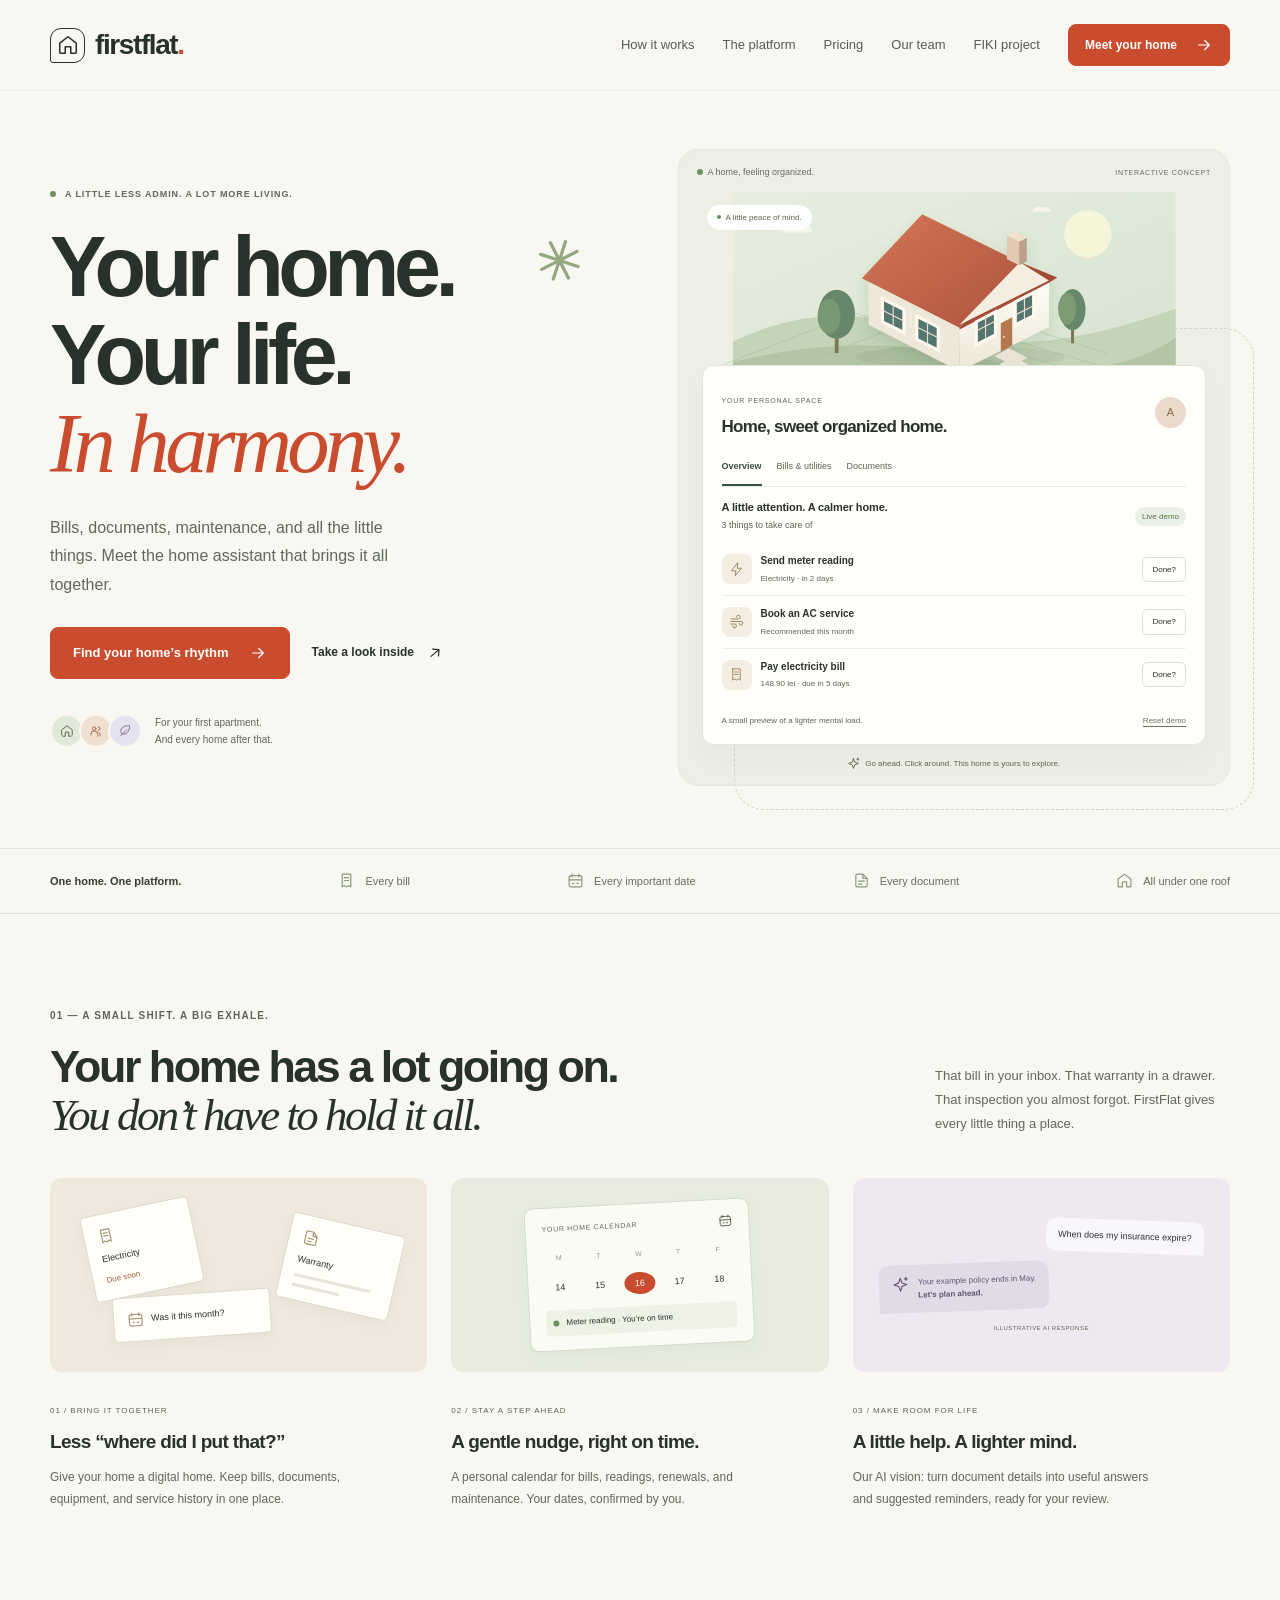
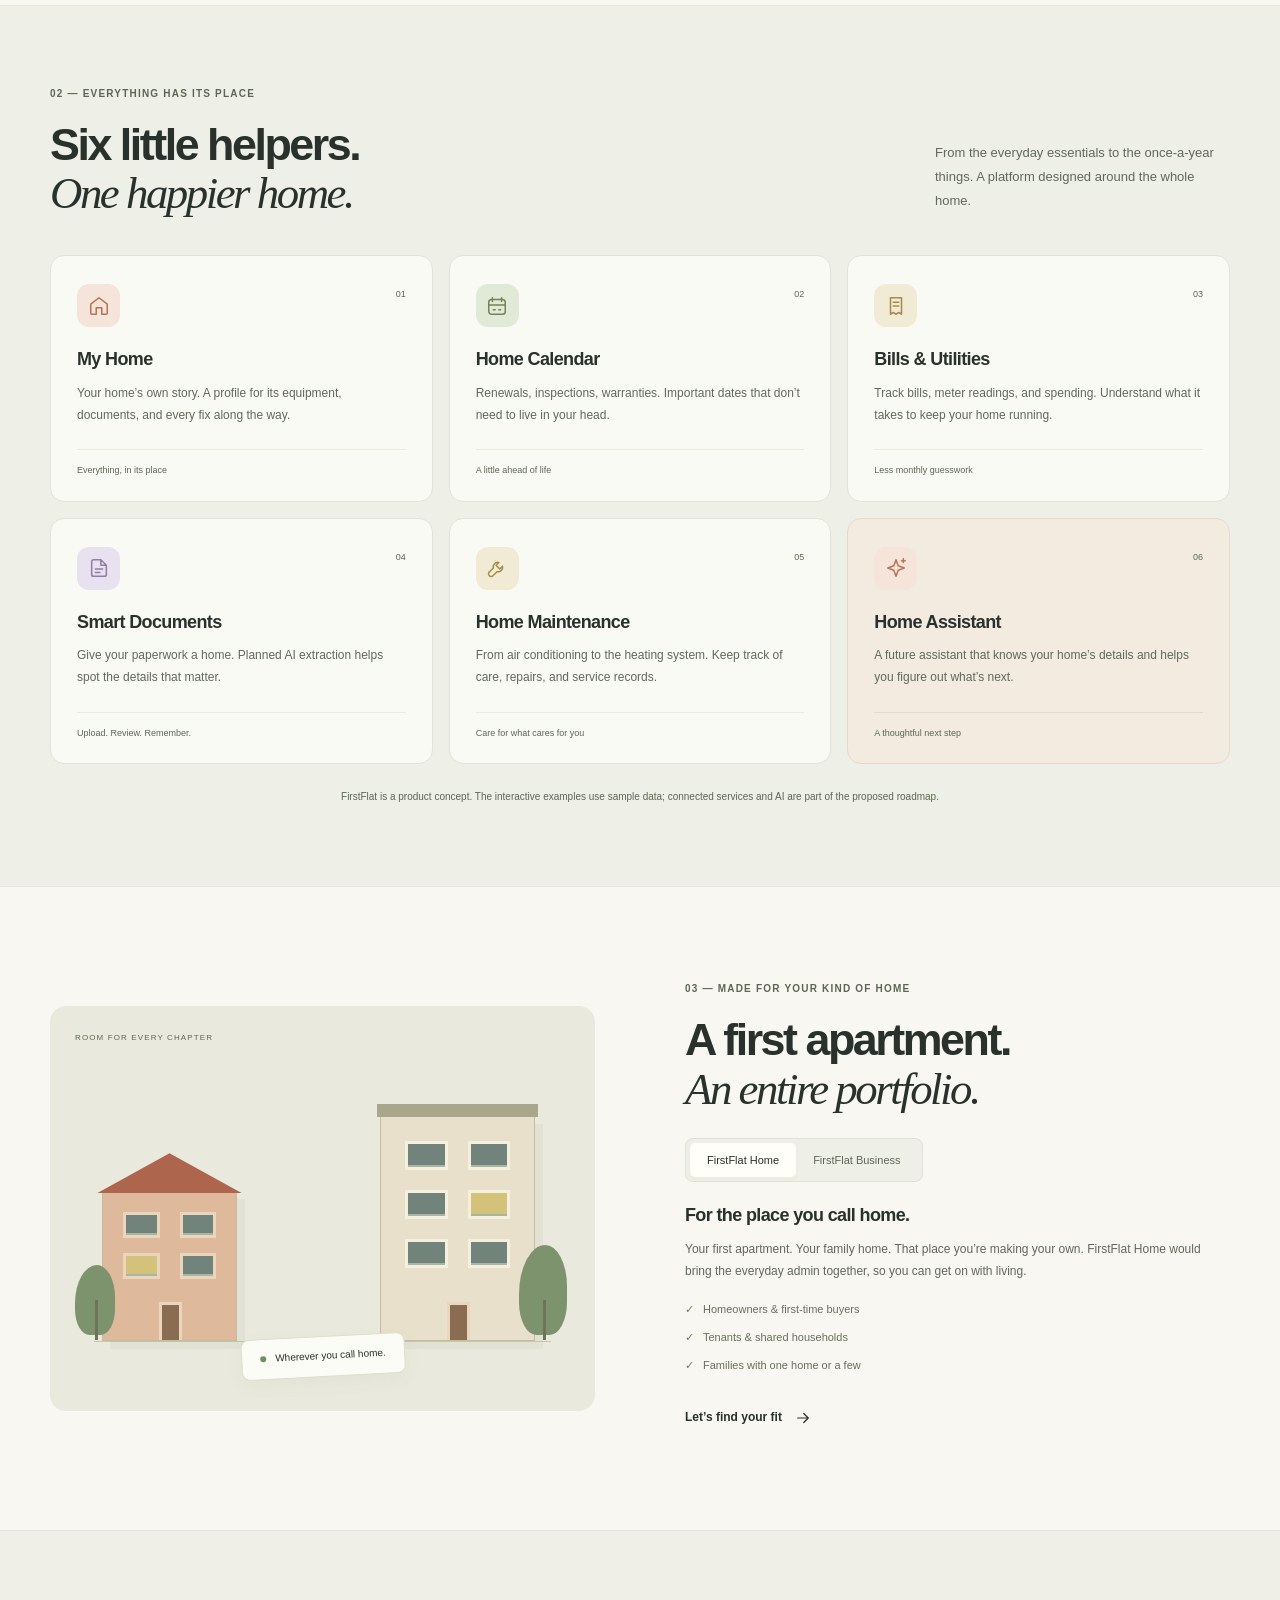
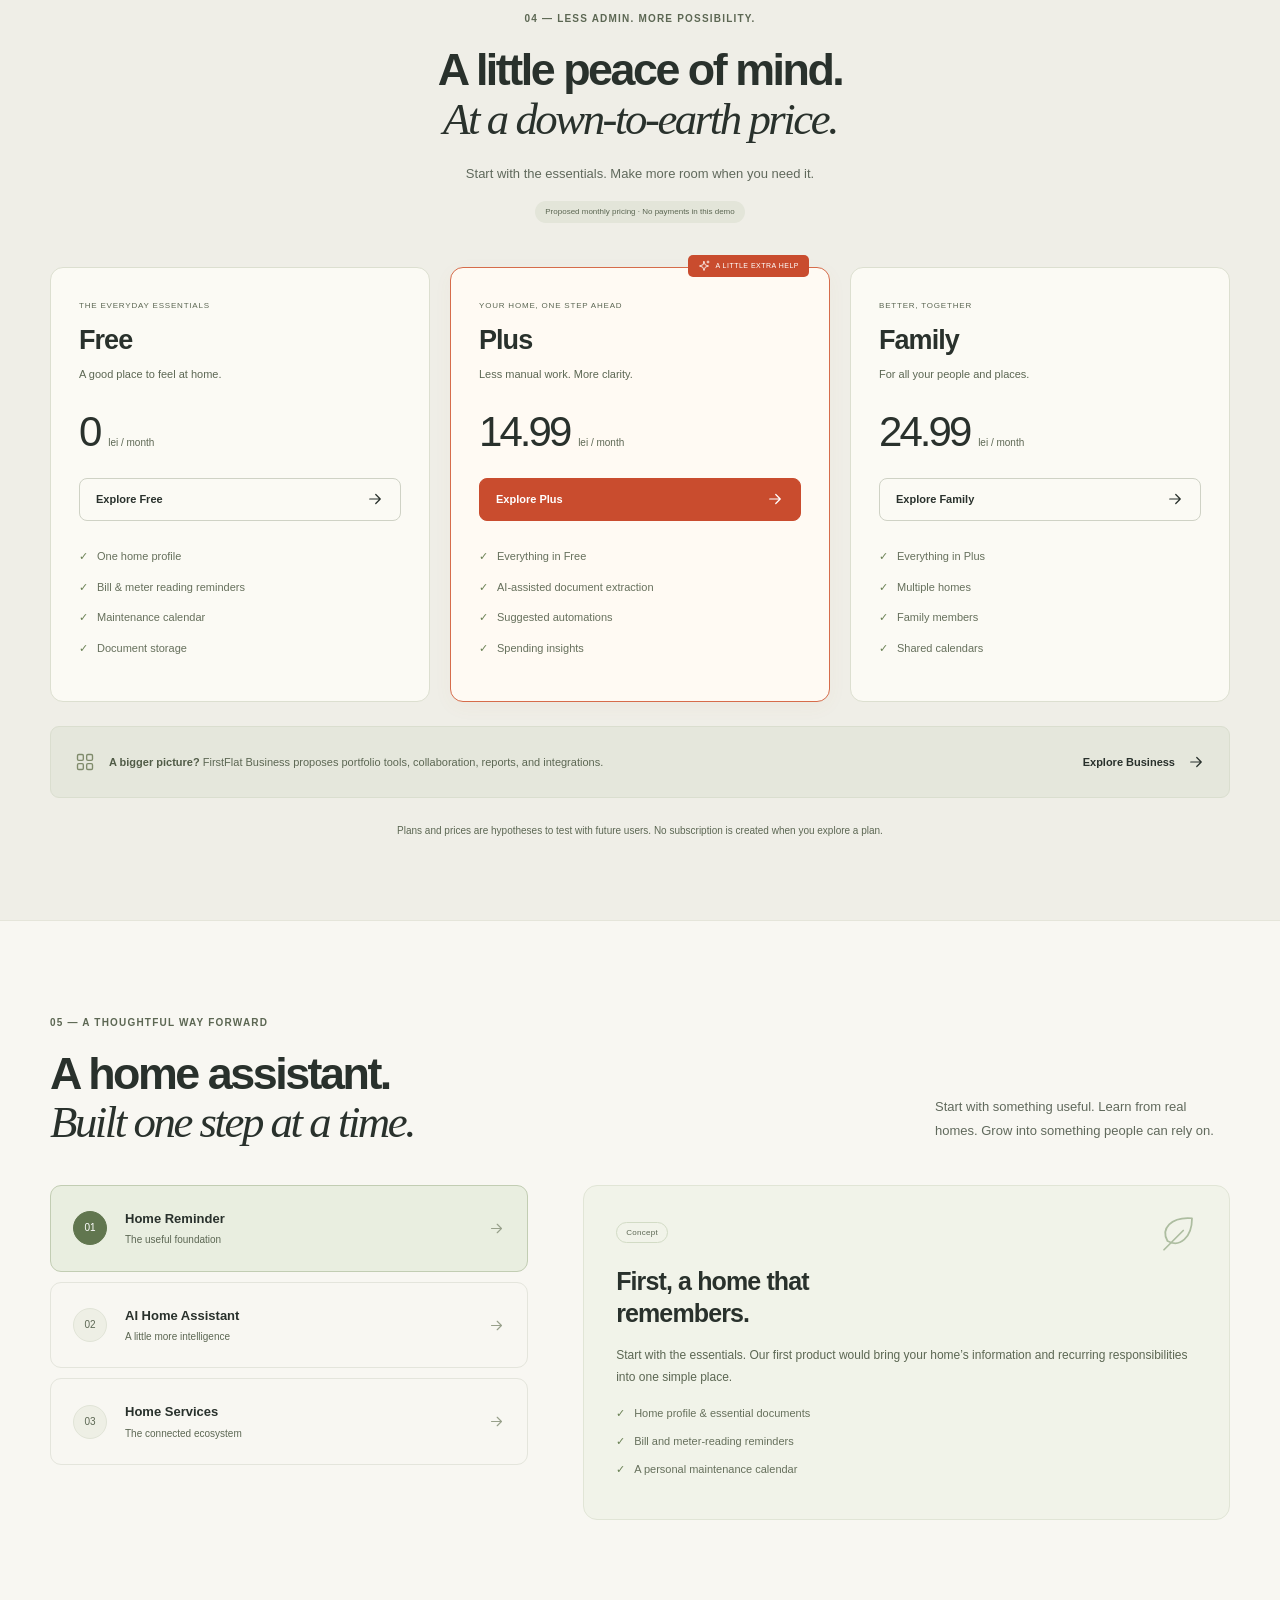
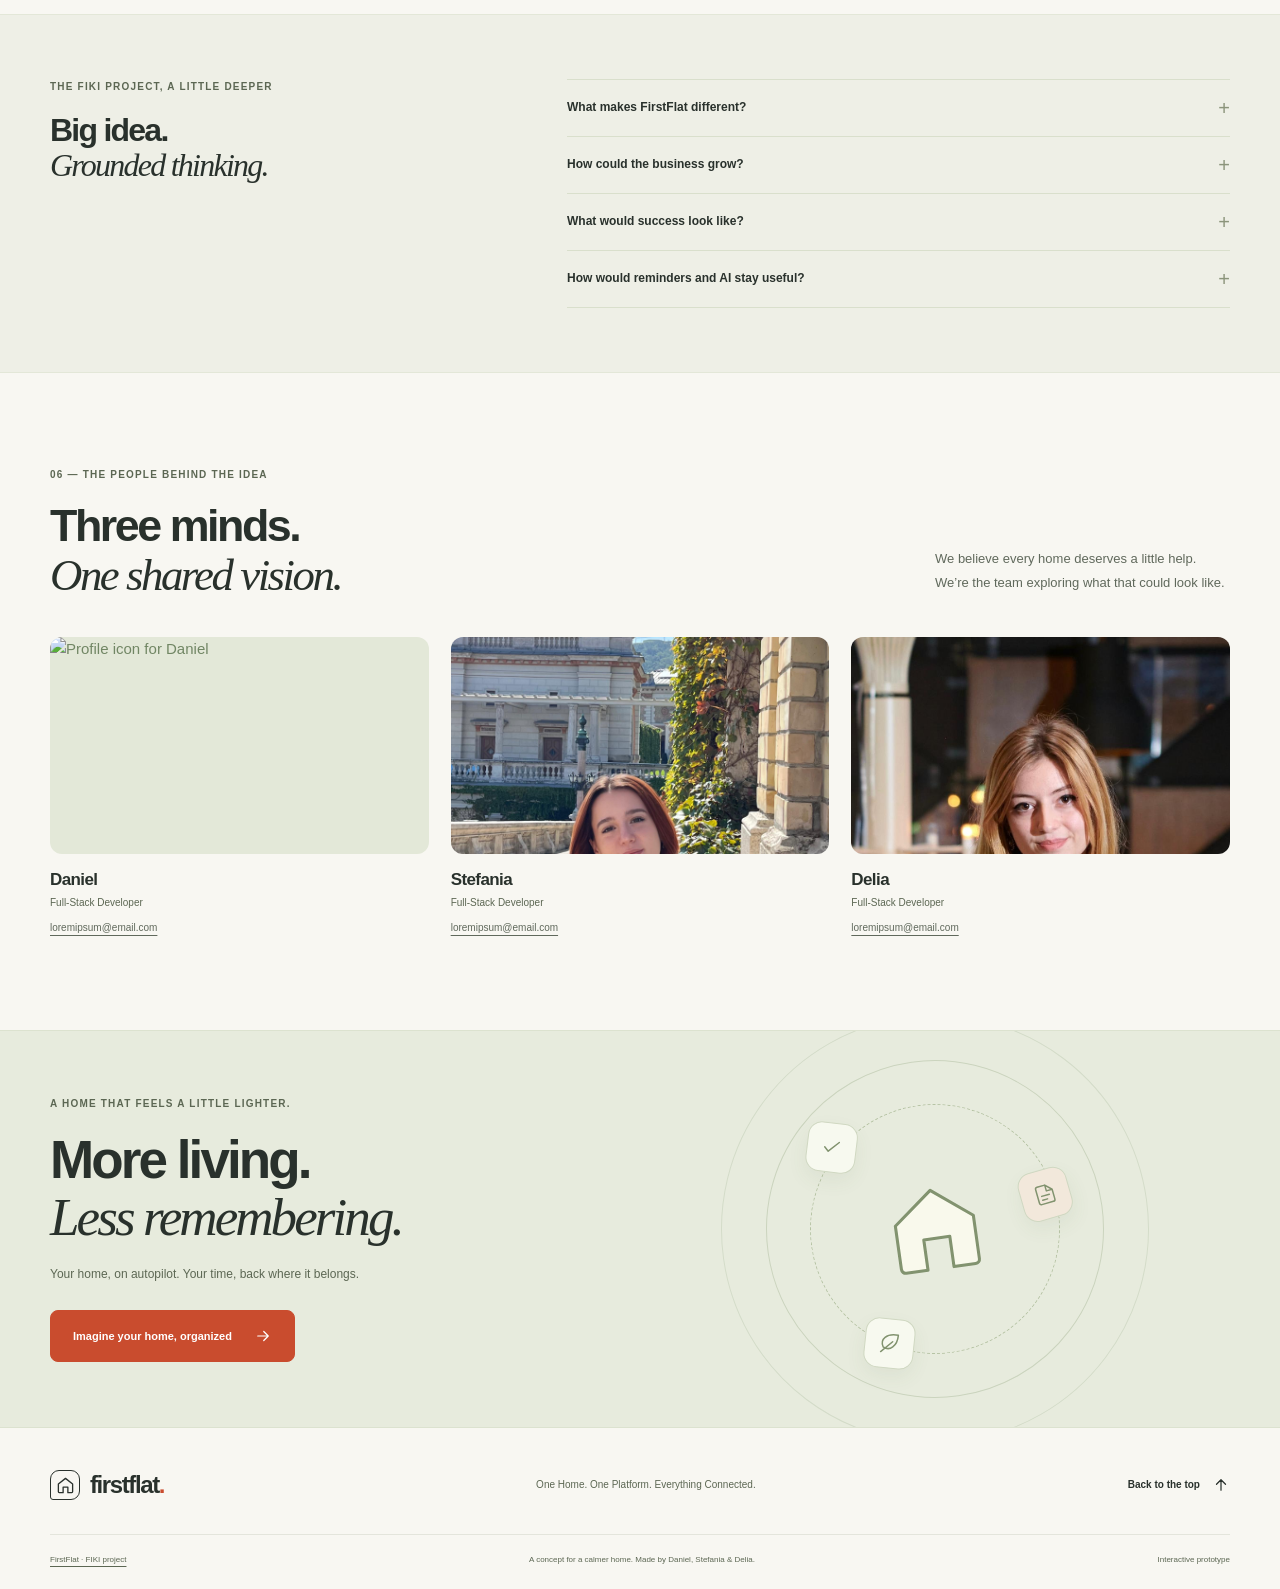
==== commit 53bf90f2: "Add PostHog analytics to landing page" ====
--- a/index.html
+++ b/index.html
@@ -1,160 +1,166 @@
-<!DOCTYPE html>
-<html lang="en">
-  <head>
-    <meta charset="UTF-8" />
-    <meta name="viewport" content="width=device-width, initial-scale=1.0" />
-    <link rel="icon" href="data:image/svg+xml,%3Csvg xmlns='http://www.w3.org/2000/svg' viewBox='0 0 32 32'%3E%3Crect width='32' height='32' rx='8' fill='%23c94c2e'/%3E%3Cpath d='M7 14 16 7l9 7v12h-7v-8h-4v8H7Z' fill='none' stroke='%23fffaf3' stroke-width='2' stroke-linejoin='round'/%3E%3C/svg%3E" />
-    <meta name="theme-color" content="#f8f7f2" />
-    <meta name="description" content="Meet FirstFlat. A home management concept bringing your bills, documents, maintenance, and important dates together. Explore the interactive FIKI project." />
-    <title>FirstFlat — Your Home, On Autopilot</title>
-    <link rel="stylesheet" href="styles.css" />
-    <script src="app.js" defer></script>
-  </head>
-  <body>
-    <svg class="icon-library" aria-hidden="true" xmlns="http://www.w3.org/2000/svg"><defs>
-      <symbol id="i-home" viewBox="0 0 24 24"><path d="m3 10 9-7 9 7v10a1 1 0 0 1-1 1h-5v-7H9v7H4a1 1 0 0 1-1-1Z"/></symbol>
-      <symbol id="i-arrow" viewBox="0 0 24 24"><path d="M5 12h14m-6-6 6 6-6 6"/></symbol>
-      <symbol id="i-spark" viewBox="0 0 24 24"><path d="m12 3 2.4 6.6L21 12l-6.6 2.4L12 21l-2.4-6.6L3 12l6.6-2.4ZM20 2v4m-2-2h4"/></symbol>
-      <symbol id="i-check" viewBox="0 0 24 24"><path d="m5 12 4 4L19 6"/></symbol>
-      <symbol id="i-calendar" viewBox="0 0 24 24"><rect x="3" y="5" width="18" height="16" rx="3"/><path d="M7 3v4m10-4v4M3 11h18m-13 5h2m4 0h2"/></symbol>
-      <symbol id="i-bill" viewBox="0 0 24 24"><path d="M6 3h12v18l-3-2-3 2-3-2-3 2Zm3 5h6m-6 4h6"/></symbol>
-      <symbol id="i-doc" viewBox="0 0 24 24"><path d="M14 3H6a2 2 0 0 0-2 2v14a2 2 0 0 0 2 2h12a2 2 0 0 0 2-2V9Zm0 0v6h6M8 13h8m-8 4h5"/></symbol>
-      <symbol id="i-tool" viewBox="0 0 24 24"><path d="M14 6a5 5 0 0 0-6 6L3 17a3 3 0 0 0 4 4l5-5a5 5 0 0 0 6-6l-3 3-4-4 3-3Z"/></symbol>
-      <symbol id="i-grid" viewBox="0 0 24 24"><rect x="3" y="3" width="7" height="7" rx="1.5"/><rect x="14" y="3" width="7" height="7" rx="1.5"/><rect x="3" y="14" width="7" height="7" rx="1.5"/><rect x="14" y="14" width="7" height="7" rx="1.5"/></symbol>
-      <symbol id="i-chevron" viewBox="0 0 24 24"><path d="m9 5 7 7-7 7"/></symbol>
-      <symbol id="i-people" viewBox="0 0 24 24"><circle cx="9" cy="8" r="3"/><path d="M3 21v-3a6 6 0 0 1 12 0v3m1-16a3 3 0 0 1 0 6m3 10v-3a6 6 0 0 0-2-4"/></symbol>
-      <symbol id="i-leaf" viewBox="0 0 24 24"><path d="M20 3C8 2 2 9 6 16c7 4 14-2 14-13ZM4 21 15 10"/></symbol>
-      <symbol id="i-clock" viewBox="0 0 24 24"><circle cx="12" cy="12" r="9"/><path d="M12 7v5l3 2"/></symbol>
-      <symbol id="i-lock" viewBox="0 0 24 24"><rect x="5" y="10" width="14" height="11" rx="2"/><path d="M8 10V7a4 4 0 0 1 8 0v3m-4 4v3"/></symbol>
-    </defs></svg>
-
-    <a href="#main" class="skip-link">Skip to content</a>
-    <header class="site-header">
-      <nav class="nav container" aria-label="Main navigation">
-        <a class="brand" href="#" aria-label="FirstFlat home"><span class="brand-mark"><svg><use href="#i-home"/></svg></span>firstflat<span class="brand-dot">.</span></a>
-        <button class="menu-toggle" id="menu-toggle" type="button" aria-controls="nav-links" aria-expanded="false" aria-label="Toggle navigation"><span></span><span></span></button>
-        <div class="nav-links" id="nav-links">
-          <a href="#how-it-works">How it works</a><a href="#features">The platform</a><a href="#pricing">Pricing</a><a href="#team">Our team</a><a href="fiki.html">FIKI project</a>
-          <button class="button button-small" type="button" data-open-setup>Meet your home <svg class="icon"><use href="#i-arrow"/></svg></button>
-        </div>
-      </nav>
-    </header>
-
-    <main id="main">
-      <section class="hero container" aria-labelledby="hero-title">
-        <div class="hero-copy">
-          <div class="eyebrow"><span class="live-dot"></span> A little less admin. A lot more living.</div>
-          <h1 id="hero-title">Your home.<br />Your life.<br /><span class="serif accent">In harmony.</span><svg class="title-asterisk" viewBox="0 0 48 48" aria-hidden="true"><path d="M24 3v42M3 24h42M9 9l30 30M9 39 39 9"/></svg></h1>
-          <p class="hero-description">Bills, documents, maintenance, and all the little things. Meet the home assistant that brings it all together.</p>
-          <div class="hero-actions"><button class="button" type="button" data-open-setup>Find your home’s rhythm <svg class="icon"><use href="#i-arrow"/></svg></button><a class="text-link" href="#demo">Take a look inside <svg class="icon diagonal-arrow" aria-hidden="true"><use href="#i-arrow"/></svg></a></div>
-          <div class="hero-footnote"><span class="mini-homes" aria-hidden="true"><svg><use href="#i-home"/></svg><svg><use href="#i-people"/></svg><svg><use href="#i-leaf"/></svg></span><span>For your first apartment.<br />And every home after that.</span></div>
-        </div>
-
-        <div class="hero-visual" id="demo">
-          <div class="visual-topline"><span><span class="live-dot"></span> A home, feeling organized.</span><span class="prototype-label">INTERACTIVE CONCEPT</span></div>
-          <div class="home-art" aria-hidden="true">
-            <svg viewBox="0 0 580 245" xmlns="http://www.w3.org/2000/svg">
-              <defs><linearGradient id="art-bg" x2="1" y2="1"><stop stop-color="#e8eedf"/><stop offset="1" stop-color="#d6e3d0"/></linearGradient><linearGradient id="wall" x2="0" y2="1"><stop stop-color="#fffdf6"/><stop offset="1" stop-color="#eee7d7"/></linearGradient><linearGradient id="roof" x2="1" y2="1"><stop stop-color="#d47656"/><stop offset="1" stop-color="#ad533f"/></linearGradient><filter id="shadow"><feDropShadow dx="0" dy="10" stdDeviation="9" flood-color="#39543b" flood-opacity=".13"/></filter></defs>
-              <rect width="580" height="245" fill="url(#art-bg)"/>
-              <circle cx="465" cy="55" r="31" fill="#f7f5d9"/><path d="M0 196Q120 137 250 181T580 153V245H0Z" fill="#c4d4b9"/><path d="M0 223Q160 181 325 218T580 191V245H0Z" fill="#b2c6a6"/>
-              <g opacity=".5" stroke="#95b28e" stroke-width="1" fill="none"><path d="m-30 233 190-74 340 87m-380-33 172-65 200 64m-365 27 170-65 210 61"/></g>
-              <ellipse cx="298" cy="216" rx="137" ry="15" fill="#7b9270" opacity=".16"/>
-              <g filter="url(#shadow)"><path d="m178 113 117-58 119 61-117 62Z" fill="#eae1cf"/><path d="m178 113 119 61v61l-119-61Z" fill="#eee8d9"/><path d="m297 174 117-58v61l-117 58Z" fill="url(#wall)"/><path d="m169 113 79-84 128 63-79 86Z" fill="url(#roof)"/><path d="m297 178 79-86 49 20-11 7-117 61Z" fill="#a44b38"/><path d="m376 92 38 24-117 58Z" fill="#f4eee0"/><path d="m359 57 16 8v31l-16-8Z" fill="#e1c9b4"/><path d="m375 65 10-5v31l-10 5Z" fill="#bda18e"/><path d="m359 57 10-5 16 8-10 5Z" fill="#f3e1cc"/>
-                <g fill="#547571" stroke="#fffaf0" stroke-width="4"><path d="m196 140 28 14v30l-28-14Z"/><path d="m241 163 28 14v30l-28-14Z"/><path d="m319 170 25-13v30l-25 13Z"/><path d="m370 144 24-12v30l-24 12Z"/></g><path d="m351 172 15-8v37l-15 8Z" fill="#b67950"/><circle cx="355" cy="190" r="1.3" fill="#f7e1a9"/>
-                <g stroke="#ecdfce" stroke-width="1.5"><path d="m210 147 0 30m-14-22 28 14m31 1v30m-14-23 28 14m62-30v30m-12-9 25-13m38-29v30m-12-9 24-12"/></g>
-                <path d="m343 215 19-10 24 12-20 10Z" fill="#eae4d6"/><path d="m349 226 19-10 33 18-19 10Z" fill="#eae4d6"/>
-              </g>
-              <g><path d="M136 177v34" stroke="#7e7855" stroke-width="5"/><ellipse cx="136" cy="160" rx="24" ry="32" fill="#66876a"/><ellipse cx="126" cy="163" rx="15" ry="23" fill="#7b9874"/><path d="M445 172v26" stroke="#7e7855" stroke-width="4"/><ellipse cx="445" cy="154" rx="17" ry="27" fill="#66876a"/><ellipse cx="438" cy="153" rx="12" ry="21" fill="#7d9a72"/></g>
-              <g fill="#faf9f1" opacity=".8"><path d="M65 53h39a10 10 0 0 0-17-7 13 13 0 0 0-22 7Z"/><path d="M392 26h25a7 7 0 0 0-11-5 9 9 0 0 0-14 5Z"/></g>
-            </svg>
-            <div class="art-label"><span class="live-dot"></span> A little peace of mind.</div>
-          </div>
-          <div class="app-window">
-            <div class="app-header"><div><span class="app-overline">YOUR PERSONAL SPACE</span><h2>Home, sweet organized home.</h2></div><span class="app-avatar" aria-label="Sample user Alex">A</span></div>
-            <div class="demo-tabs" role="tablist" aria-label="Explore the home demo"><button type="button" id="tab-overview" role="tab" aria-selected="true" aria-controls="demo-panel" data-demo-tab="overview">Overview</button><button type="button" id="tab-bills" role="tab" aria-selected="false" aria-controls="demo-panel" tabindex="-1" data-demo-tab="bills">Bills &amp; utilities</button><button type="button" id="tab-documents" role="tab" aria-selected="false" aria-controls="demo-panel" tabindex="-1" data-demo-tab="documents">Documents</button></div>
-            <div id="demo-panel" class="demo-panel" role="tabpanel" aria-labelledby="tab-overview" tabindex="0"><p class="demo-note">Explore the example home with JavaScript enabled.</p></div>
-          </div>
-          <div class="visual-bottomline"><svg class="icon"><use href="#i-spark"/></svg> Go ahead. Click around. This home is yours to explore.</div>
-        </div>
-      </section>
-
-      <div class="benefit-strip"><div class="container"><span>One home. One platform.</span><span><svg class="icon"><use href="#i-bill"/></svg> Every bill</span><span><svg class="icon"><use href="#i-calendar"/></svg> Every important date</span><span><svg class="icon"><use href="#i-doc"/></svg> Every document</span><span><svg class="icon"><use href="#i-home"/></svg> All under one roof</span></div></div>
-
-      <section class="section container" id="how-it-works">
-        <div class="section-heading reveal"><div><p class="eyebrow">01 — A SMALL SHIFT. A BIG EXHALE.</p><h2>Your home has a lot going on.<br /><span class="serif">You don’t have to hold it all.</span></h2></div><p>That bill in your inbox. That warranty in a drawer. That inspection you almost forgot. FirstFlat gives every little thing a place.</p></div>
-        <div class="how-grid">
-          <article class="how-card reveal"><div class="how-art scattered" aria-hidden="true"><span class="paper paper-one"><svg class="icon"><use href="#i-bill"/></svg> Electricity <b>Due soon</b></span><span class="paper paper-two"><svg class="icon"><use href="#i-doc"/></svg> Warranty <i></i><i></i></span><span class="paper paper-three"><svg class="icon"><use href="#i-calendar"/></svg> Was it this month?</span></div><span class="card-step">01 / BRING IT TOGETHER</span><h3>Less “where did I put that?”</h3><p>Give your home a digital home. Keep bills, documents, equipment, and service history in one place.</p></article>
-          <article class="how-card reveal"><div class="how-art calendar-art" aria-hidden="true"><div class="mini-calendar"><span>YOUR HOME CALENDAR <svg class="icon"><use href="#i-calendar"/></svg></span><div class="calendar-days"><i>M</i><i>T</i><i>W</i><i>T</i><i>F</i><i>14</i><i>15</i><i class="day-active">16</i><i>17</i><i>18</i></div><b><span class="live-dot"></span> Meter reading · You’re on time</b></div></div><span class="card-step">02 / STAY A STEP AHEAD</span><h3>A gentle nudge, right on time.</h3><p>A personal calendar for bills, readings, renewals, and maintenance. Your dates, confirmed by you.</p></article>
-          <article class="how-card reveal"><div class="how-art assistant-art" aria-hidden="true"><span class="chat-question">When does my insurance expire?</span><span class="chat-answer"><svg class="icon"><use href="#i-spark"/></svg><span>Your example policy ends in May.<br /><b>Let’s plan ahead.</b></span></span><small>ILLUSTRATIVE AI RESPONSE</small></div><span class="card-step">03 / MAKE ROOM FOR LIFE</span><h3>A little help. A lighter mind.</h3><p>Our AI vision: turn document details into useful answers and suggested reminders, ready for your review.</p></article>
-        </div>
-      </section>
-
-      <section class="platform-section" id="features"><div class="container">
-        <div class="section-heading reveal"><div><p class="eyebrow">02 — EVERYTHING HAS ITS PLACE</p><h2>Six little helpers.<br /><span class="serif">One happier home.</span></h2></div><p>From the everyday essentials to the once-a-year things. A platform designed around the whole home.</p></div>
-        <div class="feature-grid">
-          <article class="feature-card reveal"><span class="feature-icon peach"><svg class="icon"><use href="#i-home"/></svg></span><span class="feature-number">01</span><h3>My Home</h3><p>Your home’s own story. A profile for its equipment, documents, and every fix along the way.</p><span class="feature-tag">Everything, in its place</span></article>
-          <article class="feature-card reveal"><span class="feature-icon sage"><svg class="icon"><use href="#i-calendar"/></svg></span><span class="feature-number">02</span><h3>Home Calendar</h3><p>Renewals, inspections, warranties. Important dates that don’t need to live in your head.</p><span class="feature-tag">A little ahead of life</span></article>
-          <article class="feature-card reveal"><span class="feature-icon butter"><svg class="icon"><use href="#i-bill"/></svg></span><span class="feature-number">03</span><h3>Bills &amp; Utilities</h3><p>Track bills, meter readings, and spending. Understand what it takes to keep your home running.</p><span class="feature-tag">Less monthly guesswork</span></article>
-          <article class="feature-card reveal"><span class="feature-icon lavender"><svg class="icon"><use href="#i-doc"/></svg></span><span class="feature-number">04</span><h3>Smart Documents</h3><p>Give your paperwork a home. Planned AI extraction helps spot the details that matter.</p><span class="feature-tag">Upload. Review. Remember.</span></article>
-          <article class="feature-card reveal"><span class="feature-icon butter"><svg class="icon"><use href="#i-tool"/></svg></span><span class="feature-number">05</span><h3>Home Maintenance</h3><p>From air conditioning to the heating system. Keep track of care, repairs, and service records.</p><span class="feature-tag">Care for what cares for you</span></article>
-          <article class="feature-card feature-ai reveal"><span class="feature-icon peach"><svg class="icon"><use href="#i-spark"/></svg></span><span class="feature-number">06</span><h3>Home Assistant</h3><p>A future assistant that knows your home’s details and helps you figure out what’s next.</p><span class="feature-tag">A thoughtful next step</span></article>
-        </div>
-        <p class="section-note">FirstFlat is a product concept. The interactive examples use sample data; connected services and AI are part of the proposed roadmap.</p>
-      </div></section>
-
-      <section class="section container audience-section" id="for-you">
-        <div class="audience-visual reveal" aria-hidden="true"><span class="audience-caption">ROOM FOR EVERY CHAPTER</span><div class="building building-left"><div class="building-roof"></div><div class="building-windows"><i></i><i></i><i></i><i></i></div><div class="building-door"></div></div><div class="building building-right"><div class="building-roof"></div><div class="building-windows"><i></i><i></i><i></i><i></i><i></i><i></i></div><div class="building-door"></div></div><div class="visual-tree tree-left"></div><div class="visual-tree tree-right"></div><div class="audience-float"><span class="live-dot"></span> Wherever you call home.</div><span class="ground-line"></span></div>
-        <div class="audience-copy reveal"><p class="eyebrow">03 — MADE FOR YOUR KIND OF HOME</p><h2>A first apartment.<br /><span class="serif">An entire portfolio.</span></h2><div class="segmented-control" role="group" aria-label="Choose your audience"><button type="button" data-audience="home" aria-pressed="true">FirstFlat Home</button><button type="button" data-audience="business" aria-pressed="false">FirstFlat Business</button></div><div class="audience-content" aria-live="polite"><h3 id="audience-title">For the place you call yours.</h3><p id="audience-copy">Own it, rent it, or share it. A calmer way for individuals and families to keep everyday home life in order.</p><ul class="check-list" id="audience-list"><li>One clear view of your home’s essentials</li><li>Reminders shaped around your equipment</li><li>Room for the whole family</li></ul></div><button type="button" class="text-link" data-open-setup>Let’s find your fit <svg class="icon"><use href="#i-arrow"/></svg></button></div>
-      </section>
-
-      <section class="pricing-section" id="pricing"><div class="container">
-        <div class="center-heading reveal"><p class="eyebrow">04 — LESS ADMIN. MORE POSSIBILITY.</p><h2>A little peace of mind.<br /><span class="serif">At a down-to-earth price.</span></h2><p>Start with the essentials. Make more room when you need it.</p><span class="pricing-note">Proposed monthly pricing · No payments in this demo</span></div>
-        <div class="pricing-grid">
-          <article class="price-card reveal"><p class="plan-label">THE EVERYDAY ESSENTIALS</p><h3>Free</h3><p class="plan-description">A good place to feel at home.</p><div class="price">0 <span>lei / month</span></div><button type="button" class="button button-outline" data-select-plan="Free">Explore Free <svg class="icon"><use href="#i-arrow"/></svg></button><ul class="check-list"><li>One home profile</li><li>Bill &amp; meter reading reminders</li><li>Maintenance calendar</li><li>Document storage</li></ul></article>
-          <article class="price-card price-featured reveal"><span class="plan-sticker"><svg class="icon"><use href="#i-spark"/></svg> A LITTLE EXTRA HELP</span><p class="plan-label">YOUR HOME, ONE STEP AHEAD</p><h3>Plus</h3><p class="plan-description">Less manual work. More clarity.</p><div class="price">14.99 <span>lei / month</span></div><button type="button" class="button" data-select-plan="Plus">Explore Plus <svg class="icon"><use href="#i-arrow"/></svg></button><ul class="check-list"><li>Everything in Free</li><li>AI-assisted document extraction</li><li>Suggested automations</li><li>Spending insights</li></ul></article>
-          <article class="price-card reveal"><p class="plan-label">BETTER, TOGETHER</p><h3>Family</h3><p class="plan-description">For all your people and places.</p><div class="price">24.99 <span>lei / month</span></div><button type="button" class="button button-outline" data-select-plan="Family">Explore Family <svg class="icon"><use href="#i-arrow"/></svg></button><ul class="check-list"><li>Everything in Plus</li><li>Multiple homes</li><li>Family members</li><li>Shared calendars</li></ul></article>
-        </div>
-        <div class="business-plan"><div><svg class="icon"><use href="#i-grid"/></svg><p><strong>A bigger picture?</strong> FirstFlat Business proposes portfolio tools, collaboration, reports, and integrations.</p></div><button class="text-link" type="button" data-select-plan="Business">Explore Business <svg class="icon"><use href="#i-arrow"/></svg></button></div>
-        <p class="section-note">Plans and prices are hypotheses to test with future users. No subscription is created when you explore a plan.</p>
-      </div></section>
-
-      <section class="section container roadmap-section" id="roadmap">
-        <div class="section-heading reveal"><div><p class="eyebrow">05 — A THOUGHTFUL WAY FORWARD</p><h2>A home assistant.<br /><span class="serif">Built one step at a time.</span></h2></div><p>Start with something useful. Learn from real homes. Grow into something people can rely on.</p></div>
-        <div class="roadmap-layout reveal"><div class="roadmap-steps" role="group" aria-label="Explore development stages"><button type="button" data-roadmap="1" aria-pressed="true"><span>01</span><div><strong>Home Reminder</strong><small>The useful foundation</small></div><svg class="icon"><use href="#i-arrow"/></svg></button><button type="button" data-roadmap="2" aria-pressed="false"><span>02</span><div><strong>AI Home Assistant</strong><small>A little more intelligence</small></div><svg class="icon"><use href="#i-arrow"/></svg></button><button type="button" data-roadmap="3" aria-pressed="false"><span>03</span><div><strong>Home Services</strong><small>The connected ecosystem</small></div><svg class="icon"><use href="#i-arrow"/></svg></button></div><div class="roadmap-detail" aria-live="polite"><span id="roadmap-phase" class="phase-label">Concept</span><svg class="roadmap-symbol" aria-hidden="true"><use href="#i-leaf"/></svg><h3 id="roadmap-title">First, get the little things right.</h3><p id="roadmap-copy">A home profile, a reliable calendar, and a place for every document. Our starting point is a useful free product that people return to.</p><ul class="check-list" id="roadmap-list"><li>Home profiles and document storage</li><li>Bill, reading, and renewal reminders</li><li>Validate repeated use after the first deadlines</li></ul></div></div>
-      </section>
-
-      <section class="project-section"><div class="container"><div class="project-heading"><p class="eyebrow">THE FIKI PROJECT, A LITTLE DEEPER</p><h2>Big idea.<span class="serif"> Grounded thinking.</span></h2></div><div class="project-accordions">
-        <details><summary>What makes FirstFlat different?<span aria-hidden="true">+</span></summary><div><p>Calendars, spreadsheets, storage apps, and rental platforms already cover parts of the problem. <a href="https://rentzz.app/functionaliti/" target="_blank" rel="noopener noreferrer">Rentzz</a> already offers bills, meters, insurance, inspections, notifications, and some automation.</p><p>Our proposed distinction is the complete home experience for owner-occupiers and tenants, with AI-assisted onboarding and a personal home calendar. These are ideas to build and validate, rather than established competitive advantages.</p></div></details>
-        <details><summary>How could the business grow?<span aria-hidden="true">+</span></summary><div><p>A freemium product for individuals, paid family plans, and recurring B2B subscriptions form the proposed model. Potential distribution partners include insurers, property developers, authorized maintenance providers, and homeowners’ associations.</p><p>A developer could hand over a home’s documents and warranties in FirstFlat. Future service bookings could add transaction revenue. Partnerships and integrations still need to be developed.</p></div></details>
-        <details><summary>What would success look like?<span aria-hidden="true">+</span></summary><div><p>We would track completed home setups, reminders enabled, monthly usage, 90-day retention, and willingness to pay. For businesses, time saved matters as much as portfolio size.</p><p>Annual reminders alone may not sustain usage. Monthly bills and readings, periodic renewals, and occasional repairs must create lasting value. Key costs include development, hosting, storage, AI processing, security, support, and distribution.</p></div></details>
-        <details><summary>How would reminders and AI stay useful?<span aria-hidden="true">+</span></summary><div><p>Dates should come from the user’s documents, provider settings, and applicable rules. Extracted information and uncertain dates must be confirmed by the user. This demo uses illustrative examples, not live AI or connected accounts.</p><p>Heating system inspections, gas installation checks, and gas installation revisions are distinct activities. See the <a href="https://legislatie.just.ro/Public/DetaliiDocument/174380" target="_blank" rel="noopener noreferrer">Romanian regulations</a>; there is no single universal home maintenance calendar.</p></div></details>
-      </div></div></section>
-
-      <section class="section container team-section" id="team"><div class="section-heading reveal"><div><p class="eyebrow">06 — THE PEOPLE BEHIND THE IDEA</p><h2>Four minds.<br /><span class="serif">One shared vision.</span></h2></div><p>We believe every home deserves a little help. We’re the team exploring what that could look like.</p></div><div class="team-grid">
-        <article class="team-card reveal"><div class="team-art team-daniel"><img src="assets/team/Daniel_Birsan.svg" alt="Profile icon for Daniel" width="480" height="560" loading="lazy" /></div><div class="team-meta"><h3>Daniel</h3><span>Full-Stack Developer</span><a class="team-email" href="mailto:loremipsum@email.com">loremipsum@email.com</a></div></article>
-        <article class="team-card reveal"><div class="team-art team-stefania"><img src="assets/team/Stefania_Tudor.png" alt="Profile icon for Stefania" width="480" height="560" loading="lazy" /></div><div class="team-meta"><h3>Stefania</h3><span>Full-Stack Developer</span><a class="team-email" href="mailto:loremipsum@email.com">loremipsum@email.com</a></div></article>
-        <article class="team-card reveal"><div class="team-art team-delia"><img src="assets/team/Delia_Tudor.png" alt="Profile icon for Delia" width="480" height="560" loading="lazy" /></div><div class="team-meta"><h3>Delia</h3><span>Full-Stack Developer</span><a class="team-email" href="mailto:loremipsum@email.com">loremipsum@email.com</a></div></article>
-        <article class="team-card reveal"><div class="team-art team-ioana"><img src="assets/team/Ioana_Ionescu.png" alt="Profile icon for Ioana" width="480" height="560" loading="lazy" /></div><div class="team-meta"><h3>Ioana</h3><span>Full-Stack Developer</span><a class="team-email" href="mailto:loremipsum@email.com">loremipsum@email.com</a></div></article>
-      </div></section>
-
-      <section class="closing-section"><div class="container closing-inner"><div><p class="eyebrow">A HOME THAT FEELS A LITTLE LIGHTER.</p><h2>More living.<br /><span class="serif">Less remembering.</span></h2><p>Your home, on autopilot. Your time, back where it belongs.</p><button type="button" class="button" data-open-setup>Imagine your home, organized <svg class="icon"><use href="#i-arrow"/></svg></button></div><div class="closing-art" aria-hidden="true"><svg><use href="#i-home"/></svg><span class="orbit orbit-one"><svg><use href="#i-check"/></svg></span><span class="orbit orbit-two"><svg><use href="#i-doc"/></svg></span><span class="orbit orbit-three"><svg><use href="#i-leaf"/></svg></span></div></div></section>
-    </main>
-
-    <footer class="container site-footer"><div class="footer-top"><a class="brand" href="#"><span class="brand-mark"><svg><use href="#i-home"/></svg></span>firstflat<span class="brand-dot">.</span></a><p>One Home. One Platform. Everything Connected.</p><a class="text-link" href="#main">Back to the top <svg class="icon top-arrow" aria-hidden="true"><use href="#i-arrow"/></svg></a></div><div class="footer-bottom"><a href="fiki.html">FirstFlat · FIKI project</a><span>A concept for a calmer home. Made by Daniel, Stefania, Delia &amp; Ioana.</span><span>Interactive prototype</span></div></footer>
-
-    <dialog id="setup-dialog" aria-labelledby="setup-heading">
-      <div class="setup-top"><a class="brand" href="#" tabindex="-1"><span class="brand-mark"><svg><use href="#i-home"/></svg></span>firstflat<span class="brand-dot">.</span></a><button type="button" id="setup-close" class="close-button" aria-label="Close home setup">×</button></div>
-      <div class="setup-progress"><span id="setup-progress"></span></div>
-      <form id="setup-form">
-        <input type="hidden" id="setup-plan" name="plan" value="Free" />
-        <p class="eyebrow" id="setup-step-label">STEP 1 OF 3 · YOUR SPACE</p><h2 id="setup-heading">Let’s make it feel like home.</h2><p class="setup-intro">A few little details. A glimpse of your organized home.</p>
-        <fieldset data-setup-step="1"><legend>What kind of place do you call home?</legend><div class="setup-options"><label class="setup-option"><input type="radio" name="homeType" value="apartment" checked /><svg class="icon"><use href="#i-grid"/></svg><strong>An apartment</strong><span>Your own little corner of the city.</span></label><label class="setup-option"><input type="radio" name="homeType" value="house" /><svg class="icon"><use href="#i-home"/></svg><strong>A house</strong><span>A place to put down roots.</span></label></div></fieldset>
-        <fieldset data-setup-step="2" hidden><legend>And how do you live there?</legend><div class="setup-options"><label class="setup-option"><input type="radio" name="tenure" value="owner" checked /><svg class="icon"><use href="#i-home"/></svg><strong>I own my home</strong><span>From the bills to the big picture.</span></label><label class="setup-option"><input type="radio" name="tenure" value="tenant" /><svg class="icon"><use href="#i-people"/></svg><strong>I rent my home</strong><span>Everyday essentials, simplified.</span></label></div></fieldset>
-        <fieldset data-setup-step="3" hidden><legend>What helps keep your home comfortable?</legend><p class="setup-hint">Choose any that apply. You can also leave these unchecked.</p><div class="equipment-options"><label><input type="checkbox" name="equipment" value="heating" /><span>Heating system</span></label><label><input type="checkbox" name="equipment" value="ac" /><span>Air conditioning</span></label><label><input type="checkbox" name="equipment" value="boiler" /><span>Water heater</span></label></div></fieldset>
-        <div class="setup-actions"><button type="button" class="text-link" data-setup-back hidden>← Back</button><button type="button" class="button" data-setup-next>Keep going <svg class="icon"><use href="#i-arrow"/></svg></button><button type="button" class="button" data-setup-finish hidden>Meet your home <svg class="icon"><use href="#i-spark"/></svg></button></div>
-      </form>
-      <div id="setup-result" hidden aria-live="polite"><span class="result-icon"><svg class="icon"><use href="#i-check"/></svg></span><p class="eyebrow">A LITTLE MORE ORGANIZED ALREADY.</p><h2 id="setup-result-title">Welcome home.</h2><p id="setup-result-copy"></p><ul class="check-list" id="setup-result-list"></ul><p class="setup-hint">This is your concept preview. No account is created, no information is uploaded, and dates need your confirmation.</p><button type="button" class="button button-outline" data-restart-setup>Try another home <svg class="icon"><use href="#i-arrow"/></svg></button></div>
-      <p class="setup-disclaimer"><svg class="icon"><use href="#i-lock"/></svg> Just exploring. Your choices stay in this page.</p>
-    </dialog>
-  </body>
-</html>
+<!DOCTYPE html>
+<html lang="en">
+  <head>
+    <meta charset="UTF-8" />
+    <meta name="viewport" content="width=device-width, initial-scale=1.0" />
+    <link rel="icon" href="data:image/svg+xml,%3Csvg xmlns='http://www.w3.org/2000/svg' viewBox='0 0 32 32'%3E%3Crect width='32' height='32' rx='8' fill='%23c94c2e'/%3E%3Cpath d='M7 14 16 7l9 7v12h-7v-8h-4v8H7Z' fill='none' stroke='%23fffaf3' stroke-width='2' stroke-linejoin='round'/%3E%3C/svg%3E" />
+    <meta name="theme-color" content="#f8f7f2" />
+    <meta name="description" content="Meet FirstFlat. A home management concept bringing your bills, documents, maintenance, and important dates together. Explore the interactive FIKI project." />
+    <title>FirstFlat — Your Home, On Autopilot</title>
+    <link rel="stylesheet" href="styles.css" />
+    <script>
+      !function(t,e){var o,n,p,r;e.__SV||(window.posthog=e,e._i=[],e.init=function(i,s,a){function g(t,e){var o=e.split(".");2==o.length&&(t=t[o[0]],e=o[1]),t[e]=function(){t.push([e].concat(Array.prototype.slice.call(arguments,0)))}}(p=t.createElement("script")).type="text/javascript",p.crossOrigin="anonymous",p.async=!0,p.src=s.api_host.replace(".i.posthog.com","-assets.i.posthog.com")+"/static/array.js",(r=t.getElementsByTagName("script")[0]).parentNode.insertBefore(p,r);var u=e;for(void 0!==a?u=e[a]=[]:a="posthog",u.people=u.people||[],Object.defineProperty(u,"toString",{configurable:!0,enumerable:!0,writable:!0,value:function(t){var e="posthog";return"posthog"!==a&&(e+="."+a),t||(e+=" (stub)"),e}}),Object.defineProperty(u.people,"toString",{configurable:!0,enumerable:!0,writable:!0,value:function(){return u.toString(1)+".people (stub)"}}),o="init capture register register_once register_for_session unregister unregister_for_session getFeatureFlag getFeatureFlagResult isFeatureEnabled reloadFeatureFlags updateEarlyAccessFeatureEnrollment getEarlyAccessFeatures on onFeatureFlags getSurveys getActiveMatchingSurveys renderSurvey canRenderSurvey getNextSurveyStep identify setPersonProperties group resetGroups setPersonPropertiesForFlags resetPersonPropertiesForFlags setGroupPropertiesForFlags resetPersonPropertiesForFlags reset get_distinct_id getGroups get_session_id get_session_replay_url alias set_config startSessionRecording stopSessionRecording sessionRecordingStarted captureException loadToolbar get_property getSessionProperty createPersonProfile opt_in_capturing opt_out_capturing has_opted_in_capturing has_opted_out_capturing clear_opt_in_out_capturing debug".split(" "),n=0;n<o.length;n++)g(u,o[n]);e._i.push([i,s,a])},e.__SV=1)}(document,window.posthog||[]);
+      posthog.init('phc_zCEJGHZSUwbWAamhcA3JRSALBZV7uBiu7BaYP7EYSsJf', {
+        api_host: 'https://eu.i.posthog.com',
+        defaults: '2026-08-30'
+      });
+    </script>
+    <script src="app.js" defer></script>
+  </head>
+  <body>
+    <svg class="icon-library" aria-hidden="true" xmlns="http://www.w3.org/2000/svg"><defs>
+      <symbol id="i-home" viewBox="0 0 24 24"><path d="m3 10 9-7 9 7v10a1 1 0 0 1-1 1h-5v-7H9v7H4a1 1 0 0 1-1-1Z"/></symbol>
+      <symbol id="i-arrow" viewBox="0 0 24 24"><path d="M5 12h14m-6-6 6 6-6 6"/></symbol>
+      <symbol id="i-spark" viewBox="0 0 24 24"><path d="m12 3 2.4 6.6L21 12l-6.6 2.4L12 21l-2.4-6.6L3 12l6.6-2.4ZM20 2v4m-2-2h4"/></symbol>
+      <symbol id="i-check" viewBox="0 0 24 24"><path d="m5 12 4 4L19 6"/></symbol>
+      <symbol id="i-calendar" viewBox="0 0 24 24"><rect x="3" y="5" width="18" height="16" rx="3"/><path d="M7 3v4m10-4v4M3 11h18m-13 5h2m4 0h2"/></symbol>
+      <symbol id="i-bill" viewBox="0 0 24 24"><path d="M6 3h12v18l-3-2-3 2-3-2-3 2Zm3 5h6m-6 4h6"/></symbol>
+      <symbol id="i-doc" viewBox="0 0 24 24"><path d="M14 3H6a2 2 0 0 0-2 2v14a2 2 0 0 0 2 2h12a2 2 0 0 0 2-2V9Zm0 0v6h6M8 13h8m-8 4h5"/></symbol>
+      <symbol id="i-tool" viewBox="0 0 24 24"><path d="M14 6a5 5 0 0 0-6 6L3 17a3 3 0 0 0 4 4l5-5a5 5 0 0 0 6-6l-3 3-4-4 3-3Z"/></symbol>
+      <symbol id="i-grid" viewBox="0 0 24 24"><rect x="3" y="3" width="7" height="7" rx="1.5"/><rect x="14" y="3" width="7" height="7" rx="1.5"/><rect x="3" y="14" width="7" height="7" rx="1.5"/><rect x="14" y="14" width="7" height="7" rx="1.5"/></symbol>
+      <symbol id="i-chevron" viewBox="0 0 24 24"><path d="m9 5 7 7-7 7"/></symbol>
+      <symbol id="i-people" viewBox="0 0 24 24"><circle cx="9" cy="8" r="3"/><path d="M3 21v-3a6 6 0 0 1 12 0v3m1-16a3 3 0 0 1 0 6m3 10v-3a6 6 0 0 0-2-4"/></symbol>
+      <symbol id="i-leaf" viewBox="0 0 24 24"><path d="M20 3C8 2 2 9 6 16c7 4 14-2 14-13ZM4 21 15 10"/></symbol>
+      <symbol id="i-clock" viewBox="0 0 24 24"><circle cx="12" cy="12" r="9"/><path d="M12 7v5l3 2"/></symbol>
+      <symbol id="i-lock" viewBox="0 0 24 24"><rect x="5" y="10" width="14" height="11" rx="2"/><path d="M8 10V7a4 4 0 0 1 8 0v3m-4 4v3"/></symbol>
+    </defs></svg>
+
+    <a href="#main" class="skip-link">Skip to content</a>
+    <header class="site-header">
+      <nav class="nav container" aria-label="Main navigation">
+        <a class="brand" href="#" aria-label="FirstFlat home"><span class="brand-mark"><svg><use href="#i-home"/></svg></span>firstflat<span class="brand-dot">.</span></a>
+        <button class="menu-toggle" id="menu-toggle" type="button" aria-controls="nav-links" aria-expanded="false" aria-label="Toggle navigation"><span></span><span></span></button>
+        <div class="nav-links" id="nav-links">
+          <a href="#how-it-works">How it works</a><a href="#features">The platform</a><a href="#pricing">Pricing</a><a href="#team">Our team</a><a href="fiki.html">FIKI project</a>
+          <button class="button button-small" type="button" data-open-setup>Meet your home <svg class="icon"><use href="#i-arrow"/></svg></button>
+        </div>
+      </nav>
+    </header>
+
+    <main id="main">
+      <section class="hero container" aria-labelledby="hero-title">
+        <div class="hero-copy">
+          <div class="eyebrow"><span class="live-dot"></span> A little less admin. A lot more living.</div>
+          <h1 id="hero-title">Your home.<br />Your life.<br /><span class="serif accent">In harmony.</span><svg class="title-asterisk" viewBox="0 0 48 48" aria-hidden="true"><path d="M24 3v42M3 24h42M9 9l30 30M9 39 39 9"/></svg></h1>
+          <p class="hero-description">Bills, documents, maintenance, and all the little things. Meet the home assistant that brings it all together.</p>
+          <div class="hero-actions"><button class="button" type="button" data-open-setup>Find your home’s rhythm <svg class="icon"><use href="#i-arrow"/></svg></button><a class="text-link" href="#demo">Take a look inside <svg class="icon diagonal-arrow" aria-hidden="true"><use href="#i-arrow"/></svg></a></div>
+          <div class="hero-footnote"><span class="mini-homes" aria-hidden="true"><svg><use href="#i-home"/></svg><svg><use href="#i-people"/></svg><svg><use href="#i-leaf"/></svg></span><span>For your first apartment.<br />And every home after that.</span></div>
+        </div>
+
+        <div class="hero-visual" id="demo">
+          <div class="visual-topline"><span><span class="live-dot"></span> A home, feeling organized.</span><span class="prototype-label">INTERACTIVE CONCEPT</span></div>
+          <div class="home-art" aria-hidden="true">
+            <svg viewBox="0 0 580 245" xmlns="http://www.w3.org/2000/svg">
+              <defs><linearGradient id="art-bg" x2="1" y2="1"><stop stop-color="#e8eedf"/><stop offset="1" stop-color="#d6e3d0"/></linearGradient><linearGradient id="wall" x2="0" y2="1"><stop stop-color="#fffdf6"/><stop offset="1" stop-color="#eee7d7"/></linearGradient><linearGradient id="roof" x2="1" y2="1"><stop stop-color="#d47656"/><stop offset="1" stop-color="#ad533f"/></linearGradient><filter id="shadow"><feDropShadow dx="0" dy="10" stdDeviation="9" flood-color="#39543b" flood-opacity=".13"/></filter></defs>
+              <rect width="580" height="245" fill="url(#art-bg)"/>
+              <circle cx="465" cy="55" r="31" fill="#f7f5d9"/><path d="M0 196Q120 137 250 181T580 153V245H0Z" fill="#c4d4b9"/><path d="M0 223Q160 181 325 218T580 191V245H0Z" fill="#b2c6a6"/>
+              <g opacity=".5" stroke="#95b28e" stroke-width="1" fill="none"><path d="m-30 233 190-74 340 87m-380-33 172-65 200 64m-365 27 170-65 210 61"/></g>
+              <ellipse cx="298" cy="216" rx="137" ry="15" fill="#7b9270" opacity=".16"/>
+              <g filter="url(#shadow)"><path d="m178 113 117-58 119 61-117 62Z" fill="#eae1cf"/><path d="m178 113 119 61v61l-119-61Z" fill="#eee8d9"/><path d="m297 174 117-58v61l-117 58Z" fill="url(#wall)"/><path d="m169 113 79-84 128 63-79 86Z" fill="url(#roof)"/><path d="m297 178 79-86 49 20-11 7-117 61Z" fill="#a44b38"/><path d="m376 92 38 24-117 58Z" fill="#f4eee0"/><path d="m359 57 16 8v31l-16-8Z" fill="#e1c9b4"/><path d="m375 65 10-5v31l-10 5Z" fill="#bda18e"/><path d="m359 57 10-5 16 8-10 5Z" fill="#f3e1cc"/>
+                <g fill="#547571" stroke="#fffaf0" stroke-width="4"><path d="m196 140 28 14v30l-28-14Z"/><path d="m241 163 28 14v30l-28-14Z"/><path d="m319 170 25-13v30l-25 13Z"/><path d="m370 144 24-12v30l-24 12Z"/></g><path d="m351 172 15-8v37l-15 8Z" fill="#b67950"/><circle cx="355" cy="190" r="1.3" fill="#f7e1a9"/>
+                <g stroke="#ecdfce" stroke-width="1.5"><path d="m210 147 0 30m-14-22 28 14m31 1v30m-14-23 28 14m62-30v30m-12-9 25-13m38-29v30m-12-9 24-12"/></g>
+                <path d="m343 215 19-10 24 12-20 10Z" fill="#eae4d6"/><path d="m349 226 19-10 33 18-19 10Z" fill="#eae4d6"/>
+              </g>
+              <g><path d="M136 177v34" stroke="#7e7855" stroke-width="5"/><ellipse cx="136" cy="160" rx="24" ry="32" fill="#66876a"/><ellipse cx="126" cy="163" rx="15" ry="23" fill="#7b9874"/><path d="M445 172v26" stroke="#7e7855" stroke-width="4"/><ellipse cx="445" cy="154" rx="17" ry="27" fill="#66876a"/><ellipse cx="438" cy="153" rx="12" ry="21" fill="#7d9a72"/></g>
+              <g fill="#faf9f1" opacity=".8"><path d="M65 53h39a10 10 0 0 0-17-7 13 13 0 0 0-22 7Z"/><path d="M392 26h25a7 7 0 0 0-11-5 9 9 0 0 0-14 5Z"/></g>
+            </svg>
+            <div class="art-label"><span class="live-dot"></span> A little peace of mind.</div>
+          </div>
+          <div class="app-window">
+            <div class="app-header"><div><span class="app-overline">YOUR PERSONAL SPACE</span><h2>Home, sweet organized home.</h2></div><span class="app-avatar" aria-label="Sample user Alex">A</span></div>
+            <div class="demo-tabs" role="tablist" aria-label="Explore the home demo"><button type="button" id="tab-overview" role="tab" aria-selected="true" aria-controls="demo-panel" data-demo-tab="overview">Overview</button><button type="button" id="tab-bills" role="tab" aria-selected="false" aria-controls="demo-panel" tabindex="-1" data-demo-tab="bills">Bills &amp; utilities</button><button type="button" id="tab-documents" role="tab" aria-selected="false" aria-controls="demo-panel" tabindex="-1" data-demo-tab="documents">Documents</button></div>
+            <div id="demo-panel" class="demo-panel" role="tabpanel" aria-labelledby="tab-overview" tabindex="0"><p class="demo-note">Explore the example home with JavaScript enabled.</p></div>
+          </div>
+          <div class="visual-bottomline"><svg class="icon"><use href="#i-spark"/></svg> Go ahead. Click around. This home is yours to explore.</div>
+        </div>
+      </section>
+
+      <div class="benefit-strip"><div class="container"><span>One home. One platform.</span><span><svg class="icon"><use href="#i-bill"/></svg> Every bill</span><span><svg class="icon"><use href="#i-calendar"/></svg> Every important date</span><span><svg class="icon"><use href="#i-doc"/></svg> Every document</span><span><svg class="icon"><use href="#i-home"/></svg> All under one roof</span></div></div>
+
+      <section class="section container" id="how-it-works">
+        <div class="section-heading reveal"><div><p class="eyebrow">01 — A SMALL SHIFT. A BIG EXHALE.</p><h2>Your home has a lot going on.<br /><span class="serif">You don’t have to hold it all.</span></h2></div><p>That bill in your inbox. That warranty in a drawer. That inspection you almost forgot. FirstFlat gives every little thing a place.</p></div>
+        <div class="how-grid">
+          <article class="how-card reveal"><div class="how-art scattered" aria-hidden="true"><span class="paper paper-one"><svg class="icon"><use href="#i-bill"/></svg> Electricity <b>Due soon</b></span><span class="paper paper-two"><svg class="icon"><use href="#i-doc"/></svg> Warranty <i></i><i></i></span><span class="paper paper-three"><svg class="icon"><use href="#i-calendar"/></svg> Was it this month?</span></div><span class="card-step">01 / BRING IT TOGETHER</span><h3>Less “where did I put that?”</h3><p>Give your home a digital home. Keep bills, documents, equipment, and service history in one place.</p></article>
+          <article class="how-card reveal"><div class="how-art calendar-art" aria-hidden="true"><div class="mini-calendar"><span>YOUR HOME CALENDAR <svg class="icon"><use href="#i-calendar"/></svg></span><div class="calendar-days"><i>M</i><i>T</i><i>W</i><i>T</i><i>F</i><i>14</i><i>15</i><i class="day-active">16</i><i>17</i><i>18</i></div><b><span class="live-dot"></span> Meter reading · You’re on time</b></div></div><span class="card-step">02 / STAY A STEP AHEAD</span><h3>A gentle nudge, right on time.</h3><p>A personal calendar for bills, readings, renewals, and maintenance. Your dates, confirmed by you.</p></article>
+          <article class="how-card reveal"><div class="how-art assistant-art" aria-hidden="true"><span class="chat-question">When does my insurance expire?</span><span class="chat-answer"><svg class="icon"><use href="#i-spark"/></svg><span>Your example policy ends in May.<br /><b>Let’s plan ahead.</b></span></span><small>ILLUSTRATIVE AI RESPONSE</small></div><span class="card-step">03 / MAKE ROOM FOR LIFE</span><h3>A little help. A lighter mind.</h3><p>Our AI vision: turn document details into useful answers and suggested reminders, ready for your review.</p></article>
+        </div>
+      </section>
+
+      <section class="platform-section" id="features"><div class="container">
+        <div class="section-heading reveal"><div><p class="eyebrow">02 — EVERYTHING HAS ITS PLACE</p><h2>Six little helpers.<br /><span class="serif">One happier home.</span></h2></div><p>From the everyday essentials to the once-a-year things. A platform designed around the whole home.</p></div>
+        <div class="feature-grid">
+          <article class="feature-card reveal"><span class="feature-icon peach"><svg class="icon"><use href="#i-home"/></svg></span><span class="feature-number">01</span><h3>My Home</h3><p>Your home’s own story. A profile for its equipment, documents, and every fix along the way.</p><span class="feature-tag">Everything, in its place</span></article>
+          <article class="feature-card reveal"><span class="feature-icon sage"><svg class="icon"><use href="#i-calendar"/></svg></span><span class="feature-number">02</span><h3>Home Calendar</h3><p>Renewals, inspections, warranties. Important dates that don’t need to live in your head.</p><span class="feature-tag">A little ahead of life</span></article>
+          <article class="feature-card reveal"><span class="feature-icon butter"><svg class="icon"><use href="#i-bill"/></svg></span><span class="feature-number">03</span><h3>Bills &amp; Utilities</h3><p>Track bills, meter readings, and spending. Understand what it takes to keep your home running.</p><span class="feature-tag">Less monthly guesswork</span></article>
+          <article class="feature-card reveal"><span class="feature-icon lavender"><svg class="icon"><use href="#i-doc"/></svg></span><span class="feature-number">04</span><h3>Smart Documents</h3><p>Give your paperwork a home. Planned AI extraction helps spot the details that matter.</p><span class="feature-tag">Upload. Review. Remember.</span></article>
+          <article class="feature-card reveal"><span class="feature-icon butter"><svg class="icon"><use href="#i-tool"/></svg></span><span class="feature-number">05</span><h3>Home Maintenance</h3><p>From air conditioning to the heating system. Keep track of care, repairs, and service records.</p><span class="feature-tag">Care for what cares for you</span></article>
+          <article class="feature-card feature-ai reveal"><span class="feature-icon peach"><svg class="icon"><use href="#i-spark"/></svg></span><span class="feature-number">06</span><h3>Home Assistant</h3><p>A future assistant that knows your home’s details and helps you figure out what’s next.</p><span class="feature-tag">A thoughtful next step</span></article>
+        </div>
+        <p class="section-note">FirstFlat is a product concept. The interactive examples use sample data; connected services and AI are part of the proposed roadmap.</p>
+      </div></section>
+
+      <section class="section container audience-section" id="for-you">
+        <div class="audience-visual reveal" aria-hidden="true"><span class="audience-caption">ROOM FOR EVERY CHAPTER</span><div class="building building-left"><div class="building-roof"></div><div class="building-windows"><i></i><i></i><i></i><i></i></div><div class="building-door"></div></div><div class="building building-right"><div class="building-roof"></div><div class="building-windows"><i></i><i></i><i></i><i></i><i></i><i></i></div><div class="building-door"></div></div><div class="visual-tree tree-left"></div><div class="visual-tree tree-right"></div><div class="audience-float"><span class="live-dot"></span> Wherever you call home.</div><span class="ground-line"></span></div>
+        <div class="audience-copy reveal"><p class="eyebrow">03 — MADE FOR YOUR KIND OF HOME</p><h2>A first apartment.<br /><span class="serif">An entire portfolio.</span></h2><div class="segmented-control" role="group" aria-label="Choose your audience"><button type="button" data-audience="home" aria-pressed="true">FirstFlat Home</button><button type="button" data-audience="business" aria-pressed="false">FirstFlat Business</button></div><div class="audience-content" aria-live="polite"><h3 id="audience-title">For the place you call yours.</h3><p id="audience-copy">Own it, rent it, or share it. A calmer way for individuals and families to keep everyday home life in order.</p><ul class="check-list" id="audience-list"><li>One clear view of your home’s essentials</li><li>Reminders shaped around your equipment</li><li>Room for the whole family</li></ul></div><button type="button" class="text-link" data-open-setup>Let’s find your fit <svg class="icon"><use href="#i-arrow"/></svg></button></div>
+      </section>
+
+      <section class="pricing-section" id="pricing"><div class="container">
+        <div class="center-heading reveal"><p class="eyebrow">04 — LESS ADMIN. MORE POSSIBILITY.</p><h2>A little peace of mind.<br /><span class="serif">At a down-to-earth price.</span></h2><p>Start with the essentials. Make more room when you need it.</p><span class="pricing-note">Proposed monthly pricing · No payments in this demo</span></div>
+        <div class="pricing-grid">
+          <article class="price-card reveal"><p class="plan-label">THE EVERYDAY ESSENTIALS</p><h3>Free</h3><p class="plan-description">A good place to feel at home.</p><div class="price">0 <span>lei / month</span></div><button type="button" class="button button-outline" data-select-plan="Free">Explore Free <svg class="icon"><use href="#i-arrow"/></svg></button><ul class="check-list"><li>One home profile</li><li>Bill &amp; meter reading reminders</li><li>Maintenance calendar</li><li>Document storage</li></ul></article>
+          <article class="price-card price-featured reveal"><span class="plan-sticker"><svg class="icon"><use href="#i-spark"/></svg> A LITTLE EXTRA HELP</span><p class="plan-label">YOUR HOME, ONE STEP AHEAD</p><h3>Plus</h3><p class="plan-description">Less manual work. More clarity.</p><div class="price">14.99 <span>lei / month</span></div><button type="button" class="button" data-select-plan="Plus">Explore Plus <svg class="icon"><use href="#i-arrow"/></svg></button><ul class="check-list"><li>Everything in Free</li><li>AI-assisted document extraction</li><li>Suggested automations</li><li>Spending insights</li></ul></article>
+          <article class="price-card reveal"><p class="plan-label">BETTER, TOGETHER</p><h3>Family</h3><p class="plan-description">For all your people and places.</p><div class="price">24.99 <span>lei / month</span></div><button type="button" class="button button-outline" data-select-plan="Family">Explore Family <svg class="icon"><use href="#i-arrow"/></svg></button><ul class="check-list"><li>Everything in Plus</li><li>Multiple homes</li><li>Family members</li><li>Shared calendars</li></ul></article>
+        </div>
+        <div class="business-plan"><div><svg class="icon"><use href="#i-grid"/></svg><p><strong>A bigger picture?</strong> FirstFlat Business proposes portfolio tools, collaboration, reports, and integrations.</p></div><button class="text-link" type="button" data-select-plan="Business">Explore Business <svg class="icon"><use href="#i-arrow"/></svg></button></div>
+        <p class="section-note">Plans and prices are hypotheses to test with future users. No subscription is created when you explore a plan.</p>
+      </div></section>
+
+      <section class="section container roadmap-section" id="roadmap">
+        <div class="section-heading reveal"><div><p class="eyebrow">05 — A THOUGHTFUL WAY FORWARD</p><h2>A home assistant.<br /><span class="serif">Built one step at a time.</span></h2></div><p>Start with something useful. Learn from real homes. Grow into something people can rely on.</p></div>
+        <div class="roadmap-layout reveal"><div class="roadmap-steps" role="group" aria-label="Explore development stages"><button type="button" data-roadmap="1" aria-pressed="true"><span>01</span><div><strong>Home Reminder</strong><small>The useful foundation</small></div><svg class="icon"><use href="#i-arrow"/></svg></button><button type="button" data-roadmap="2" aria-pressed="false"><span>02</span><div><strong>AI Home Assistant</strong><small>A little more intelligence</small></div><svg class="icon"><use href="#i-arrow"/></svg></button><button type="button" data-roadmap="3" aria-pressed="false"><span>03</span><div><strong>Home Services</strong><small>The connected ecosystem</small></div><svg class="icon"><use href="#i-arrow"/></svg></button></div><div class="roadmap-detail" aria-live="polite"><span id="roadmap-phase" class="phase-label">Concept</span><svg class="roadmap-symbol" aria-hidden="true"><use href="#i-leaf"/></svg><h3 id="roadmap-title">First, get the little things right.</h3><p id="roadmap-copy">A home profile, a reliable calendar, and a place for every document. Our starting point is a useful free product that people return to.</p><ul class="check-list" id="roadmap-list"><li>Home profiles and document storage</li><li>Bill, reading, and renewal reminders</li><li>Validate repeated use after the first deadlines</li></ul></div></div>
+      </section>
+
+      <section class="project-section"><div class="container"><div class="project-heading"><p class="eyebrow">THE FIKI PROJECT, A LITTLE DEEPER</p><h2>Big idea.<span class="serif"> Grounded thinking.</span></h2></div><div class="project-accordions">
+        <details><summary>What makes FirstFlat different?<span aria-hidden="true">+</span></summary><div><p>Calendars, spreadsheets, storage apps, and rental platforms already cover parts of the problem. <a href="https://rentzz.app/functionaliti/" target="_blank" rel="noopener noreferrer">Rentzz</a> already offers bills, meters, insurance, inspections, notifications, and some automation.</p><p>Our proposed distinction is the complete home experience for owner-occupiers and tenants, with AI-assisted onboarding and a personal home calendar. These are ideas to build and validate, rather than established competitive advantages.</p></div></details>
+        <details><summary>How could the business grow?<span aria-hidden="true">+</span></summary><div><p>A freemium product for individuals, paid family plans, and recurring B2B subscriptions form the proposed model. Potential distribution partners include insurers, property developers, authorized maintenance providers, and homeowners’ associations.</p><p>A developer could hand over a home’s documents and warranties in FirstFlat. Future service bookings could add transaction revenue. Partnerships and integrations still need to be developed.</p></div></details>
+        <details><summary>What would success look like?<span aria-hidden="true">+</span></summary><div><p>We would track completed home setups, reminders enabled, monthly usage, 90-day retention, and willingness to pay. For businesses, time saved matters as much as portfolio size.</p><p>Annual reminders alone may not sustain usage. Monthly bills and readings, periodic renewals, and occasional repairs must create lasting value. Key costs include development, hosting, storage, AI processing, security, support, and distribution.</p></div></details>
+        <details><summary>How would reminders and AI stay useful?<span aria-hidden="true">+</span></summary><div><p>Dates should come from the user’s documents, provider settings, and applicable rules. Extracted information and uncertain dates must be confirmed by the user. This demo uses illustrative examples, not live AI or connected accounts.</p><p>Heating system inspections, gas installation checks, and gas installation revisions are distinct activities. See the <a href="https://legislatie.just.ro/Public/DetaliiDocument/174380" target="_blank" rel="noopener noreferrer">Romanian regulations</a>; there is no single universal home maintenance calendar.</p></div></details>
+      </div></div></section>
+
+      <section class="section container team-section" id="team"><div class="section-heading reveal"><div><p class="eyebrow">06 — THE PEOPLE BEHIND THE IDEA</p><h2>Three minds.<br /><span class="serif">One shared vision.</span></h2></div><p>We believe every home deserves a little help. We’re the team exploring what that could look like.</p></div><div class="team-grid">
+        <article class="team-card reveal"><div class="team-art team-daniel"><img src="assets/team/Daniel_Birsan.svg" alt="Profile icon for Daniel" width="480" height="560" loading="lazy" /></div><div class="team-meta"><h3>Daniel</h3><span>Full-Stack Developer</span><a class="team-email" href="mailto:loremipsum@email.com">loremipsum@email.com</a></div></article>
+        <article class="team-card reveal"><div class="team-art team-stefania"><img src="assets/team/Stefania_Tudor.png" alt="Profile icon for Stefania" width="480" height="560" loading="lazy" /></div><div class="team-meta"><h3>Stefania</h3><span>Full-Stack Developer</span><a class="team-email" href="mailto:loremipsum@email.com">loremipsum@email.com</a></div></article>
+        <article class="team-card reveal"><div class="team-art team-delia"><img src="assets/team/Delia_Tudor.png" alt="Profile icon for Delia" width="480" height="560" loading="lazy" /></div><div class="team-meta"><h3>Delia</h3><span>Full-Stack Developer</span><a class="team-email" href="mailto:loremipsum@email.com">loremipsum@email.com</a></div></article>
+      </div></section>
+
+      <section class="closing-section"><div class="container closing-inner"><div><p class="eyebrow">A HOME THAT FEELS A LITTLE LIGHTER.</p><h2>More living.<br /><span class="serif">Less remembering.</span></h2><p>Your home, on autopilot. Your time, back where it belongs.</p><button type="button" class="button" data-open-setup>Imagine your home, organized <svg class="icon"><use href="#i-arrow"/></svg></button></div><div class="closing-art" aria-hidden="true"><svg><use href="#i-home"/></svg><span class="orbit orbit-one"><svg><use href="#i-check"/></svg></span><span class="orbit orbit-two"><svg><use href="#i-doc"/></svg></span><span class="orbit orbit-three"><svg><use href="#i-leaf"/></svg></span></div></div></section>
+    </main>
+
+    <footer class="container site-footer"><div class="footer-top"><a class="brand" href="#"><span class="brand-mark"><svg><use href="#i-home"/></svg></span>firstflat<span class="brand-dot">.</span></a><p>One Home. One Platform. Everything Connected.</p><a class="text-link" href="#main">Back to the top <svg class="icon top-arrow" aria-hidden="true"><use href="#i-arrow"/></svg></a></div><div class="footer-bottom"><a href="fiki.html">FirstFlat · FIKI project</a><span>A concept for a calmer home. Made by Daniel, Stefania &amp; Delia.</span><span>Interactive prototype</span></div></footer>
+
+    <dialog id="setup-dialog" aria-labelledby="setup-heading">
+      <div class="setup-top"><a class="brand" href="#" tabindex="-1"><span class="brand-mark"><svg><use href="#i-home"/></svg></span>firstflat<span class="brand-dot">.</span></a><button type="button" id="setup-close" class="close-button" aria-label="Close home setup">×</button></div>
+      <div class="setup-progress"><span id="setup-progress"></span></div>
+      <form id="setup-form">
+        <input type="hidden" id="setup-plan" name="plan" value="Free" />
+        <p class="eyebrow" id="setup-step-label">STEP 1 OF 3 · YOUR SPACE</p><h2 id="setup-heading">Let’s make it feel like home.</h2><p class="setup-intro">A few little details. A glimpse of your organized home.</p>
+        <fieldset data-setup-step="1"><legend>What kind of place do you call home?</legend><div class="setup-options"><label class="setup-option"><input type="radio" name="homeType" value="apartment" checked /><svg class="icon"><use href="#i-grid"/></svg><strong>An apartment</strong><span>Your own little corner of the city.</span></label><label class="setup-option"><input type="radio" name="homeType" value="house" /><svg class="icon"><use href="#i-home"/></svg><strong>A house</strong><span>A place to put down roots.</span></label></div></fieldset>
+        <fieldset data-setup-step="2" hidden><legend>And how do you live there?</legend><div class="setup-options"><label class="setup-option"><input type="radio" name="tenure" value="owner" checked /><svg class="icon"><use href="#i-home"/></svg><strong>I own my home</strong><span>From the bills to the big picture.</span></label><label class="setup-option"><input type="radio" name="tenure" value="tenant" /><svg class="icon"><use href="#i-people"/></svg><strong>I rent my home</strong><span>Everyday essentials, simplified.</span></label></div></fieldset>
+        <fieldset data-setup-step="3" hidden><legend>What helps keep your home comfortable?</legend><p class="setup-hint">Choose any that apply. You can also leave these unchecked.</p><div class="equipment-options"><label><input type="checkbox" name="equipment" value="heating" /><span>Heating system</span></label><label><input type="checkbox" name="equipment" value="ac" /><span>Air conditioning</span></label><label><input type="checkbox" name="equipment" value="boiler" /><span>Water heater</span></label></div></fieldset>
+        <div class="setup-actions"><button type="button" class="text-link" data-setup-back hidden>← Back</button><button type="button" class="button" data-setup-next>Keep going <svg class="icon"><use href="#i-arrow"/></svg></button><button type="button" class="button" data-setup-finish hidden>Meet your home <svg class="icon"><use href="#i-spark"/></svg></button></div>
+      </form>
+      <div id="setup-result" hidden aria-live="polite"><span class="result-icon"><svg class="icon"><use href="#i-check"/></svg></span><p class="eyebrow">A LITTLE MORE ORGANIZED ALREADY.</p><h2 id="setup-result-title">Welcome home.</h2><p id="setup-result-copy"></p><ul class="check-list" id="setup-result-list"></ul><p class="setup-hint">This is your concept preview. No account is created, no information is uploaded, and dates need your confirmation.</p><button type="button" class="button button-outline" data-restart-setup>Try another home <svg class="icon"><use href="#i-arrow"/></svg></button></div>
+      <p class="setup-disclaimer"><svg class="icon"><use href="#i-lock"/></svg> Just exploring. Your choices stay in this page.</p>
+    </dialog>
+  </body>
+</html>
--- a/styles.css
+++ b/styles.css
@@ -1,622 +1,621 @@
-:root {
-  color-scheme: light;
-  --paper: #f8f7f2;
-  --ink: #29312c;
-  --muted: #60695c;
-  --line: #e4e5dc;
-  --orange: #c94c2e;
-  --orange-hover: #b84125;
-  --sage: #e9eee2;
-  --green: #394f3f;
-  --peach: #f6e6da;
-  --radius: 20px;
-}
-* { box-sizing: border-box; }
-html { scroll-behavior: smooth; scroll-padding-top: 100px; }
-body { margin: 0; color: var(--ink); background: var(--paper); font-family: "Inter", "Aptos", "Segoe UI", Arial, sans-serif; font-size: 15px; line-height: 1.65; -webkit-font-smoothing: antialiased; }
-body:has(dialog[open]) { overflow: hidden; }
-button, input { font: inherit; }
-button, a, input { -webkit-tap-highlight-color: transparent; }
-button { cursor: pointer; }
-a { color: inherit; text-underline-offset: 4px; }
-button { color: inherit; }
-button:focus-visible, a:focus-visible, input:focus-visible, [tabindex="0"]:focus-visible, summary:focus-visible { outline: 3px solid #a9472e; outline-offset: 5px; }
-button:disabled { cursor: default; }
-button, a { touch-action: manipulation; }
-svg { display: block; }
-.icon, .brand-mark svg, .mini-homes svg, .team-doodle, .roadmap-symbol { width: 22px; height: 22px; fill: none; stroke: currentColor; stroke-width: 1.65; stroke-linecap: round; stroke-linejoin: round; flex-shrink: 0; }
-.icon-library { position: absolute; width: 0; height: 0; overflow: hidden; }
-.container { width: min(1180px, calc(100% - 88px)); margin-inline: auto; }
-h1, h2, h3, p { margin: 0; }
-h1, h2, h3 { font-weight: 550; }
-h1, h2 { letter-spacing: -.055em; line-height: 1.08; }
-h2 { font-size: clamp(32px, 3.5vw, 47px); }
-h3 { font-size: 20px; line-height: 1.3; letter-spacing: -.035em; }
-.serif { font-family: Georgia, "Times New Roman", serif; font-weight: 400; font-style: italic; letter-spacing: -.055em; }
-.accent { color: var(--orange); }
-[hidden] { display: none !important; }
-.sr-only, .visually-hidden { position: absolute; width: 1px; height: 1px; margin: -1px; overflow: hidden; clip: rect(0, 0, 0, 0); white-space: nowrap; }
-.skip-link { position: fixed; top: -70px; left: 20px; z-index: 100; background: var(--ink); color: white; padding: 10px 20px; border-radius: 8px; }
-.skip-link:focus { top: 15px; }
-.site-header { position: sticky; top: 0; z-index: 20; background: #f8f7f2ed; backdrop-filter: blur(18px); border-bottom: 1px solid #e4e5dc88; }
-.nav { height: 90px; display: flex; justify-content: space-between; align-items: center; }
-.brand { display: inline-flex; align-items: center; gap: 8px; text-decoration: none; font-size: 28px; font-weight: 720; letter-spacing: -1.4px; line-height: 1; }
-.brand-mark { display: grid; place-items: center; width: 35px; height: 35px; border: 1.7px solid currentColor; border-radius: 11px 11px 11px 3px; margin-right: 2px; }
-.brand-mark svg { width: 22px; height: 22px; }
-.brand-dot { color: var(--orange); margin-left: -8px; }
-.nav-links { display: flex; gap: 28px; align-items: center; }
-.nav-links > a { text-decoration: none; font-size: 13px; color: #535d53; transition: color .2s; }
-.nav-links > a:hover { color: var(--orange); }
-.button { display: inline-flex; align-items: center; justify-content: center; gap: 22px; padding: 15px 22px; min-height: 52px; background: var(--orange); color: #fff; border: 1px solid var(--orange); border-radius: 8px; text-decoration: none; font-size: 13px; font-weight: 580; line-height: 1.4; transition: background .2s, transform .2s, box-shadow .2s; }
-.button:hover { background: var(--orange-hover); border-color: var(--orange-hover); transform: translateY(-2px); box-shadow: 0 5px 15px #b8412518; }
-.button .icon { width: 18px; height: 18px; }
-.button-small { padding: 11px 16px; min-height: 42px; gap: 18px; font-size: 12px; }
-.button-outline { background: transparent; color: var(--ink); border-color: #cfd2c5; }
-.button-outline:hover { background: var(--ink); border-color: var(--ink); color: white; }
-.text-link { display: inline-flex; align-items: center; justify-content: center; gap: 12px; background: transparent; padding: 8px 0; border: 0; color: var(--ink); text-decoration: none; font-size: 13px; font-weight: 600; }
-.text-link:hover { color: var(--orange); }
-.text-link .icon { width: 18px; height: 18px; }
-.menu-toggle { display: none; }
-.eyebrow { font-size: 10px; font-weight: 650; letter-spacing: .12em; line-height: 1.6; text-transform: uppercase; }
-.live-dot { display: inline-block; width: 6px; height: 6px; border-radius: 50%; background: #6d8f61; flex-shrink: 0; }
-.hero { display: grid; grid-template-columns: 1.02fr 1fr; align-items: center; gap: 64px; padding-block: 58px 62px; }
-.hero-copy { position: relative; padding-block: 15px; }
-.hero .eyebrow { display: flex; align-items: center; gap: 9px; color: var(--muted); font-size: 9px; letter-spacing: .1em; }
-.hero h1 { font-size: clamp(62px, 6.6vw, 91px); margin-top: 23px; position: relative; line-height: 1.04; letter-spacing: -.065em; }
-.title-asterisk { width: clamp(30px, 3.5vw, 47px); height: clamp(30px, 3.5vw, 47px); color: #93a880; position: absolute; top: 14px; right: 32px; transform: rotate(18deg); fill: none; stroke: currentColor; stroke-width: 3.5; stroke-linecap: round; }
-.diagonal-arrow { transform: rotate(-40deg); }
-.top-arrow { transform: rotate(-90deg); }
-.hero-description { font-size: 16px; color: var(--muted); line-height: 1.8; max-width: 365px; margin-top: 26px; }
-.hero-actions { display: flex; flex-wrap: wrap; align-items: center; gap: 22px; margin-top: 27px; }
-.hero-actions .button { gap: 20px; }
-.hero-actions .text-link { font-size: 12px; }
-.hero-footnote { display: flex; align-items: center; gap: 13px; margin-top: 35px; font-size: 10px; line-height: 1.7; color: var(--muted); }
-.mini-homes { display: flex; padding-left: 5px; }
-.mini-homes svg { width: 34px; height: 34px; padding: 8px; border: 2px solid var(--paper); background: #e2e8d8; border-radius: 50%; margin-left: -5px; color: #5c6c50; }
-.mini-homes svg:nth-child(2) { background: #f0e0d1; color: #a56b4e; }
-.mini-homes svg:nth-child(3) { background: #e5e2ef; color: #7f7092; }
-.hero-visual { position: relative; border-radius: 20px; background: #efeee5; padding: 15px; border: 1px solid #e7e7dc; isolation: isolate; min-width: 0; scroll-margin-top: 110px; }
-.hero-visual::after { content: ""; position: absolute; inset: 28% -25px -25px 10%; border: 1px dashed #cfd6c6; border-radius: 30px; z-index: -1; }
-.visual-topline { display: flex; justify-content: space-between; align-items: center; gap: 8px; margin: 0 3px 12px; font-size: 9px; color: #666e60; }
-.visual-topline > span:first-child { display: flex; align-items: center; gap: 5px; }
-.prototype-label { font-size: 7px; letter-spacing: .1em; }
-.home-art { position: relative; height: 187px; overflow: hidden; border-radius: 11px; }
-.home-art > svg { width: 100%; height: 100%; object-fit: cover; }
-.art-label { position: absolute; left: 13px; top: 13px; font-size: 8px; padding: 5px 9px; background: #fffffff0; color: #59664e; border: 1px solid #fff; border-radius: 30px; display: flex; align-items: center; gap: 5px; }
-.art-label .live-dot { width: 4px; height: 4px; }
-.app-window { position: relative; background: #fffefb; border: 1px solid #e5e6da; border-radius: 12px; padding: 20px 19px 10px; margin: -14px 8px 0; box-shadow: 0 14px 24px #39412b08; }
-.app-header { display: flex; justify-content: space-between; align-items: center; margin-bottom: 15px; gap: 10px; }
-.app-overline { font-size: 7px; letter-spacing: .12em; color: #5c6753; }
-.app-header h2 { font-size: 17px; letter-spacing: -.04em; line-height: 1.4; margin-top: 4px; }
-.app-avatar { display: grid; place-items: center; background: #eadacb; width: 31px; height: 31px; flex-shrink: 0; border-radius: 50%; color: #876d54; font-size: 11px; }
-.demo-tabs { display: flex; border-bottom: 1px solid #e8e9e1; gap: 15px; }
-.demo-tabs button { background: transparent; border: 0; border-bottom: 2px solid transparent; padding: 6px 0 10px; font-size: 9px; color: #5c6753; transition: color .2s; }
-.demo-tabs button[aria-selected="true"] { color: #394f3f; border-bottom-color: #394f3f; font-weight: 650; }
-.demo-panel { min-height: 239px; padding-top: 13px; }
-.demo-heading { display: flex; flex-wrap: wrap; gap: 4px 10px; align-items: center; justify-content: space-between; margin-bottom: 11px; }
-.demo-heading h3 { font-size: 11px; letter-spacing: -.01em; }
-.demo-subtitle { font-size: 9px; color: #5c6753; margin-top: 3px; }
-.demo-badge { display: inline-flex; padding: 3px 7px; font-size: 8px; border-radius: 20px; background: #eaf0e5; color: #57714a; }
-.task-list { margin: 0; list-style: none; padding: 0; }
-.task-row { display: flex; align-items: center; gap: 9px; padding: 10px 0; border-bottom: 1px solid #eeeee6; }
-.task-row:last-child { border-bottom: 0; }
-.task-icon { display: grid; place-items: center; width: 30px; height: 30px; border-radius: 8px; background: #f3ede2; color: #a18b67; flex-shrink: 0; }
-.task-icon svg { width: 15px; height: 15px; fill: none; stroke: currentColor; stroke-width: 1.6; stroke-linecap: round; stroke-linejoin: round; }
-.task-copy { flex: 1; min-width: 0; }
-.task-title { display: block; font-size: 10px; font-weight: 550; }
-.task-meta { display: block; color: #5c6753; font-size: 8px; margin-top: 2px; }
-.task-action, .document-action { border: 1px solid #dedfd3; background: #fffefb; padding: 5px 9px; border-radius: 5px; font-size: 8px; flex-shrink: 0; }
-.task-action:hover, .document-action:hover { background: #eef3e6; border-color: #b3c0a5; }
-.task-action:disabled { background: #eaf0e5; border-color: transparent; color: #557048; }
-.task-done .task-title { color: #637058; }
-.demo-note { font-size: 8px; line-height: 1.6; color: #5c6753; margin-top: 11px; }
-.demo-note:first-child { margin-top: 0; }
-.demo-summary { display: flex; align-items: center; justify-content: space-between; background: #f3f5ec; border-radius: 8px; padding: 10px 12px; margin-bottom: 4px; font-size: 9px; }
-.demo-total { font-size: 17px; font-weight: 600; letter-spacing: -.04em; }
-.bill-amount { font-size: 10px; font-weight: 600; }
-.demo-footer { display: flex; justify-content: space-between; align-items: center; gap: 10px; margin-top: 8px; }
-.text-button { background: none; border: 0; color: #6b775d; text-decoration: underline; text-underline-offset: 3px; font-size: 8px; padding: 6px 0; }
-.document-card { display: flex; gap: 10px; align-items: center; padding: 10px 0; }
-.document-details { flex: 1; min-width: 0; }
-.document-details strong { display: block; font-size: 10px; font-weight: 550; }
-.document-details p, .document-details span { display: block; font-size: 8px; color: #5c6753; }
-.extraction-card { border: 1px solid #dde4d2; padding: 10px 12px; border-radius: 8px; background: #f4f7ed; margin-top: 6px; font-size: 9px; }
-.extraction-card h4 { margin: 0 0 5px; font-size: 10px; }
-.extraction-card p { font-size: 9px; }
-.extraction-grid { display: grid; grid-template-columns: 1fr 1fr; gap: 8px; margin-block: 8px; }
-.extraction-field { display: flex; flex-direction: column; font-size: 8px; }
-.extraction-field dd { margin: 2px 0 0; font-weight: 600; }
-.extraction-field strong { font-size: 9px; font-weight: 600; }
-.extraction-actions { margin-top: 8px; }
-.demo-empty { padding: 25px 10px; text-align: center; font-size: 10px; color: #657258; }
-.visual-bottomline { display: flex; align-items: center; justify-content: center; gap: 5px; font-size: 8px; color: #5c6753; margin-top: 12px; }
-.visual-bottomline .icon { width: 13px; height: 13px; }
-.benefit-strip { border-top: 1px solid var(--line); border-bottom: 1px solid var(--line); }
-.benefit-strip .container { display: flex; justify-content: space-between; align-items: center; gap: 16px; padding-block: 23px; }
-.benefit-strip span { display: flex; align-items: center; gap: 10px; font-size: 11px; color: #65705e; white-space: nowrap; }
-.benefit-strip span:first-child { font-weight: 600; color: #343e32; }
-.benefit-strip .icon { width: 17px; height: 17px; color: #8a987d; }
-.section { padding-block: 94px; }
-.section-heading { display: flex; align-items: flex-end; justify-content: space-between; gap: 48px; margin-bottom: 38px; }
-.section-heading .eyebrow { margin-bottom: 18px; color: #5c6753; }
-.section-heading > p { color: var(--muted); max-width: 295px; font-size: 13px; line-height: 1.85; margin-bottom: 4px; }
-.how-grid { display: grid; grid-template-columns: repeat(3, minmax(0, 1fr)); gap: 24px; }
-.how-art { height: 194px; position: relative; border-radius: 12px; overflow: hidden; margin-bottom: 24px; }
-.scattered { background: #eee8dd; }
-.paper { position: absolute; display: flex; flex-direction: column; gap: 7px; background: #fffef9; padding: 13px; border: 1px solid #ded9cd; border-radius: 5px; box-shadow: 0 5px 12px #7163480a; font-size: 9px; }
-.paper .icon { width: 17px; height: 17px; color: #a69477; }
-.paper b { font-size: 8px; font-weight: 400; color: #9d5e41; }
-.paper-one { top: 28px; left: 37px; transform: rotate(-12deg); width: 110px; }
-.paper-two { top: 45px; right: 29px; transform: rotate(13deg); width: 115px; z-index: 1; }
-.paper-two i { height: 3px; width: 90%; background: #e7e5d9; }
-.paper-two i:last-child { width: 55%; }
-.paper-three { top: 115px; left: 63px; transform: rotate(-4deg); width: 158px; flex-direction: row; align-items: center; z-index: 2; }
-.calendar-art { background: #e7ecdf; display: grid; place-items: center; }
-.mini-calendar { width: 225px; border: 1px solid #d4ddc8; background: #fafcf4; border-radius: 9px; padding: 14px 16px; transform: rotate(-3deg); box-shadow: 0 7px 15px #45612b08; }
-.mini-calendar > span { display: flex; justify-content: space-between; align-items: center; font-size: 7px; letter-spacing: .1em; color: #5c6753; }
-.mini-calendar .icon { width: 14px; height: 14px; }
-.calendar-days { display: grid; grid-template-columns: repeat(5, 1fr); gap: 8px; margin-block: 12px; text-align: center; }
-.calendar-days i { font-size: 9px; font-style: normal; padding: 4px; }
-.calendar-days i:nth-child(-n+5) { color: #93a181; font-size: 7px; }
-.calendar-days .day-active { background: var(--orange); color: white; border-radius: 50%; }
-.mini-calendar b { display: flex; align-items: center; gap: 7px; font-weight: 400; font-size: 8px; background: #edf2e4; border-radius: 4px; padding: 6px 7px; }
-.assistant-art { background: #eee9f1; padding: 42px 26px 20px; }
-.chat-question { display: block; width: fit-content; margin-left: auto; background: #faf7fc; border-radius: 10px 10px 0 10px; padding: 9px 12px; font-size: 9px; transform: rotate(2deg); }
-.chat-answer { display: flex; align-items: flex-start; gap: 9px; width: fit-content; margin-top: 10px; background: #e0dbe7; border-radius: 10px 10px 10px 0; padding: 11px 13px; font-size: 8px; transform: rotate(-2deg); color: #655473; }
-.chat-answer .icon { width: 17px; height: 17px; }
-.chat-answer b { font-weight: 600; }
-.assistant-art small { display: block; font-size: 6px; text-align: center; color: #5c6753; margin-top: 13px; letter-spacing: .08em; }
-.card-step { font-size: 8px; color: #5c6753; letter-spacing: .12em; }
-.how-card h3 { margin-top: 10px; margin-bottom: 11px; font-size: 19px; }
-.how-card > p { font-size: 12px; color: var(--muted); max-width: 300px; line-height: 1.85; }
-.platform-section { padding-block: 80px; background: #eeefe6; border-block: 1px solid #e6e8dc; }
-.feature-grid { display: grid; grid-template-columns: repeat(3, minmax(0, 1fr)); gap: 16px; }
-.feature-card { position: relative; background: #fafaf5; border: 1px solid #e0e4d6; padding: 28px 26px 23px; border-radius: 14px; transition: transform .25s, box-shadow .25s; }
-.feature-card:hover { transform: translateY(-5px); box-shadow: 0 8px 24px #5461470a; }
-.feature-icon { display: grid; place-items: center; width: 43px; height: 43px; border-radius: 12px; margin-bottom: 21px; }
-.peach { background: #f5e4d9; color: #b77455; }
-.sage { background: #e1e9d7; color: #72845c; }
-.butter { background: #f1ebd6; color: #a28d48; }
-.lavender { background: #e8e1ef; color: #947ba8; }
-.feature-number { position: absolute; right: 26px; top: 31px; font-size: 9px; color: #5c6753; }
-.feature-card h3 { font-size: 18px; margin-bottom: 10px; }
-.feature-card p { font-size: 12px; color: var(--muted); line-height: 1.85; margin-bottom: 23px; }
-.feature-tag { font-size: 9px; padding-top: 13px; border-top: 1px solid #e9ebdf; display: block; color: #5c6753; }
-.feature-ai { background: #f3eae0; border-color: #e7d9ca; }
-.feature-ai .feature-tag { border-top-color: #e4d9ca; }
-.section-note { font-size: 10px; color: #5c6753; text-align: center; line-height: 1.8; margin-top: 24px; }
-.audience-section { display: grid; grid-template-columns: 1fr 1fr; gap: 90px; align-items: center; }
-.audience-visual { position: relative; min-height: 405px; background: #e9eadd; border-radius: 16px; overflow: hidden; }
-.audience-caption { display: block; position: absolute; top: 25px; left: 25px; font-size: 8px; letter-spacing: .14em; color: #5c6753; }
-.building { position: absolute; bottom: 70px; border: 1px solid #c4bc9f; box-shadow: 8px 8px 0 #9ea78b1c; }
-.building-left { width: 135px; height: 150px; background: #dfb99b; left: 52px; z-index: 2; }
-.building-roof { height: 40px; background: #ad654d; position: absolute; width: calc(100% + 12px); left: -6px; top: -39px; clip-path: polygon(50% 0, 100% 100%, 0 100%); }
-.building-windows { display: grid; grid-template-columns: 1fr 1fr; gap: 15px 20px; padding: 20px; }
-.building-windows i { display: block; height: 26px; background: #71837b; border: 3px solid #ead6bd; box-shadow: inset 0 -2px 0 #a7b4a6; }
-.building-windows i:nth-child(3) { background: #d4c27a; }
-.building-door { width: 23px; height: 38px; position: absolute; bottom: 0; left: calc(50% - 11px); background: #896c51; border: 3px solid #ead6bd; border-bottom: 0; }
-.building-right { width: 155px; height: 225px; background: #e8e0ca; right: 60px; }
-.building-right .building-roof { height: 13px; top: -13px; background: #a8a68b; clip-path: none; width: calc(100% + 8px); left: -4px; }
-.building-right .building-windows { gap: 20px; padding: 24px; }
-.building-right .building-windows i { border-color: #f5efdd; height: 29px; }
-.building-right .building-windows i:nth-child(3) { background: #71837b; }
-.building-right .building-windows i:nth-child(4) { background: #d4c27a; }
-.ground-line { position: absolute; bottom: 69px; width: 84%; left: 8%; height: 1px; background: #c3c9af; }
-.visual-tree { position: absolute; bottom: 70px; background: #7d936e; height: 70px; width: 40px; border-radius: 60% 50% 40% 40%; z-index: 3; }
-.visual-tree::after { content: ""; position: absolute; height: 40px; width: 3px; background: #6e7457; bottom: -5px; left: 50%; }
-.tree-left { left: 25px; bottom: 76px; }
-.tree-right { right: 28px; height: 90px; width: 48px; bottom: 76px; }
-.audience-float { position: absolute; display: flex; gap: 9px; align-items: center; background: #fbfcf5; border: 1px solid #dbdfcc; box-shadow: 0 6px 18px #5461470c; padding: 11px 18px; border-radius: 8px; font-size: 10px; bottom: 35px; left: 50%; transform: translateX(-50%) rotate(-3deg); z-index: 4; white-space: nowrap; }
-.audience-copy .eyebrow { color: #5c6753; margin-bottom: 18px; }
-.segmented-control { display: inline-flex; padding: 4px; border: 1px solid #dfe2d5; border-radius: 8px; margin-top: 25px; background: #eeefe6; }
-.segmented-control button { border: 0; background: transparent; padding: 8px 17px; border-radius: 5px; color: #5c6753; font-size: 11px; }
-.segmented-control button[aria-pressed="true"] { background: #fffef8; color: var(--ink); box-shadow: 0 2px 5px #45502c08; }
-.audience-content { min-height: 206px; padding-top: 22px; }
-.audience-content h3 { font-size: 18px; margin-bottom: 10px; }
-.audience-content > p { color: var(--muted); font-size: 12px; line-height: 1.85; }
-.check-list { padding: 0; list-style: none; margin: 18px 0 0; }
-.check-list li { display: flex; align-items: baseline; gap: 9px; font-size: 11px; color: #66705c; margin-bottom: 9px; line-height: 1.7; }
-.check-list li::before { content: "✓"; font-size: 11px; color: #6a8054; flex-shrink: 0; }
-.audience-copy > .text-link { margin-top: 12px; font-size: 12px; }
-.pricing-section { background: #efeee7; border-block: 1px solid #e5e5da; padding-block: 80px; }
-.center-heading { text-align: center; }
-.center-heading .eyebrow { margin-bottom: 18px; color: #5c6753; }
-.center-heading > p:not(.eyebrow) { margin-top: 20px; color: var(--muted); font-size: 13px; }
-.pricing-note { display: inline-block; font-size: 8px; margin-top: 17px; background: #e3e5d9; padding: 4px 10px; border-radius: 20px; color: #5c6753; }
-.pricing-grid { display: grid; grid-template-columns: repeat(3, minmax(0, 1fr)); gap: 20px; margin-top: 44px; }
-.price-card { position: relative; border: 1px solid #dcdfd0; border-radius: 13px; background: #fbfaf4; padding: 31px 28px; }
-.plan-label { color: #5c6753; font-size: 8px; letter-spacing: .1em; margin-bottom: 11px; }
-.price-card h3 { font-size: 27px; }
-.plan-description { font-size: 11px; color: #5c6753; margin-top: 7px; }
-.price { margin-block: 28px 25px; font-size: 42px; line-height: 1; letter-spacing: -.07em; font-weight: 500; }
-.price span { letter-spacing: 0; font-size: 10px; color: #5c6753; font-weight: 400; }
-.price-card .button { display: flex; width: 100%; justify-content: space-between; font-size: 11px; min-height: 43px; padding: 11px 16px; }
-.price-card .check-list { margin-top: 26px; }
-.price-card .check-list li { margin-bottom: 12px; }
-.price-featured { border: 1px solid #d66c4b; background: #fffaf3; box-shadow: 0 5px 20px #af69450b; }
-.plan-sticker { display: inline-flex; position: absolute; top: -13px; right: 20px; border-radius: 5px; font-size: 7px; letter-spacing: .07em; align-items: center; gap: 5px; background: var(--orange); color: white; padding: 5px 10px; }
-.plan-sticker .icon { width: 12px; height: 12px; }
-.business-plan { display: flex; align-items: center; justify-content: space-between; gap: 30px; margin-top: 24px; background: #e5e7dc; border: 1px solid #dadecf; border-radius: 9px; padding: 18px 24px; }
-.business-plan > div { display: flex; align-items: center; gap: 14px; }
-.business-plan > div > .icon { width: 20px; height: 20px; color: #7f8b6b; }
-.business-plan p { font-size: 11px; color: #5c6753; }
-.business-plan p strong { color: #515c47; font-weight: 600; }
-.business-plan .text-link { flex-shrink: 0; font-size: 11px; }
-.roadmap-layout { display: grid; grid-template-columns: .85fr 1.15fr; gap: 55px; align-items: stretch; }
-.roadmap-steps { display: flex; flex-direction: column; gap: 10px; }
-.roadmap-steps button { display: flex; align-items: center; gap: 18px; background: transparent; border: 1px solid var(--line); padding: 22px; border-radius: 11px; text-align: left; transition: background .2s; }
-.roadmap-steps button > span { display: grid; place-items: center; width: 34px; height: 34px; background: #eeefe5; border: 1px solid #e1e4d7; border-radius: 50%; font-size: 10px; color: #5c6753; flex-shrink: 0; }
-.roadmap-steps button strong { display: block; font-size: 13px; font-weight: 550; }
-.roadmap-steps button small { display: block; font-size: 10px; color: #5c6753; margin-top: 3px; }
-.roadmap-steps button .icon { margin-left: auto; width: 17px; height: 17px; color: #98a08b; }
-.roadmap-steps button[aria-pressed="true"] { border-color: #c2cdb3; background: #e9eee0; }
-.roadmap-steps button[aria-pressed="true"] > span { background: #61764f; border-color: #61764f; color: white; }
-.roadmap-detail { position: relative; border: 1px solid #e1e5d6; border-radius: 14px; padding: 32px; background: #f1f3e9; }
-.phase-label { display: inline-block; padding: 3px 9px; border: 1px solid #d2dbc5; border-radius: 20px; font-size: 8px; letter-spacing: .04em; color: #5c6753; margin-bottom: 22px; }
-.roadmap-symbol { position: absolute; right: 30px; top: 27px; width: 42px; height: 42px; color: #adbda0; stroke-width: 1; }
-.roadmap-detail h3 { font-size: 25px; margin-bottom: 14px; max-width: 330px; }
-.roadmap-detail > p { font-size: 12px; color: #5c6753; line-height: 1.85; }
-.roadmap-detail .check-list { margin-top: 16px; }
-.project-section { padding-block: 64px; background: #eeefe6; border-block: 1px solid #e3e7d8; }
-.project-section > .container { display: grid; grid-template-columns: .8fr 1.2fr; gap: 75px; }
-.project-heading .eyebrow { color: #5c6753; margin-bottom: 18px; }
-.project-heading h2 { font-size: 32px; max-width: 300px; }
-.project-heading h2 .serif { display: block; }
-.project-accordions details { border-bottom: 1px solid #d9dfcc; }
-.project-accordions details:first-child { border-top: 1px solid #d9dfcc; }
-.project-accordions summary { display: flex; list-style: none; align-items: center; justify-content: space-between; gap: 20px; padding: 18px 0; cursor: pointer; font-size: 12px; font-weight: 550; }
-.project-accordions summary::-webkit-details-marker { display: none; }
-.project-accordions summary > span { font-size: 20px; font-weight: 300; line-height: 1; color: #8b947b; transition: transform .2s; }
-.project-accordions details[open] summary > span { transform: rotate(45deg); }
-.project-accordions details > div { padding-bottom: 20px; }
-.project-accordions details p { color: #707b65; font-size: 11px; line-height: 1.9; margin-bottom: 10px; }
-.project-accordions details p:last-child { margin-bottom: 0; }
-.team-grid { display: grid; grid-template-columns: repeat(4, minmax(0, 1fr)); gap: 22px; }
-.team-art { height: 217px; border-radius: 12px; overflow: hidden; position: relative; display: grid; place-items: center; }
-.team-art > img { width: 100%; height: 100%; object-fit: cover; }
-.team-art > span { font-family: Georgia, serif; font-style: italic; font-size: 110px; z-index: 1; transform: rotate(-7deg); opacity: .85; }
-.team-art > i { position: absolute; width: 175px; height: 175px; border: 1px solid currentColor; border-radius: 50%; opacity: .2; right: -50px; bottom: -50px; }
-.team-art > i::after { content: ""; position: absolute; inset: 20px; border: 1px solid currentColor; border-radius: 50%; }
-.team-doodle { position: absolute; left: 20px; top: 20px; width: 26px; height: 26px; opacity: .6; transform: rotate(-12deg); stroke-width: 1.2; }
-.team-daniel { background: #e3e8d8; color: #718664; }
-.team-stefania { background: #f0dfd4; color: #b97a5c; }
-.team-delia { background: #e9e1ed; color: #9a7ca9; }
-.team-ioana { background: #eae6cf; color: #a59b58; }
-.team-meta { margin-top: 15px; }
-.team-meta h3 { font-size: 17px; }
-.team-meta > span { display: block; margin-top: 4px; font-size: 10px; color: #5c6753; }
-.team-email { display: block; width: fit-content; margin-top: 8px; font-size: 10px; color: var(--muted); overflow-wrap: anywhere; }
-.closing-section { background: #e7ebdd; overflow: hidden; border-block: 1px solid #dce2cf; }
-.closing-inner { position: relative; padding-block: 65px; display: grid; grid-template-columns: 1fr 1fr; align-items: center; }
-.closing-inner .eyebrow { color: #5c6753; margin-bottom: 19px; }
-.closing-inner h2 { font-size: 53px; }
-.closing-inner > div > p:not(.eyebrow) { font-size: 12px; color: #5c6753; margin-top: 18px; }
-.closing-inner .button { margin-top: 26px; font-size: 11px; }
-.closing-art { width: 250px; height: 250px; border-radius: 50%; border: 1px dashed #b6c3a4; position: relative; display: grid; place-items: center; justify-self: center; transform: rotate(-8deg); }
-.closing-art::before { content: ""; position: absolute; inset: -45px; border: 1px solid #cbd4be; border-radius: 50%; }
-.closing-art::after { content: ""; position: absolute; inset: -90px; border: 1px solid #d4dcc9; border-radius: 50%; }
-.closing-art > svg { width: 105px; height: 105px; fill: #f9f9ec; stroke: #82936f; stroke-width: .7; stroke-linejoin: round; }
-.orbit { position: absolute; border: 1px solid #d0d8c2; background: #f7f9ef; display: grid; place-items: center; border-radius: 14px; height: 50px; width: 50px; z-index: 1; box-shadow: 0 8px 20px #4f653511; }
-.orbit svg { width: 24px; height: 24px; fill: none; stroke: #82936f; stroke-width: 1.5; stroke-linecap: round; stroke-linejoin: round; }
-.orbit-one { left: 8px; top: 4px; transform: rotate(15deg); }
-.orbit-two { right: -15px; top: 80px; transform: rotate(-8deg); background: #f2e8db; }
-.orbit-three { left: 38px; bottom: -8px; transform: rotate(14deg); }
-.site-footer { padding-block: 40px 22px; }
-.footer-top { display: flex; align-items: center; justify-content: space-between; gap: 25px; padding-bottom: 32px; }
-.footer-top .brand { font-size: 24px; }
-.footer-top .brand-mark { width: 30px; height: 30px; border-radius: 9px 9px 9px 3px; }
-.footer-top .brand-mark svg { width: 19px; height: 19px; }
-.footer-top > p { font-size: 10px; color: #5c6753; }
-.footer-top .text-link { font-size: 10px; }
-.footer-bottom { display: flex; justify-content: space-between; align-items: center; gap: 20px; padding-top: 18px; border-top: 1px solid var(--line); font-size: 8px; color: #5c6753; }
-#setup-dialog { width: min(570px, calc(100% - 32px)); max-height: calc(100dvh - 40px); border: 1px solid #e0e4d5; padding: 32px; border-radius: 20px; background: var(--paper); color: var(--ink); box-shadow: 0 30px 120px #1d2b2840; }
-#setup-dialog::backdrop { background: #1e30296e; backdrop-filter: blur(7px); }
-.setup-top { display: flex; justify-content: space-between; align-items: center; margin-bottom: 24px; }
-.setup-top .brand { font-size: 23px; }
-.setup-top .brand-mark { width: 29px; height: 29px; border-radius: 8px 8px 8px 3px; }
-.setup-top .brand-mark svg { width: 17px; height: 17px; }
-.close-button { width: 32px; height: 32px; padding: 0; display: grid; place-items: center; font-size: 25px; line-height: 1; border-radius: 50%; border: 1px solid #dee2d3; background: transparent; color: #819075; }
-.close-button:hover { background: #e6ebdd; }
-.setup-progress { height: 3px; border-radius: 5px; background: #e2e7d7; margin-bottom: 27px; overflow: hidden; }
-.setup-progress span { display: block; height: 100%; width: 33.33%; background: var(--orange); transition: width .3s; }
-#setup-step-label { color: #5c6753; font-size: 9px; margin-bottom: 12px; }
-#setup-heading, #setup-result h2 { font-size: 33px; line-height: 1.15; letter-spacing: -.05em; }
-.setup-intro { color: var(--muted); font-size: 12px; margin-top: 14px; }
-#setup-form fieldset { border: 0; padding: 0; margin: 28px 0 0; min-width: 0; }
-#setup-form legend { font-size: 13px; font-weight: 550; padding: 0; margin-bottom: 13px; }
-.setup-options { display: grid; grid-template-columns: 1fr 1fr; gap: 12px; }
-.setup-option { position: relative; display: flex; flex-direction: column; border: 1px solid #dce2cf; background: #fbfcf4; border-radius: 11px; padding: 19px; cursor: pointer; }
-.setup-option:has(input:checked) { border-color: #c67557; background: #f8eee3; box-shadow: 0 0 0 1px #c67557; }
-.setup-option input { position: absolute; top: 17px; right: 15px; accent-color: var(--orange); }
-.setup-option .icon { width: 27px; height: 27px; color: #9a947e; margin-bottom: 18px; }
-.setup-option strong { font-size: 13px; font-weight: 550; }
-.setup-option > span { font-size: 10px; color: #5c6753; margin-top: 5px; }
-.setup-actions { display: flex; justify-content: flex-end; align-items: center; gap: 20px; margin-top: 28px; }
-.setup-actions .button { font-size: 12px; min-height: 45px; }
-.setup-actions .text-link { margin-right: auto; font-size: 12px; }
-.setup-hint { font-size: 10px; color: #5c6753; line-height: 1.8; margin-top: 8px; }
-.equipment-options { display: flex; flex-direction: column; gap: 10px; margin-top: 18px; }
-.equipment-options label { display: flex; gap: 12px; align-items: center; padding: 14px 16px; border: 1px solid #dee3d2; border-radius: 8px; font-size: 12px; background: #fbfcf4; cursor: pointer; }
-.equipment-options label:has(input:checked) { border-color: #bf8062; background: #f6eee2; }
-.equipment-options input { accent-color: var(--orange); width: 15px; height: 15px; }
-.setup-disclaimer { display: flex; justify-content: center; align-items: center; gap: 6px; margin-top: 25px; padding-top: 17px; border-top: 1px solid #e2e5d8; font-size: 9px; color: #5c6753; }
-.setup-disclaimer .icon { width: 12px; height: 12px; }
-.result-icon { display: grid; place-items: center; width: 49px; height: 49px; background: #e2ebd6; color: #789366; border-radius: 50%; margin-bottom: 23px; }
-#setup-result .eyebrow { font-size: 8px; color: #5c6753; margin-bottom: 13px; }
-#setup-result-copy { font-size: 12px; color: #5c6753; margin-top: 17px; }
-#setup-result .check-list { padding: 17px 20px; background: #edf1e4; border: 1px solid #dce3d0; border-radius: 10px; margin-block: 20px; }
-#setup-result .button { margin-top: 20px; font-size: 11px; }
-.toast:empty { display: none; }
-.toast { position: fixed; bottom: 24px; left: 50%; transform: translateX(-50%); padding: 12px 20px; background: var(--green); color: white; border-radius: 10px; font-size: 12px; z-index: 60; box-shadow: 0 4px 20px #192b2626; }
-.has-reveal .reveal { opacity: 0; transform: translateY(18px); transition: opacity .65s ease, transform .65s ease; }
-.has-reveal .reveal.is-visible { opacity: 1; transform: none; }
-@media (min-width: 1000px) { .how-card:nth-child(2), .feature-card:nth-child(3n+2), .team-card:nth-child(2) { transition-delay: .06s; } .how-card:nth-child(3), .feature-card:nth-child(3n+3), .team-card:nth-child(3) { transition-delay: .12s; } }
-@media (min-width: 1500px) { .hero { padding-block: 80px 85px; } }
-@media (max-width: 1100px) {
-  .container { width: calc(100% - 64px); }
-  .nav-links { gap: 20px; }
-  .hero { gap: 34px; }
-  .hero h1 { font-size: 72px; }
-  .hero-actions { gap: 12px; }
-  .hero-actions .button { gap: 12px; font-size: 11px; padding-inline: 16px; }
-  .hero-actions .text-link { font-size: 11px; }
-  .title-asterisk { right: 0; }
-  .hero-visual::after { right: -15px; }
-  .app-window { margin-inline: 0; padding-inline: 14px; }
-  .visual-topline { font-size: 8px; }
-  .prototype-label { font-size: 6px; }
-  .audience-section { gap: 50px; }
-  .building-left { left: 40px; }
-  .building-right { right: 35px; }
-  .tree-left { left: 18px; }
-  .tree-right { right: 15px; }
-  .feature-card { padding-inline: 22px; }
-  .team-art { height: 190px; }
-  .team-meta { display: block; }
-}
-@media (max-width: 900px) {
-  .nav { height: 77px; }
-  .nav-links { gap: 18px; }
-  .nav-links > a { font-size: 11px; }
-  .button-small { font-size: 11px; padding-inline: 12px; gap: 10px; }
-  .hero { gap: 25px; padding-block: 40px 50px; }
-  .hero h1 { font-size: 63px; }
-  .hero .eyebrow { font-size: 7px; }
-  .hero-description { font-size: 14px; }
-  .title-asterisk { top: 8px; right: 1px; }
-  .hero-actions { align-items: flex-start; flex-direction: column; }
-  .hero-footnote { margin-top: 22px; }
-  .hero-visual { padding: 11px; }
-  .visual-topline .prototype-label { display: none; }
-  .home-art { height: 155px; }
-  .app-header h2 { font-size: 14px; }
-  .demo-tabs { gap: 10px; }
-  .demo-tabs button { font-size: 8px; }
-  .demo-heading h3 { font-size: 10px; }
-  .task-title { font-size: 9px; }
-  .task-row { gap: 6px; }
-  .task-action, .document-action { padding: 5px 6px; font-size: 7px; }
-  .task-icon { width: 25px; height: 25px; }
-  .task-meta { font-size: 7px; }
-  .visual-bottomline { font-size: 6px; }
-  .benefit-strip span { font-size: 9px; gap: 7px; }
-  .benefit-strip .icon { width: 14px; height: 14px; }
-  .section { padding-block: 72px; }
-  .section-heading { gap: 30px; }
-  .section-heading > p { max-width: 240px; font-size: 11px; }
-  h2 { font-size: 35px; }
-  .how-grid { gap: 20px; }
-  .how-art { height: 170px; }
-  .paper-one { left: 17px; }
-  .paper-two { right: 12px; width: 95px; }
-  .paper-three { left: 29px; top: 108px; width: 155px; }
-  .mini-calendar { width: calc(100% - 30px); padding: 10px; }
-  .calendar-days { gap: 3px; }
-  .assistant-art { padding: 32px 15px 20px; }
-  .chat-question { font-size: 8px; padding: 8px 10px; }
-  .chat-answer { font-size: 7px; gap: 5px; padding: 9px; }
-  .how-card h3 { font-size: 16px; }
-  .how-card > p { font-size: 11px; }
-  .feature-card { padding: 23px 19px; }
-  .feature-card p { font-size: 11px; }
-  .feature-card h3 { font-size: 17px; }
-  .audience-section { gap: 36px; }
-  .audience-visual { min-height: 370px; }
-  .building-left { width: 115px; left: 30px; }
-  .building-right { width: 132px; right: 25px; height: 210px; }
-  .building-windows { padding: 17px; gap: 15px; }
-  .building-right .building-windows { padding: 20px; gap: 17px; }
-  .tree-left { left: 12px; width: 30px; }
-  .tree-right { right: 8px; width: 36px; }
-  .segmented-control button { font-size: 10px; padding-inline: 11px; }
-  .price-card { padding: 27px 22px; }
-  .price { font-size: 35px; }
-  .price span { font-size: 8px; }
-  .price-card .check-list li { font-size: 10px; }
-  .business-plan { padding-inline: 18px; }
-  .business-plan p { font-size: 10px; }
-  .business-plan .text-link { font-size: 10px; }
-  .roadmap-layout { gap: 25px; }
-  .roadmap-steps button { padding: 18px 15px; gap: 12px; }
-  .roadmap-steps button strong { font-size: 11px; }
-  .roadmap-detail { padding: 26px; }
-  .roadmap-detail h3 { font-size: 23px; }
-  .project-section > .container { gap: 35px; }
-  .team-grid { gap: 16px; }
-  .team-art { height: 164px; }
-  .team-art > span { font-size: 87px; }
-  .team-meta h3 { font-size: 16px; }
-  .closing-inner h2 { font-size: 45px; }
-  .closing-art { width: 200px; height: 200px; }
-  .closing-art::before { inset: -35px; }
-  .closing-art::after { inset: -70px; }
-}
-@media (max-width: 700px) {
-  html { scroll-padding-top: 85px; }
-  .container { width: calc(100% - 40px); }
-  .nav { height: 73px; }
-  .brand { font-size: 26px; }
-  .brand-mark { width: 32px; height: 32px; border-radius: 9px 9px 9px 3px; }
-  .menu-toggle { display: flex; justify-content: center; flex-direction: column; gap: 6px; width: 40px; height: 40px; padding: 9px; background: transparent; border: 1px solid #dce1d1; border-radius: 9px; }
-  .menu-toggle span { width: 100%; height: 1.5px; background: var(--ink); transition: transform .2s; }
-  .menu-toggle[aria-expanded="true"] span:first-child { transform: translateY(3.75px) rotate(45deg); }
-  .menu-toggle[aria-expanded="true"] span:last-child { transform: translateY(-3.75px) rotate(-45deg); }
-  .nav-links { display: none; position: absolute; top: 72px; left: 0; right: 0; background: var(--paper); flex-direction: column; align-items: stretch; gap: 0; border-bottom: 1px solid var(--line); padding: 12px 24px 22px; box-shadow: 0 10px 20px #33452d08; }
-  .nav-links.is-open { display: flex; }
-  .nav-links > a { padding: 11px 0; font-size: 14px; }
-  .nav-links .button { margin-top: 10px; padding-block: 13px; }
-  .hero { grid-template-columns: 1fr; gap: 38px; padding-block: 36px 54px; }
-  .hero-copy { padding: 0; }
-  .hero .eyebrow { font-size: 8px; letter-spacing: .07em; }
-  .hero h1 { font-size: clamp(63px, 13vw, 87px); margin-top: 20px; max-width: 500px; }
-  .title-asterisk { right: max(12px, calc(100% - 385px)); top: 12px; width: 38px; height: 38px; }
-  .hero-description { max-width: 375px; font-size: 15px; margin-top: 23px; }
-  .hero-actions { flex-direction: row; align-items: center; gap: 20px; margin-top: 24px; }
-  .hero-actions .button { padding: 14px 18px; font-size: 11px; }
-  .hero-actions .text-link { font-size: 11px; }
-  .hero-footnote { margin-top: 25px; }
-  .hero-visual { width: min(100%, 480px); justify-self: center; padding: 13px; }
-  .hero-visual::after { right: -9px; bottom: -13px; left: 7%; }
-  .visual-topline { font-size: 8px; }
-  .visual-topline .prototype-label { display: block; font-size: 6px; }
-  .home-art { height: 180px; }
-  .app-window { padding: 19px 16px 9px; margin-inline: 4px; }
-  .app-header h2 { font-size: 17px; }
-  .demo-tabs { gap: 20px; }
-  .demo-tabs button { font-size: 9px; }
-  .demo-heading h3 { font-size: 11px; }
-  .task-row { padding-block: 10px; gap: 9px; }
-  .task-title { font-size: 10px; }
-  .task-meta { font-size: 8px; }
-  .task-action, .document-action { padding: 6px 9px; font-size: 8px; min-height: 31px; }
-  .task-icon { width: 30px; height: 30px; }
-  .visual-bottomline { font-size: 7px; }
-  .benefit-strip .container { flex-wrap: wrap; justify-content: center; gap: 13px 24px; padding-block: 20px; }
-  .benefit-strip span:first-child { width: 100%; justify-content: center; font-size: 11px; margin-bottom: 2px; }
-  .benefit-strip span { font-size: 10px; }
-  .benefit-strip span:last-child { display: none; }
-  .section { padding-block: 59px; }
-  .section-heading { display: block; margin-bottom: 28px; }
-  h2 { font-size: 35px; }
-  .section-heading > p { margin-top: 20px; max-width: 390px; font-size: 12px; }
-  .section-heading .eyebrow { margin-bottom: 15px; font-size: 8px; }
-  .how-grid { grid-template-columns: 1fr; gap: 35px; }
-  .how-art { height: 210px; margin-bottom: 18px; }
-  .how-card h3 { font-size: 21px; }
-  .how-card > p { font-size: 12px; max-width: 100%; }
-  .paper-one { left: 20%; top: 35px; width: 115px; }
-  .paper-two { right: 14%; top: 45px; width: 125px; }
-  .paper-three { left: calc(50% - 75px); top: 132px; width: 175px; }
-  .mini-calendar { width: 250px; padding: 15px; }
-  .mini-calendar > span { font-size: 8px; }
-  .calendar-days { gap: 8px; margin-block: 14px; }
-  .calendar-days i { font-size: 11px; }
-  .calendar-days i:nth-child(-n+5) { font-size: 8px; }
-  .mini-calendar b { font-size: 8px; }
-  .assistant-art { padding: 38px max(25px, calc(50% - 125px)) 20px; }
-  .chat-question { font-size: 10px; padding: 10px 14px; white-space: nowrap; }
-  .chat-answer { font-size: 9px; padding: 13px; gap: 8px; white-space: nowrap; }
-  .assistant-art small { font-size: 7px; margin-top: 18px; }
-  .platform-section { padding-block: 57px; }
-  .feature-grid { grid-template-columns: 1fr 1fr; gap: 12px; }
-  .feature-card { padding: 22px 18px 19px; }
-  .feature-icon { width: 38px; height: 38px; margin-bottom: 19px; }
-  .feature-icon .icon { width: 20px; height: 20px; }
-  .feature-number { right: 16px; top: 26px; font-size: 8px; }
-  .feature-card h3 { font-size: 17px; }
-  .feature-card p { font-size: 11px; margin-bottom: 18px; }
-  .feature-tag { font-size: 8px; line-height: 1.6; }
-  .section-note { font-size: 9px; }
-  .audience-section { grid-template-columns: 1fr; gap: 32px; }
-  .audience-visual { min-height: 355px; }
-  .building-left { left: calc(50% - 135px); width: 130px; height: 145px; }
-  .building-right { right: calc(50% - 135px); width: 150px; height: 205px; }
-  .building-windows { padding: 20px; }
-  .building-right .building-windows { padding: 20px; gap: 17px 22px; }
-  .tree-left { left: calc(50% - 153px); width: 36px; }
-  .tree-right { right: calc(50% - 155px); width: 43px; }
-  .audience-copy .eyebrow { font-size: 8px; }
-  .audience-content { min-height: 194px; }
-  .audience-content > p { font-size: 12px; max-width: 420px; }
-  .segmented-control button { padding: 9px 15px; font-size: 11px; }
-  .audience-copy .check-list li { font-size: 12px; }
-  .pricing-section { padding-block: 55px; }
-  .center-heading .eyebrow { font-size: 8px; }
-  .center-heading h2 { font-size: 35px; }
-  .center-heading > p:not(.eyebrow) { font-size: 12px; }
-  .pricing-grid { grid-template-columns: 1fr; gap: 28px; margin-top: 35px; }
-  .price-card { padding: 28px; }
-  .plan-label { font-size: 9px; }
-  .price-card h3 { font-size: 28px; }
-  .plan-description { font-size: 12px; }
-  .price { font-size: 42px; margin-block: 25px; }
-  .price span { font-size: 11px; }
-  .price-card .button { font-size: 12px; min-height: 45px; }
-  .price-card .check-list li { font-size: 12px; }
-  .price-card .check-list { margin-top: 23px; }
-  .business-plan { flex-direction: column; align-items: flex-start; gap: 10px; }
-  .business-plan p { font-size: 11px; }
-  .business-plan .text-link { font-size: 11px; margin-left: 34px; }
-  .roadmap-layout { grid-template-columns: 1fr; gap: 20px; }
-  .roadmap-steps button { padding: 15px 18px; }
-  .roadmap-steps button strong { font-size: 13px; }
-  .roadmap-steps button small { font-size: 10px; }
-  .roadmap-detail { padding: 28px; }
-  .roadmap-detail h3 { font-size: 25px; }
-  .project-section { padding-block: 50px; }
-  .project-section > .container { grid-template-columns: 1fr; gap: 28px; }
-  .project-heading .eyebrow { font-size: 8px; }
-  .project-heading h2 { font-size: 34px; }
-  .project-accordions summary { font-size: 12px; padding-block: 20px; }
-  .project-accordions details p { font-size: 12px; }
-  .team-grid { grid-template-columns: 1fr 1fr; gap: 26px 16px; }
-  .team-art { height: 195px; }
-  .team-art > span { font-size: 100px; }
-  .team-meta { margin-top: 12px; }
-  .team-meta h3 { font-size: 18px; }
-  .team-meta > span { font-size: 9px; }
-  .closing-inner { grid-template-columns: 1fr; padding-block: 50px; }
-  .closing-inner h2 { font-size: 47px; }
-  .closing-inner .eyebrow { font-size: 8px; }
-  .closing-inner .button { font-size: 11px; }
-  .closing-art { display: none; }
-  .site-footer { padding-block: 32px 20px; }
-  .footer-top { flex-wrap: wrap; gap: 18px; padding-bottom: 23px; }
-  .footer-top > p { order: 3; width: 100%; font-size: 10px; }
-  .footer-top .text-link { margin-left: auto; }
-  .footer-bottom { flex-wrap: wrap; gap: 12px; font-size: 8px; }
-  .footer-bottom > span:nth-child(2) { order: 3; width: 100%; }
-  .footer-bottom > span:last-child { margin-left: auto; }
-  #setup-dialog { padding: 24px; }
-  #setup-heading, #setup-result h2 { font-size: 30px; }
-  .setup-option { padding: 17px 13px; }
-  .setup-option strong { font-size: 12px; }
-  .setup-option > span { font-size: 9px; }
-}
-@media (max-width: 375px) {
-  .container { width: calc(100% - 32px); }
-  .hero h1 { font-size: 62px; }
-  .title-asterisk { right: 0; width: 30px; height: 30px; }
-  .hero .eyebrow { font-size: 7px; }
-  .hero-actions { gap: 12px; }
-  .hero-actions .button { padding-inline: 12px; font-size: 10px; }
-  .hero-actions .text-link { font-size: 10px; }
-  .feature-grid { grid-template-columns: 1fr; }
-  .feature-card { padding: 24px; }
-  .feature-card p { font-size: 12px; }
-  .feature-card h3 { font-size: 19px; }
-  .feature-tag { font-size: 9px; }
-  .hero-visual { padding: 10px; }
-  .app-window { margin-inline: 0; padding-inline: 12px; }
-  .app-header h2 { font-size: 15px; }
-  .demo-tabs { gap: 12px; }
-  .team-art { height: 155px; }
-  .team-art > span { font-size: 80px; }
-  .building-left { width: 120px; left: calc(50% - 125px); }
-  .building-right { width: 135px; right: calc(50% - 125px); }
-}
-@media (prefers-reduced-motion: reduce) {
-  html { scroll-behavior: auto; }
-  *, *::before, *::after { animation-duration: .01ms !important; transition-duration: .01ms !important; transition-delay: 0s !important; }
-  .has-reveal .reveal { opacity: 1; transform: none; }
-}
+:root {
+  color-scheme: light;
+  --paper: #f8f7f2;
+  --ink: #29312c;
+  --muted: #60695c;
+  --line: #e4e5dc;
+  --orange: #c94c2e;
+  --orange-hover: #b84125;
+  --sage: #e9eee2;
+  --green: #394f3f;
+  --peach: #f6e6da;
+  --radius: 20px;
+}
+* { box-sizing: border-box; }
+html { scroll-behavior: smooth; scroll-padding-top: 100px; }
+body { margin: 0; color: var(--ink); background: var(--paper); font-family: "Inter", "Aptos", "Segoe UI", Arial, sans-serif; font-size: 15px; line-height: 1.65; -webkit-font-smoothing: antialiased; }
+body:has(dialog[open]) { overflow: hidden; }
+button, input { font: inherit; }
+button, a, input { -webkit-tap-highlight-color: transparent; }
+button { cursor: pointer; }
+a { color: inherit; text-underline-offset: 4px; }
+button { color: inherit; }
+button:focus-visible, a:focus-visible, input:focus-visible, [tabindex="0"]:focus-visible, summary:focus-visible { outline: 3px solid #a9472e; outline-offset: 5px; }
+button:disabled { cursor: default; }
+button, a { touch-action: manipulation; }
+svg { display: block; }
+.icon, .brand-mark svg, .mini-homes svg, .team-doodle, .roadmap-symbol { width: 22px; height: 22px; fill: none; stroke: currentColor; stroke-width: 1.65; stroke-linecap: round; stroke-linejoin: round; flex-shrink: 0; }
+.icon-library { position: absolute; width: 0; height: 0; overflow: hidden; }
+.container { width: min(1180px, calc(100% - 88px)); margin-inline: auto; }
+h1, h2, h3, p { margin: 0; }
+h1, h2, h3 { font-weight: 550; }
+h1, h2 { letter-spacing: -.055em; line-height: 1.08; }
+h2 { font-size: clamp(32px, 3.5vw, 47px); }
+h3 { font-size: 20px; line-height: 1.3; letter-spacing: -.035em; }
+.serif { font-family: Georgia, "Times New Roman", serif; font-weight: 400; font-style: italic; letter-spacing: -.055em; }
+.accent { color: var(--orange); }
+[hidden] { display: none !important; }
+.sr-only, .visually-hidden { position: absolute; width: 1px; height: 1px; margin: -1px; overflow: hidden; clip: rect(0, 0, 0, 0); white-space: nowrap; }
+.skip-link { position: fixed; top: -70px; left: 20px; z-index: 100; background: var(--ink); color: white; padding: 10px 20px; border-radius: 8px; }
+.skip-link:focus { top: 15px; }
+.site-header { position: sticky; top: 0; z-index: 20; background: #f8f7f2ed; backdrop-filter: blur(18px); border-bottom: 1px solid #e4e5dc88; }
+.nav { height: 90px; display: flex; justify-content: space-between; align-items: center; }
+.brand { display: inline-flex; align-items: center; gap: 8px; text-decoration: none; font-size: 28px; font-weight: 720; letter-spacing: -1.4px; line-height: 1; }
+.brand-mark { display: grid; place-items: center; width: 35px; height: 35px; border: 1.7px solid currentColor; border-radius: 11px 11px 11px 3px; margin-right: 2px; }
+.brand-mark svg { width: 22px; height: 22px; }
+.brand-dot { color: var(--orange); margin-left: -8px; }
+.nav-links { display: flex; gap: 28px; align-items: center; }
+.nav-links > a { text-decoration: none; font-size: 13px; color: #535d53; transition: color .2s; }
+.nav-links > a:hover { color: var(--orange); }
+.button { display: inline-flex; align-items: center; justify-content: center; gap: 22px; padding: 15px 22px; min-height: 52px; background: var(--orange); color: #fff; border: 1px solid var(--orange); border-radius: 8px; text-decoration: none; font-size: 13px; font-weight: 580; line-height: 1.4; transition: background .2s, transform .2s, box-shadow .2s; }
+.button:hover { background: var(--orange-hover); border-color: var(--orange-hover); transform: translateY(-2px); box-shadow: 0 5px 15px #b8412518; }
+.button .icon { width: 18px; height: 18px; }
+.button-small { padding: 11px 16px; min-height: 42px; gap: 18px; font-size: 12px; }
+.button-outline { background: transparent; color: var(--ink); border-color: #cfd2c5; }
+.button-outline:hover { background: var(--ink); border-color: var(--ink); color: white; }
+.text-link { display: inline-flex; align-items: center; justify-content: center; gap: 12px; background: transparent; padding: 8px 0; border: 0; color: var(--ink); text-decoration: none; font-size: 13px; font-weight: 600; }
+.text-link:hover { color: var(--orange); }
+.text-link .icon { width: 18px; height: 18px; }
+.menu-toggle { display: none; }
+.eyebrow { font-size: 10px; font-weight: 650; letter-spacing: .12em; line-height: 1.6; text-transform: uppercase; }
+.live-dot { display: inline-block; width: 6px; height: 6px; border-radius: 50%; background: #6d8f61; flex-shrink: 0; }
+.hero { display: grid; grid-template-columns: 1.02fr 1fr; align-items: center; gap: 64px; padding-block: 58px 62px; }
+.hero-copy { position: relative; padding-block: 15px; }
+.hero .eyebrow { display: flex; align-items: center; gap: 9px; color: var(--muted); font-size: 9px; letter-spacing: .1em; }
+.hero h1 { font-size: clamp(62px, 6.6vw, 91px); margin-top: 23px; position: relative; line-height: 1.04; letter-spacing: -.065em; }
+.title-asterisk { width: clamp(30px, 3.5vw, 47px); height: clamp(30px, 3.5vw, 47px); color: #93a880; position: absolute; top: 14px; right: 32px; transform: rotate(18deg); fill: none; stroke: currentColor; stroke-width: 3.5; stroke-linecap: round; }
+.diagonal-arrow { transform: rotate(-40deg); }
+.top-arrow { transform: rotate(-90deg); }
+.hero-description { font-size: 16px; color: var(--muted); line-height: 1.8; max-width: 365px; margin-top: 26px; }
+.hero-actions { display: flex; flex-wrap: wrap; align-items: center; gap: 22px; margin-top: 27px; }
+.hero-actions .button { gap: 20px; }
+.hero-actions .text-link { font-size: 12px; }
+.hero-footnote { display: flex; align-items: center; gap: 13px; margin-top: 35px; font-size: 10px; line-height: 1.7; color: var(--muted); }
+.mini-homes { display: flex; padding-left: 5px; }
+.mini-homes svg { width: 34px; height: 34px; padding: 8px; border: 2px solid var(--paper); background: #e2e8d8; border-radius: 50%; margin-left: -5px; color: #5c6c50; }
+.mini-homes svg:nth-child(2) { background: #f0e0d1; color: #a56b4e; }
+.mini-homes svg:nth-child(3) { background: #e5e2ef; color: #7f7092; }
+.hero-visual { position: relative; border-radius: 20px; background: #efeee5; padding: 15px; border: 1px solid #e7e7dc; isolation: isolate; min-width: 0; scroll-margin-top: 110px; }
+.hero-visual::after { content: ""; position: absolute; inset: 28% -25px -25px 10%; border: 1px dashed #cfd6c6; border-radius: 30px; z-index: -1; }
+.visual-topline { display: flex; justify-content: space-between; align-items: center; gap: 8px; margin: 0 3px 12px; font-size: 9px; color: #666e60; }
+.visual-topline > span:first-child { display: flex; align-items: center; gap: 5px; }
+.prototype-label { font-size: 7px; letter-spacing: .1em; }
+.home-art { position: relative; height: 187px; overflow: hidden; border-radius: 11px; }
+.home-art > svg { width: 100%; height: 100%; object-fit: cover; }
+.art-label { position: absolute; left: 13px; top: 13px; font-size: 8px; padding: 5px 9px; background: #fffffff0; color: #59664e; border: 1px solid #fff; border-radius: 30px; display: flex; align-items: center; gap: 5px; }
+.art-label .live-dot { width: 4px; height: 4px; }
+.app-window { position: relative; background: #fffefb; border: 1px solid #e5e6da; border-radius: 12px; padding: 20px 19px 10px; margin: -14px 8px 0; box-shadow: 0 14px 24px #39412b08; }
+.app-header { display: flex; justify-content: space-between; align-items: center; margin-bottom: 15px; gap: 10px; }
+.app-overline { font-size: 7px; letter-spacing: .12em; color: #5c6753; }
+.app-header h2 { font-size: 17px; letter-spacing: -.04em; line-height: 1.4; margin-top: 4px; }
+.app-avatar { display: grid; place-items: center; background: #eadacb; width: 31px; height: 31px; flex-shrink: 0; border-radius: 50%; color: #876d54; font-size: 11px; }
+.demo-tabs { display: flex; border-bottom: 1px solid #e8e9e1; gap: 15px; }
+.demo-tabs button { background: transparent; border: 0; border-bottom: 2px solid transparent; padding: 6px 0 10px; font-size: 9px; color: #5c6753; transition: color .2s; }
+.demo-tabs button[aria-selected="true"] { color: #394f3f; border-bottom-color: #394f3f; font-weight: 650; }
+.demo-panel { min-height: 239px; padding-top: 13px; }
+.demo-heading { display: flex; flex-wrap: wrap; gap: 4px 10px; align-items: center; justify-content: space-between; margin-bottom: 11px; }
+.demo-heading h3 { font-size: 11px; letter-spacing: -.01em; }
+.demo-subtitle { font-size: 9px; color: #5c6753; margin-top: 3px; }
+.demo-badge { display: inline-flex; padding: 3px 7px; font-size: 8px; border-radius: 20px; background: #eaf0e5; color: #57714a; }
+.task-list { margin: 0; list-style: none; padding: 0; }
+.task-row { display: flex; align-items: center; gap: 9px; padding: 10px 0; border-bottom: 1px solid #eeeee6; }
+.task-row:last-child { border-bottom: 0; }
+.task-icon { display: grid; place-items: center; width: 30px; height: 30px; border-radius: 8px; background: #f3ede2; color: #a18b67; flex-shrink: 0; }
+.task-icon svg { width: 15px; height: 15px; fill: none; stroke: currentColor; stroke-width: 1.6; stroke-linecap: round; stroke-linejoin: round; }
+.task-copy { flex: 1; min-width: 0; }
+.task-title { display: block; font-size: 10px; font-weight: 550; }
+.task-meta { display: block; color: #5c6753; font-size: 8px; margin-top: 2px; }
+.task-action, .document-action { border: 1px solid #dedfd3; background: #fffefb; padding: 5px 9px; border-radius: 5px; font-size: 8px; flex-shrink: 0; }
+.task-action:hover, .document-action:hover { background: #eef3e6; border-color: #b3c0a5; }
+.task-action:disabled { background: #eaf0e5; border-color: transparent; color: #557048; }
+.task-done .task-title { color: #637058; }
+.demo-note { font-size: 8px; line-height: 1.6; color: #5c6753; margin-top: 11px; }
+.demo-note:first-child { margin-top: 0; }
+.demo-summary { display: flex; align-items: center; justify-content: space-between; background: #f3f5ec; border-radius: 8px; padding: 10px 12px; margin-bottom: 4px; font-size: 9px; }
+.demo-total { font-size: 17px; font-weight: 600; letter-spacing: -.04em; }
+.bill-amount { font-size: 10px; font-weight: 600; }
+.demo-footer { display: flex; justify-content: space-between; align-items: center; gap: 10px; margin-top: 8px; }
+.text-button { background: none; border: 0; color: #6b775d; text-decoration: underline; text-underline-offset: 3px; font-size: 8px; padding: 6px 0; }
+.document-card { display: flex; gap: 10px; align-items: center; padding: 10px 0; }
+.document-details { flex: 1; min-width: 0; }
+.document-details strong { display: block; font-size: 10px; font-weight: 550; }
+.document-details p, .document-details span { display: block; font-size: 8px; color: #5c6753; }
+.extraction-card { border: 1px solid #dde4d2; padding: 10px 12px; border-radius: 8px; background: #f4f7ed; margin-top: 6px; font-size: 9px; }
+.extraction-card h4 { margin: 0 0 5px; font-size: 10px; }
+.extraction-card p { font-size: 9px; }
+.extraction-grid { display: grid; grid-template-columns: 1fr 1fr; gap: 8px; margin-block: 8px; }
+.extraction-field { display: flex; flex-direction: column; font-size: 8px; }
+.extraction-field dd { margin: 2px 0 0; font-weight: 600; }
+.extraction-field strong { font-size: 9px; font-weight: 600; }
+.extraction-actions { margin-top: 8px; }
+.demo-empty { padding: 25px 10px; text-align: center; font-size: 10px; color: #657258; }
+.visual-bottomline { display: flex; align-items: center; justify-content: center; gap: 5px; font-size: 8px; color: #5c6753; margin-top: 12px; }
+.visual-bottomline .icon { width: 13px; height: 13px; }
+.benefit-strip { border-top: 1px solid var(--line); border-bottom: 1px solid var(--line); }
+.benefit-strip .container { display: flex; justify-content: space-between; align-items: center; gap: 16px; padding-block: 23px; }
+.benefit-strip span { display: flex; align-items: center; gap: 10px; font-size: 11px; color: #65705e; white-space: nowrap; }
+.benefit-strip span:first-child { font-weight: 600; color: #343e32; }
+.benefit-strip .icon { width: 17px; height: 17px; color: #8a987d; }
+.section { padding-block: 94px; }
+.section-heading { display: flex; align-items: flex-end; justify-content: space-between; gap: 48px; margin-bottom: 38px; }
+.section-heading .eyebrow { margin-bottom: 18px; color: #5c6753; }
+.section-heading > p { color: var(--muted); max-width: 295px; font-size: 13px; line-height: 1.85; margin-bottom: 4px; }
+.how-grid { display: grid; grid-template-columns: repeat(3, minmax(0, 1fr)); gap: 24px; }
+.how-art { height: 194px; position: relative; border-radius: 12px; overflow: hidden; margin-bottom: 24px; }
+.scattered { background: #eee8dd; }
+.paper { position: absolute; display: flex; flex-direction: column; gap: 7px; background: #fffef9; padding: 13px; border: 1px solid #ded9cd; border-radius: 5px; box-shadow: 0 5px 12px #7163480a; font-size: 9px; }
+.paper .icon { width: 17px; height: 17px; color: #a69477; }
+.paper b { font-size: 8px; font-weight: 400; color: #9d5e41; }
+.paper-one { top: 28px; left: 37px; transform: rotate(-12deg); width: 110px; }
+.paper-two { top: 45px; right: 29px; transform: rotate(13deg); width: 115px; z-index: 1; }
+.paper-two i { height: 3px; width: 90%; background: #e7e5d9; }
+.paper-two i:last-child { width: 55%; }
+.paper-three { top: 115px; left: 63px; transform: rotate(-4deg); width: 158px; flex-direction: row; align-items: center; z-index: 2; }
+.calendar-art { background: #e7ecdf; display: grid; place-items: center; }
+.mini-calendar { width: 225px; border: 1px solid #d4ddc8; background: #fafcf4; border-radius: 9px; padding: 14px 16px; transform: rotate(-3deg); box-shadow: 0 7px 15px #45612b08; }
+.mini-calendar > span { display: flex; justify-content: space-between; align-items: center; font-size: 7px; letter-spacing: .1em; color: #5c6753; }
+.mini-calendar .icon { width: 14px; height: 14px; }
+.calendar-days { display: grid; grid-template-columns: repeat(5, 1fr); gap: 8px; margin-block: 12px; text-align: center; }
+.calendar-days i { font-size: 9px; font-style: normal; padding: 4px; }
+.calendar-days i:nth-child(-n+5) { color: #93a181; font-size: 7px; }
+.calendar-days .day-active { background: var(--orange); color: white; border-radius: 50%; }
+.mini-calendar b { display: flex; align-items: center; gap: 7px; font-weight: 400; font-size: 8px; background: #edf2e4; border-radius: 4px; padding: 6px 7px; }
+.assistant-art { background: #eee9f1; padding: 42px 26px 20px; }
+.chat-question { display: block; width: fit-content; margin-left: auto; background: #faf7fc; border-radius: 10px 10px 0 10px; padding: 9px 12px; font-size: 9px; transform: rotate(2deg); }
+.chat-answer { display: flex; align-items: flex-start; gap: 9px; width: fit-content; margin-top: 10px; background: #e0dbe7; border-radius: 10px 10px 10px 0; padding: 11px 13px; font-size: 8px; transform: rotate(-2deg); color: #655473; }
+.chat-answer .icon { width: 17px; height: 17px; }
+.chat-answer b { font-weight: 600; }
+.assistant-art small { display: block; font-size: 6px; text-align: center; color: #5c6753; margin-top: 13px; letter-spacing: .08em; }
+.card-step { font-size: 8px; color: #5c6753; letter-spacing: .12em; }
+.how-card h3 { margin-top: 10px; margin-bottom: 11px; font-size: 19px; }
+.how-card > p { font-size: 12px; color: var(--muted); max-width: 300px; line-height: 1.85; }
+.platform-section { padding-block: 80px; background: #eeefe6; border-block: 1px solid #e6e8dc; }
+.feature-grid { display: grid; grid-template-columns: repeat(3, minmax(0, 1fr)); gap: 16px; }
+.feature-card { position: relative; background: #fafaf5; border: 1px solid #e0e4d6; padding: 28px 26px 23px; border-radius: 14px; transition: transform .25s, box-shadow .25s; }
+.feature-card:hover { transform: translateY(-5px); box-shadow: 0 8px 24px #5461470a; }
+.feature-icon { display: grid; place-items: center; width: 43px; height: 43px; border-radius: 12px; margin-bottom: 21px; }
+.peach { background: #f5e4d9; color: #b77455; }
+.sage { background: #e1e9d7; color: #72845c; }
+.butter { background: #f1ebd6; color: #a28d48; }
+.lavender { background: #e8e1ef; color: #947ba8; }
+.feature-number { position: absolute; right: 26px; top: 31px; font-size: 9px; color: #5c6753; }
+.feature-card h3 { font-size: 18px; margin-bottom: 10px; }
+.feature-card p { font-size: 12px; color: var(--muted); line-height: 1.85; margin-bottom: 23px; }
+.feature-tag { font-size: 9px; padding-top: 13px; border-top: 1px solid #e9ebdf; display: block; color: #5c6753; }
+.feature-ai { background: #f3eae0; border-color: #e7d9ca; }
+.feature-ai .feature-tag { border-top-color: #e4d9ca; }
+.section-note { font-size: 10px; color: #5c6753; text-align: center; line-height: 1.8; margin-top: 24px; }
+.audience-section { display: grid; grid-template-columns: 1fr 1fr; gap: 90px; align-items: center; }
+.audience-visual { position: relative; min-height: 405px; background: #e9eadd; border-radius: 16px; overflow: hidden; }
+.audience-caption { display: block; position: absolute; top: 25px; left: 25px; font-size: 8px; letter-spacing: .14em; color: #5c6753; }
+.building { position: absolute; bottom: 70px; border: 1px solid #c4bc9f; box-shadow: 8px 8px 0 #9ea78b1c; }
+.building-left { width: 135px; height: 150px; background: #dfb99b; left: 52px; z-index: 2; }
+.building-roof { height: 40px; background: #ad654d; position: absolute; width: calc(100% + 12px); left: -6px; top: -39px; clip-path: polygon(50% 0, 100% 100%, 0 100%); }
+.building-windows { display: grid; grid-template-columns: 1fr 1fr; gap: 15px 20px; padding: 20px; }
+.building-windows i { display: block; height: 26px; background: #71837b; border: 3px solid #ead6bd; box-shadow: inset 0 -2px 0 #a7b4a6; }
+.building-windows i:nth-child(3) { background: #d4c27a; }
+.building-door { width: 23px; height: 38px; position: absolute; bottom: 0; left: calc(50% - 11px); background: #896c51; border: 3px solid #ead6bd; border-bottom: 0; }
+.building-right { width: 155px; height: 225px; background: #e8e0ca; right: 60px; }
+.building-right .building-roof { height: 13px; top: -13px; background: #a8a68b; clip-path: none; width: calc(100% + 8px); left: -4px; }
+.building-right .building-windows { gap: 20px; padding: 24px; }
+.building-right .building-windows i { border-color: #f5efdd; height: 29px; }
+.building-right .building-windows i:nth-child(3) { background: #71837b; }
+.building-right .building-windows i:nth-child(4) { background: #d4c27a; }
+.ground-line { position: absolute; bottom: 69px; width: 84%; left: 8%; height: 1px; background: #c3c9af; }
+.visual-tree { position: absolute; bottom: 70px; background: #7d936e; height: 70px; width: 40px; border-radius: 60% 50% 40% 40%; z-index: 3; }
+.visual-tree::after { content: ""; position: absolute; height: 40px; width: 3px; background: #6e7457; bottom: -5px; left: 50%; }
+.tree-left { left: 25px; bottom: 76px; }
+.tree-right { right: 28px; height: 90px; width: 48px; bottom: 76px; }
+.audience-float { position: absolute; display: flex; gap: 9px; align-items: center; background: #fbfcf5; border: 1px solid #dbdfcc; box-shadow: 0 6px 18px #5461470c; padding: 11px 18px; border-radius: 8px; font-size: 10px; bottom: 35px; left: 50%; transform: translateX(-50%) rotate(-3deg); z-index: 4; white-space: nowrap; }
+.audience-copy .eyebrow { color: #5c6753; margin-bottom: 18px; }
+.segmented-control { display: inline-flex; padding: 4px; border: 1px solid #dfe2d5; border-radius: 8px; margin-top: 25px; background: #eeefe6; }
+.segmented-control button { border: 0; background: transparent; padding: 8px 17px; border-radius: 5px; color: #5c6753; font-size: 11px; }
+.segmented-control button[aria-pressed="true"] { background: #fffef8; color: var(--ink); box-shadow: 0 2px 5px #45502c08; }
+.audience-content { min-height: 206px; padding-top: 22px; }
+.audience-content h3 { font-size: 18px; margin-bottom: 10px; }
+.audience-content > p { color: var(--muted); font-size: 12px; line-height: 1.85; }
+.check-list { padding: 0; list-style: none; margin: 18px 0 0; }
+.check-list li { display: flex; align-items: baseline; gap: 9px; font-size: 11px; color: #66705c; margin-bottom: 9px; line-height: 1.7; }
+.check-list li::before { content: "✓"; font-size: 11px; color: #6a8054; flex-shrink: 0; }
+.audience-copy > .text-link { margin-top: 12px; font-size: 12px; }
+.pricing-section { background: #efeee7; border-block: 1px solid #e5e5da; padding-block: 80px; }
+.center-heading { text-align: center; }
+.center-heading .eyebrow { margin-bottom: 18px; color: #5c6753; }
+.center-heading > p:not(.eyebrow) { margin-top: 20px; color: var(--muted); font-size: 13px; }
+.pricing-note { display: inline-block; font-size: 8px; margin-top: 17px; background: #e3e5d9; padding: 4px 10px; border-radius: 20px; color: #5c6753; }
+.pricing-grid { display: grid; grid-template-columns: repeat(3, minmax(0, 1fr)); gap: 20px; margin-top: 44px; }
+.price-card { position: relative; border: 1px solid #dcdfd0; border-radius: 13px; background: #fbfaf4; padding: 31px 28px; }
+.plan-label { color: #5c6753; font-size: 8px; letter-spacing: .1em; margin-bottom: 11px; }
+.price-card h3 { font-size: 27px; }
+.plan-description { font-size: 11px; color: #5c6753; margin-top: 7px; }
+.price { margin-block: 28px 25px; font-size: 42px; line-height: 1; letter-spacing: -.07em; font-weight: 500; }
+.price span { letter-spacing: 0; font-size: 10px; color: #5c6753; font-weight: 400; }
+.price-card .button { display: flex; width: 100%; justify-content: space-between; font-size: 11px; min-height: 43px; padding: 11px 16px; }
+.price-card .check-list { margin-top: 26px; }
+.price-card .check-list li { margin-bottom: 12px; }
+.price-featured { border: 1px solid #d66c4b; background: #fffaf3; box-shadow: 0 5px 20px #af69450b; }
+.plan-sticker { display: inline-flex; position: absolute; top: -13px; right: 20px; border-radius: 5px; font-size: 7px; letter-spacing: .07em; align-items: center; gap: 5px; background: var(--orange); color: white; padding: 5px 10px; }
+.plan-sticker .icon { width: 12px; height: 12px; }
+.business-plan { display: flex; align-items: center; justify-content: space-between; gap: 30px; margin-top: 24px; background: #e5e7dc; border: 1px solid #dadecf; border-radius: 9px; padding: 18px 24px; }
+.business-plan > div { display: flex; align-items: center; gap: 14px; }
+.business-plan > div > .icon { width: 20px; height: 20px; color: #7f8b6b; }
+.business-plan p { font-size: 11px; color: #5c6753; }
+.business-plan p strong { color: #515c47; font-weight: 600; }
+.business-plan .text-link { flex-shrink: 0; font-size: 11px; }
+.roadmap-layout { display: grid; grid-template-columns: .85fr 1.15fr; gap: 55px; align-items: stretch; }
+.roadmap-steps { display: flex; flex-direction: column; gap: 10px; }
+.roadmap-steps button { display: flex; align-items: center; gap: 18px; background: transparent; border: 1px solid var(--line); padding: 22px; border-radius: 11px; text-align: left; transition: background .2s; }
+.roadmap-steps button > span { display: grid; place-items: center; width: 34px; height: 34px; background: #eeefe5; border: 1px solid #e1e4d7; border-radius: 50%; font-size: 10px; color: #5c6753; flex-shrink: 0; }
+.roadmap-steps button strong { display: block; font-size: 13px; font-weight: 550; }
+.roadmap-steps button small { display: block; font-size: 10px; color: #5c6753; margin-top: 3px; }
+.roadmap-steps button .icon { margin-left: auto; width: 17px; height: 17px; color: #98a08b; }
+.roadmap-steps button[aria-pressed="true"] { border-color: #c2cdb3; background: #e9eee0; }
+.roadmap-steps button[aria-pressed="true"] > span { background: #61764f; border-color: #61764f; color: white; }
+.roadmap-detail { position: relative; border: 1px solid #e1e5d6; border-radius: 14px; padding: 32px; background: #f1f3e9; }
+.phase-label { display: inline-block; padding: 3px 9px; border: 1px solid #d2dbc5; border-radius: 20px; font-size: 8px; letter-spacing: .04em; color: #5c6753; margin-bottom: 22px; }
+.roadmap-symbol { position: absolute; right: 30px; top: 27px; width: 42px; height: 42px; color: #adbda0; stroke-width: 1; }
+.roadmap-detail h3 { font-size: 25px; margin-bottom: 14px; max-width: 330px; }
+.roadmap-detail > p { font-size: 12px; color: #5c6753; line-height: 1.85; }
+.roadmap-detail .check-list { margin-top: 16px; }
+.project-section { padding-block: 64px; background: #eeefe6; border-block: 1px solid #e3e7d8; }
+.project-section > .container { display: grid; grid-template-columns: .8fr 1.2fr; gap: 75px; }
+.project-heading .eyebrow { color: #5c6753; margin-bottom: 18px; }
+.project-heading h2 { font-size: 32px; max-width: 300px; }
+.project-heading h2 .serif { display: block; }
+.project-accordions details { border-bottom: 1px solid #d9dfcc; }
+.project-accordions details:first-child { border-top: 1px solid #d9dfcc; }
+.project-accordions summary { display: flex; list-style: none; align-items: center; justify-content: space-between; gap: 20px; padding: 18px 0; cursor: pointer; font-size: 12px; font-weight: 550; }
+.project-accordions summary::-webkit-details-marker { display: none; }
+.project-accordions summary > span { font-size: 20px; font-weight: 300; line-height: 1; color: #8b947b; transition: transform .2s; }
+.project-accordions details[open] summary > span { transform: rotate(45deg); }
+.project-accordions details > div { padding-bottom: 20px; }
+.project-accordions details p { color: #707b65; font-size: 11px; line-height: 1.9; margin-bottom: 10px; }
+.project-accordions details p:last-child { margin-bottom: 0; }
+.team-grid { display: grid; grid-template-columns: repeat(3, minmax(0, 1fr)); gap: 22px; }
+.team-art { height: 217px; border-radius: 12px; overflow: hidden; position: relative; display: grid; place-items: center; }
+.team-art > img { width: 100%; height: 100%; object-fit: cover; }
+.team-art > span { font-family: Georgia, serif; font-style: italic; font-size: 110px; z-index: 1; transform: rotate(-7deg); opacity: .85; }
+.team-art > i { position: absolute; width: 175px; height: 175px; border: 1px solid currentColor; border-radius: 50%; opacity: .2; right: -50px; bottom: -50px; }
+.team-art > i::after { content: ""; position: absolute; inset: 20px; border: 1px solid currentColor; border-radius: 50%; }
+.team-doodle { position: absolute; left: 20px; top: 20px; width: 26px; height: 26px; opacity: .6; transform: rotate(-12deg); stroke-width: 1.2; }
+.team-daniel { background: #e3e8d8; color: #718664; }
+.team-stefania { background: #f0dfd4; color: #b97a5c; }
+.team-delia { background: #e9e1ed; color: #9a7ca9; }
+.team-meta { margin-top: 15px; }
+.team-meta h3 { font-size: 17px; }
+.team-meta > span { display: block; margin-top: 4px; font-size: 10px; color: #5c6753; }
+.team-email { display: block; width: fit-content; margin-top: 8px; font-size: 10px; color: var(--muted); overflow-wrap: anywhere; }
+.closing-section { background: #e7ebdd; overflow: hidden; border-block: 1px solid #dce2cf; }
+.closing-inner { position: relative; padding-block: 65px; display: grid; grid-template-columns: 1fr 1fr; align-items: center; }
+.closing-inner .eyebrow { color: #5c6753; margin-bottom: 19px; }
+.closing-inner h2 { font-size: 53px; }
+.closing-inner > div > p:not(.eyebrow) { font-size: 12px; color: #5c6753; margin-top: 18px; }
+.closing-inner .button { margin-top: 26px; font-size: 11px; }
+.closing-art { width: 250px; height: 250px; border-radius: 50%; border: 1px dashed #b6c3a4; position: relative; display: grid; place-items: center; justify-self: center; transform: rotate(-8deg); }
+.closing-art::before { content: ""; position: absolute; inset: -45px; border: 1px solid #cbd4be; border-radius: 50%; }
+.closing-art::after { content: ""; position: absolute; inset: -90px; border: 1px solid #d4dcc9; border-radius: 50%; }
+.closing-art > svg { width: 105px; height: 105px; fill: #f9f9ec; stroke: #82936f; stroke-width: .7; stroke-linejoin: round; }
+.orbit { position: absolute; border: 1px solid #d0d8c2; background: #f7f9ef; display: grid; place-items: center; border-radius: 14px; height: 50px; width: 50px; z-index: 1; box-shadow: 0 8px 20px #4f653511; }
+.orbit svg { width: 24px; height: 24px; fill: none; stroke: #82936f; stroke-width: 1.5; stroke-linecap: round; stroke-linejoin: round; }
+.orbit-one { left: 8px; top: 4px; transform: rotate(15deg); }
+.orbit-two { right: -15px; top: 80px; transform: rotate(-8deg); background: #f2e8db; }
+.orbit-three { left: 38px; bottom: -8px; transform: rotate(14deg); }
+.site-footer { padding-block: 40px 22px; }
+.footer-top { display: flex; align-items: center; justify-content: space-between; gap: 25px; padding-bottom: 32px; }
+.footer-top .brand { font-size: 24px; }
+.footer-top .brand-mark { width: 30px; height: 30px; border-radius: 9px 9px 9px 3px; }
+.footer-top .brand-mark svg { width: 19px; height: 19px; }
+.footer-top > p { font-size: 10px; color: #5c6753; }
+.footer-top .text-link { font-size: 10px; }
+.footer-bottom { display: flex; justify-content: space-between; align-items: center; gap: 20px; padding-top: 18px; border-top: 1px solid var(--line); font-size: 8px; color: #5c6753; }
+#setup-dialog { width: min(570px, calc(100% - 32px)); max-height: calc(100dvh - 40px); border: 1px solid #e0e4d5; padding: 32px; border-radius: 20px; background: var(--paper); color: var(--ink); box-shadow: 0 30px 120px #1d2b2840; }
+#setup-dialog::backdrop { background: #1e30296e; backdrop-filter: blur(7px); }
+.setup-top { display: flex; justify-content: space-between; align-items: center; margin-bottom: 24px; }
+.setup-top .brand { font-size: 23px; }
+.setup-top .brand-mark { width: 29px; height: 29px; border-radius: 8px 8px 8px 3px; }
+.setup-top .brand-mark svg { width: 17px; height: 17px; }
+.close-button { width: 32px; height: 32px; padding: 0; display: grid; place-items: center; font-size: 25px; line-height: 1; border-radius: 50%; border: 1px solid #dee2d3; background: transparent; color: #819075; }
+.close-button:hover { background: #e6ebdd; }
+.setup-progress { height: 3px; border-radius: 5px; background: #e2e7d7; margin-bottom: 27px; overflow: hidden; }
+.setup-progress span { display: block; height: 100%; width: 33.33%; background: var(--orange); transition: width .3s; }
+#setup-step-label { color: #5c6753; font-size: 9px; margin-bottom: 12px; }
+#setup-heading, #setup-result h2 { font-size: 33px; line-height: 1.15; letter-spacing: -.05em; }
+.setup-intro { color: var(--muted); font-size: 12px; margin-top: 14px; }
+#setup-form fieldset { border: 0; padding: 0; margin: 28px 0 0; min-width: 0; }
+#setup-form legend { font-size: 13px; font-weight: 550; padding: 0; margin-bottom: 13px; }
+.setup-options { display: grid; grid-template-columns: 1fr 1fr; gap: 12px; }
+.setup-option { position: relative; display: flex; flex-direction: column; border: 1px solid #dce2cf; background: #fbfcf4; border-radius: 11px; padding: 19px; cursor: pointer; }
+.setup-option:has(input:checked) { border-color: #c67557; background: #f8eee3; box-shadow: 0 0 0 1px #c67557; }
+.setup-option input { position: absolute; top: 17px; right: 15px; accent-color: var(--orange); }
+.setup-option .icon { width: 27px; height: 27px; color: #9a947e; margin-bottom: 18px; }
+.setup-option strong { font-size: 13px; font-weight: 550; }
+.setup-option > span { font-size: 10px; color: #5c6753; margin-top: 5px; }
+.setup-actions { display: flex; justify-content: flex-end; align-items: center; gap: 20px; margin-top: 28px; }
+.setup-actions .button { font-size: 12px; min-height: 45px; }
+.setup-actions .text-link { margin-right: auto; font-size: 12px; }
+.setup-hint { font-size: 10px; color: #5c6753; line-height: 1.8; margin-top: 8px; }
+.equipment-options { display: flex; flex-direction: column; gap: 10px; margin-top: 18px; }
+.equipment-options label { display: flex; gap: 12px; align-items: center; padding: 14px 16px; border: 1px solid #dee3d2; border-radius: 8px; font-size: 12px; background: #fbfcf4; cursor: pointer; }
+.equipment-options label:has(input:checked) { border-color: #bf8062; background: #f6eee2; }
+.equipment-options input { accent-color: var(--orange); width: 15px; height: 15px; }
+.setup-disclaimer { display: flex; justify-content: center; align-items: center; gap: 6px; margin-top: 25px; padding-top: 17px; border-top: 1px solid #e2e5d8; font-size: 9px; color: #5c6753; }
+.setup-disclaimer .icon { width: 12px; height: 12px; }
+.result-icon { display: grid; place-items: center; width: 49px; height: 49px; background: #e2ebd6; color: #789366; border-radius: 50%; margin-bottom: 23px; }
+#setup-result .eyebrow { font-size: 8px; color: #5c6753; margin-bottom: 13px; }
+#setup-result-copy { font-size: 12px; color: #5c6753; margin-top: 17px; }
+#setup-result .check-list { padding: 17px 20px; background: #edf1e4; border: 1px solid #dce3d0; border-radius: 10px; margin-block: 20px; }
+#setup-result .button { margin-top: 20px; font-size: 11px; }
+.toast:empty { display: none; }
+.toast { position: fixed; bottom: 24px; left: 50%; transform: translateX(-50%); padding: 12px 20px; background: var(--green); color: white; border-radius: 10px; font-size: 12px; z-index: 60; box-shadow: 0 4px 20px #192b2626; }
+.has-reveal .reveal { opacity: 0; transform: translateY(18px); transition: opacity .65s ease, transform .65s ease; }
+.has-reveal .reveal.is-visible { opacity: 1; transform: none; }
+@media (min-width: 1000px) { .how-card:nth-child(2), .feature-card:nth-child(3n+2), .team-card:nth-child(2) { transition-delay: .06s; } .how-card:nth-child(3), .feature-card:nth-child(3n+3), .team-card:nth-child(3) { transition-delay: .12s; } }
+@media (min-width: 1500px) { .hero { padding-block: 80px 85px; } }
+@media (max-width: 1100px) {
+  .container { width: calc(100% - 64px); }
+  .nav-links { gap: 20px; }
+  .hero { gap: 34px; }
+  .hero h1 { font-size: 72px; }
+  .hero-actions { gap: 12px; }
+  .hero-actions .button { gap: 12px; font-size: 11px; padding-inline: 16px; }
+  .hero-actions .text-link { font-size: 11px; }
+  .title-asterisk { right: 0; }
+  .hero-visual::after { right: -15px; }
+  .app-window { margin-inline: 0; padding-inline: 14px; }
+  .visual-topline { font-size: 8px; }
+  .prototype-label { font-size: 6px; }
+  .audience-section { gap: 50px; }
+  .building-left { left: 40px; }
+  .building-right { right: 35px; }
+  .tree-left { left: 18px; }
+  .tree-right { right: 15px; }
+  .feature-card { padding-inline: 22px; }
+  .team-art { height: 190px; }
+  .team-meta { display: block; }
+}
+@media (max-width: 900px) {
+  .nav { height: 77px; }
+  .nav-links { gap: 18px; }
+  .nav-links > a { font-size: 11px; }
+  .button-small { font-size: 11px; padding-inline: 12px; gap: 10px; }
+  .hero { gap: 25px; padding-block: 40px 50px; }
+  .hero h1 { font-size: 63px; }
+  .hero .eyebrow { font-size: 7px; }
+  .hero-description { font-size: 14px; }
+  .title-asterisk { top: 8px; right: 1px; }
+  .hero-actions { align-items: flex-start; flex-direction: column; }
+  .hero-footnote { margin-top: 22px; }
+  .hero-visual { padding: 11px; }
+  .visual-topline .prototype-label { display: none; }
+  .home-art { height: 155px; }
+  .app-header h2 { font-size: 14px; }
+  .demo-tabs { gap: 10px; }
+  .demo-tabs button { font-size: 8px; }
+  .demo-heading h3 { font-size: 10px; }
+  .task-title { font-size: 9px; }
+  .task-row { gap: 6px; }
+  .task-action, .document-action { padding: 5px 6px; font-size: 7px; }
+  .task-icon { width: 25px; height: 25px; }
+  .task-meta { font-size: 7px; }
+  .visual-bottomline { font-size: 6px; }
+  .benefit-strip span { font-size: 9px; gap: 7px; }
+  .benefit-strip .icon { width: 14px; height: 14px; }
+  .section { padding-block: 72px; }
+  .section-heading { gap: 30px; }
+  .section-heading > p { max-width: 240px; font-size: 11px; }
+  h2 { font-size: 35px; }
+  .how-grid { gap: 20px; }
+  .how-art { height: 170px; }
+  .paper-one { left: 17px; }
+  .paper-two { right: 12px; width: 95px; }
+  .paper-three { left: 29px; top: 108px; width: 155px; }
+  .mini-calendar { width: calc(100% - 30px); padding: 10px; }
+  .calendar-days { gap: 3px; }
+  .assistant-art { padding: 32px 15px 20px; }
+  .chat-question { font-size: 8px; padding: 8px 10px; }
+  .chat-answer { font-size: 7px; gap: 5px; padding: 9px; }
+  .how-card h3 { font-size: 16px; }
+  .how-card > p { font-size: 11px; }
+  .feature-card { padding: 23px 19px; }
+  .feature-card p { font-size: 11px; }
+  .feature-card h3 { font-size: 17px; }
+  .audience-section { gap: 36px; }
+  .audience-visual { min-height: 370px; }
+  .building-left { width: 115px; left: 30px; }
+  .building-right { width: 132px; right: 25px; height: 210px; }
+  .building-windows { padding: 17px; gap: 15px; }
+  .building-right .building-windows { padding: 20px; gap: 17px; }
+  .tree-left { left: 12px; width: 30px; }
+  .tree-right { right: 8px; width: 36px; }
+  .segmented-control button { font-size: 10px; padding-inline: 11px; }
+  .price-card { padding: 27px 22px; }
+  .price { font-size: 35px; }
+  .price span { font-size: 8px; }
+  .price-card .check-list li { font-size: 10px; }
+  .business-plan { padding-inline: 18px; }
+  .business-plan p { font-size: 10px; }
+  .business-plan .text-link { font-size: 10px; }
+  .roadmap-layout { gap: 25px; }
+  .roadmap-steps button { padding: 18px 15px; gap: 12px; }
+  .roadmap-steps button strong { font-size: 11px; }
+  .roadmap-detail { padding: 26px; }
+  .roadmap-detail h3 { font-size: 23px; }
+  .project-section > .container { gap: 35px; }
+  .team-grid { gap: 16px; }
+  .team-art { height: 164px; }
+  .team-art > span { font-size: 87px; }
+  .team-meta h3 { font-size: 16px; }
+  .closing-inner h2 { font-size: 45px; }
+  .closing-art { width: 200px; height: 200px; }
+  .closing-art::before { inset: -35px; }
+  .closing-art::after { inset: -70px; }
+}
+@media (max-width: 700px) {
+  html { scroll-padding-top: 85px; }
+  .container { width: calc(100% - 40px); }
+  .nav { height: 73px; }
+  .brand { font-size: 26px; }
+  .brand-mark { width: 32px; height: 32px; border-radius: 9px 9px 9px 3px; }
+  .menu-toggle { display: flex; justify-content: center; flex-direction: column; gap: 6px; width: 40px; height: 40px; padding: 9px; background: transparent; border: 1px solid #dce1d1; border-radius: 9px; }
+  .menu-toggle span { width: 100%; height: 1.5px; background: var(--ink); transition: transform .2s; }
+  .menu-toggle[aria-expanded="true"] span:first-child { transform: translateY(3.75px) rotate(45deg); }
+  .menu-toggle[aria-expanded="true"] span:last-child { transform: translateY(-3.75px) rotate(-45deg); }
+  .nav-links { display: none; position: absolute; top: 72px; left: 0; right: 0; background: var(--paper); flex-direction: column; align-items: stretch; gap: 0; border-bottom: 1px solid var(--line); padding: 12px 24px 22px; box-shadow: 0 10px 20px #33452d08; }
+  .nav-links.is-open { display: flex; }
+  .nav-links > a { padding: 11px 0; font-size: 14px; }
+  .nav-links .button { margin-top: 10px; padding-block: 13px; }
+  .hero { grid-template-columns: 1fr; gap: 38px; padding-block: 36px 54px; }
+  .hero-copy { padding: 0; }
+  .hero .eyebrow { font-size: 8px; letter-spacing: .07em; }
+  .hero h1 { font-size: clamp(63px, 13vw, 87px); margin-top: 20px; max-width: 500px; }
+  .title-asterisk { right: max(12px, calc(100% - 385px)); top: 12px; width: 38px; height: 38px; }
+  .hero-description { max-width: 375px; font-size: 15px; margin-top: 23px; }
+  .hero-actions { flex-direction: row; align-items: center; gap: 20px; margin-top: 24px; }
+  .hero-actions .button { padding: 14px 18px; font-size: 11px; }
+  .hero-actions .text-link { font-size: 11px; }
+  .hero-footnote { margin-top: 25px; }
+  .hero-visual { width: min(100%, 480px); justify-self: center; padding: 13px; }
+  .hero-visual::after { right: -9px; bottom: -13px; left: 7%; }
+  .visual-topline { font-size: 8px; }
+  .visual-topline .prototype-label { display: block; font-size: 6px; }
+  .home-art { height: 180px; }
+  .app-window { padding: 19px 16px 9px; margin-inline: 4px; }
+  .app-header h2 { font-size: 17px; }
+  .demo-tabs { gap: 20px; }
+  .demo-tabs button { font-size: 9px; }
+  .demo-heading h3 { font-size: 11px; }
+  .task-row { padding-block: 10px; gap: 9px; }
+  .task-title { font-size: 10px; }
+  .task-meta { font-size: 8px; }
+  .task-action, .document-action { padding: 6px 9px; font-size: 8px; min-height: 31px; }
+  .task-icon { width: 30px; height: 30px; }
+  .visual-bottomline { font-size: 7px; }
+  .benefit-strip .container { flex-wrap: wrap; justify-content: center; gap: 13px 24px; padding-block: 20px; }
+  .benefit-strip span:first-child { width: 100%; justify-content: center; font-size: 11px; margin-bottom: 2px; }
+  .benefit-strip span { font-size: 10px; }
+  .benefit-strip span:last-child { display: none; }
+  .section { padding-block: 59px; }
+  .section-heading { display: block; margin-bottom: 28px; }
+  h2 { font-size: 35px; }
+  .section-heading > p { margin-top: 20px; max-width: 390px; font-size: 12px; }
+  .section-heading .eyebrow { margin-bottom: 15px; font-size: 8px; }
+  .how-grid { grid-template-columns: 1fr; gap: 35px; }
+  .how-art { height: 210px; margin-bottom: 18px; }
+  .how-card h3 { font-size: 21px; }
+  .how-card > p { font-size: 12px; max-width: 100%; }
+  .paper-one { left: 20%; top: 35px; width: 115px; }
+  .paper-two { right: 14%; top: 45px; width: 125px; }
+  .paper-three { left: calc(50% - 75px); top: 132px; width: 175px; }
+  .mini-calendar { width: 250px; padding: 15px; }
+  .mini-calendar > span { font-size: 8px; }
+  .calendar-days { gap: 8px; margin-block: 14px; }
+  .calendar-days i { font-size: 11px; }
+  .calendar-days i:nth-child(-n+5) { font-size: 8px; }
+  .mini-calendar b { font-size: 8px; }
+  .assistant-art { padding: 38px max(25px, calc(50% - 125px)) 20px; }
+  .chat-question { font-size: 10px; padding: 10px 14px; white-space: nowrap; }
+  .chat-answer { font-size: 9px; padding: 13px; gap: 8px; white-space: nowrap; }
+  .assistant-art small { font-size: 7px; margin-top: 18px; }
+  .platform-section { padding-block: 57px; }
+  .feature-grid { grid-template-columns: 1fr 1fr; gap: 12px; }
+  .feature-card { padding: 22px 18px 19px; }
+  .feature-icon { width: 38px; height: 38px; margin-bottom: 19px; }
+  .feature-icon .icon { width: 20px; height: 20px; }
+  .feature-number { right: 16px; top: 26px; font-size: 8px; }
+  .feature-card h3 { font-size: 17px; }
+  .feature-card p { font-size: 11px; margin-bottom: 18px; }
+  .feature-tag { font-size: 8px; line-height: 1.6; }
+  .section-note { font-size: 9px; }
+  .audience-section { grid-template-columns: 1fr; gap: 32px; }
+  .audience-visual { min-height: 355px; }
+  .building-left { left: calc(50% - 135px); width: 130px; height: 145px; }
+  .building-right { right: calc(50% - 135px); width: 150px; height: 205px; }
+  .building-windows { padding: 20px; }
+  .building-right .building-windows { padding: 20px; gap: 17px 22px; }
+  .tree-left { left: calc(50% - 153px); width: 36px; }
+  .tree-right { right: calc(50% - 155px); width: 43px; }
+  .audience-copy .eyebrow { font-size: 8px; }
+  .audience-content { min-height: 194px; }
+  .audience-content > p { font-size: 12px; max-width: 420px; }
+  .segmented-control button { padding: 9px 15px; font-size: 11px; }
+  .audience-copy .check-list li { font-size: 12px; }
+  .pricing-section { padding-block: 55px; }
+  .center-heading .eyebrow { font-size: 8px; }
+  .center-heading h2 { font-size: 35px; }
+  .center-heading > p:not(.eyebrow) { font-size: 12px; }
+  .pricing-grid { grid-template-columns: 1fr; gap: 28px; margin-top: 35px; }
+  .price-card { padding: 28px; }
+  .plan-label { font-size: 9px; }
+  .price-card h3 { font-size: 28px; }
+  .plan-description { font-size: 12px; }
+  .price { font-size: 42px; margin-block: 25px; }
+  .price span { font-size: 11px; }
+  .price-card .button { font-size: 12px; min-height: 45px; }
+  .price-card .check-list li { font-size: 12px; }
+  .price-card .check-list { margin-top: 23px; }
+  .business-plan { flex-direction: column; align-items: flex-start; gap: 10px; }
+  .business-plan p { font-size: 11px; }
+  .business-plan .text-link { font-size: 11px; margin-left: 34px; }
+  .roadmap-layout { grid-template-columns: 1fr; gap: 20px; }
+  .roadmap-steps button { padding: 15px 18px; }
+  .roadmap-steps button strong { font-size: 13px; }
+  .roadmap-steps button small { font-size: 10px; }
+  .roadmap-detail { padding: 28px; }
+  .roadmap-detail h3 { font-size: 25px; }
+  .project-section { padding-block: 50px; }
+  .project-section > .container { grid-template-columns: 1fr; gap: 28px; }
+  .project-heading .eyebrow { font-size: 8px; }
+  .project-heading h2 { font-size: 34px; }
+  .project-accordions summary { font-size: 12px; padding-block: 20px; }
+  .project-accordions details p { font-size: 12px; }
+  .team-grid { grid-template-columns: 1fr 1fr; gap: 26px 16px; }
+  .team-art { height: 195px; }
+  .team-art > span { font-size: 100px; }
+  .team-meta { margin-top: 12px; }
+  .team-meta h3 { font-size: 18px; }
+  .team-meta > span { font-size: 9px; }
+  .closing-inner { grid-template-columns: 1fr; padding-block: 50px; }
+  .closing-inner h2 { font-size: 47px; }
+  .closing-inner .eyebrow { font-size: 8px; }
+  .closing-inner .button { font-size: 11px; }
+  .closing-art { display: none; }
+  .site-footer { padding-block: 32px 20px; }
+  .footer-top { flex-wrap: wrap; gap: 18px; padding-bottom: 23px; }
+  .footer-top > p { order: 3; width: 100%; font-size: 10px; }
+  .footer-top .text-link { margin-left: auto; }
+  .footer-bottom { flex-wrap: wrap; gap: 12px; font-size: 8px; }
+  .footer-bottom > span:nth-child(2) { order: 3; width: 100%; }
+  .footer-bottom > span:last-child { margin-left: auto; }
+  #setup-dialog { padding: 24px; }
+  #setup-heading, #setup-result h2 { font-size: 30px; }
+  .setup-option { padding: 17px 13px; }
+  .setup-option strong { font-size: 12px; }
+  .setup-option > span { font-size: 9px; }
+}
+@media (max-width: 375px) {
+  .container { width: calc(100% - 32px); }
+  .hero h1 { font-size: 62px; }
+  .title-asterisk { right: 0; width: 30px; height: 30px; }
+  .hero .eyebrow { font-size: 7px; }
+  .hero-actions { gap: 12px; }
+  .hero-actions .button { padding-inline: 12px; font-size: 10px; }
+  .hero-actions .text-link { font-size: 10px; }
+  .feature-grid { grid-template-columns: 1fr; }
+  .feature-card { padding: 24px; }
+  .feature-card p { font-size: 12px; }
+  .feature-card h3 { font-size: 19px; }
+  .feature-tag { font-size: 9px; }
+  .hero-visual { padding: 10px; }
+  .app-window { margin-inline: 0; padding-inline: 12px; }
+  .app-header h2 { font-size: 15px; }
+  .demo-tabs { gap: 12px; }
+  .team-art { height: 155px; }
+  .team-art > span { font-size: 80px; }
+  .building-left { width: 120px; left: calc(50% - 125px); }
+  .building-right { width: 135px; right: calc(50% - 125px); }
+}
+@media (prefers-reduced-motion: reduce) {
+  html { scroll-behavior: auto; }
+  *, *::before, *::after { animation-duration: .01ms !important; transition-duration: .01ms !important; transition-delay: 0s !important; }
+  .has-reveal .reveal { opacity: 1; transform: none; }
+}
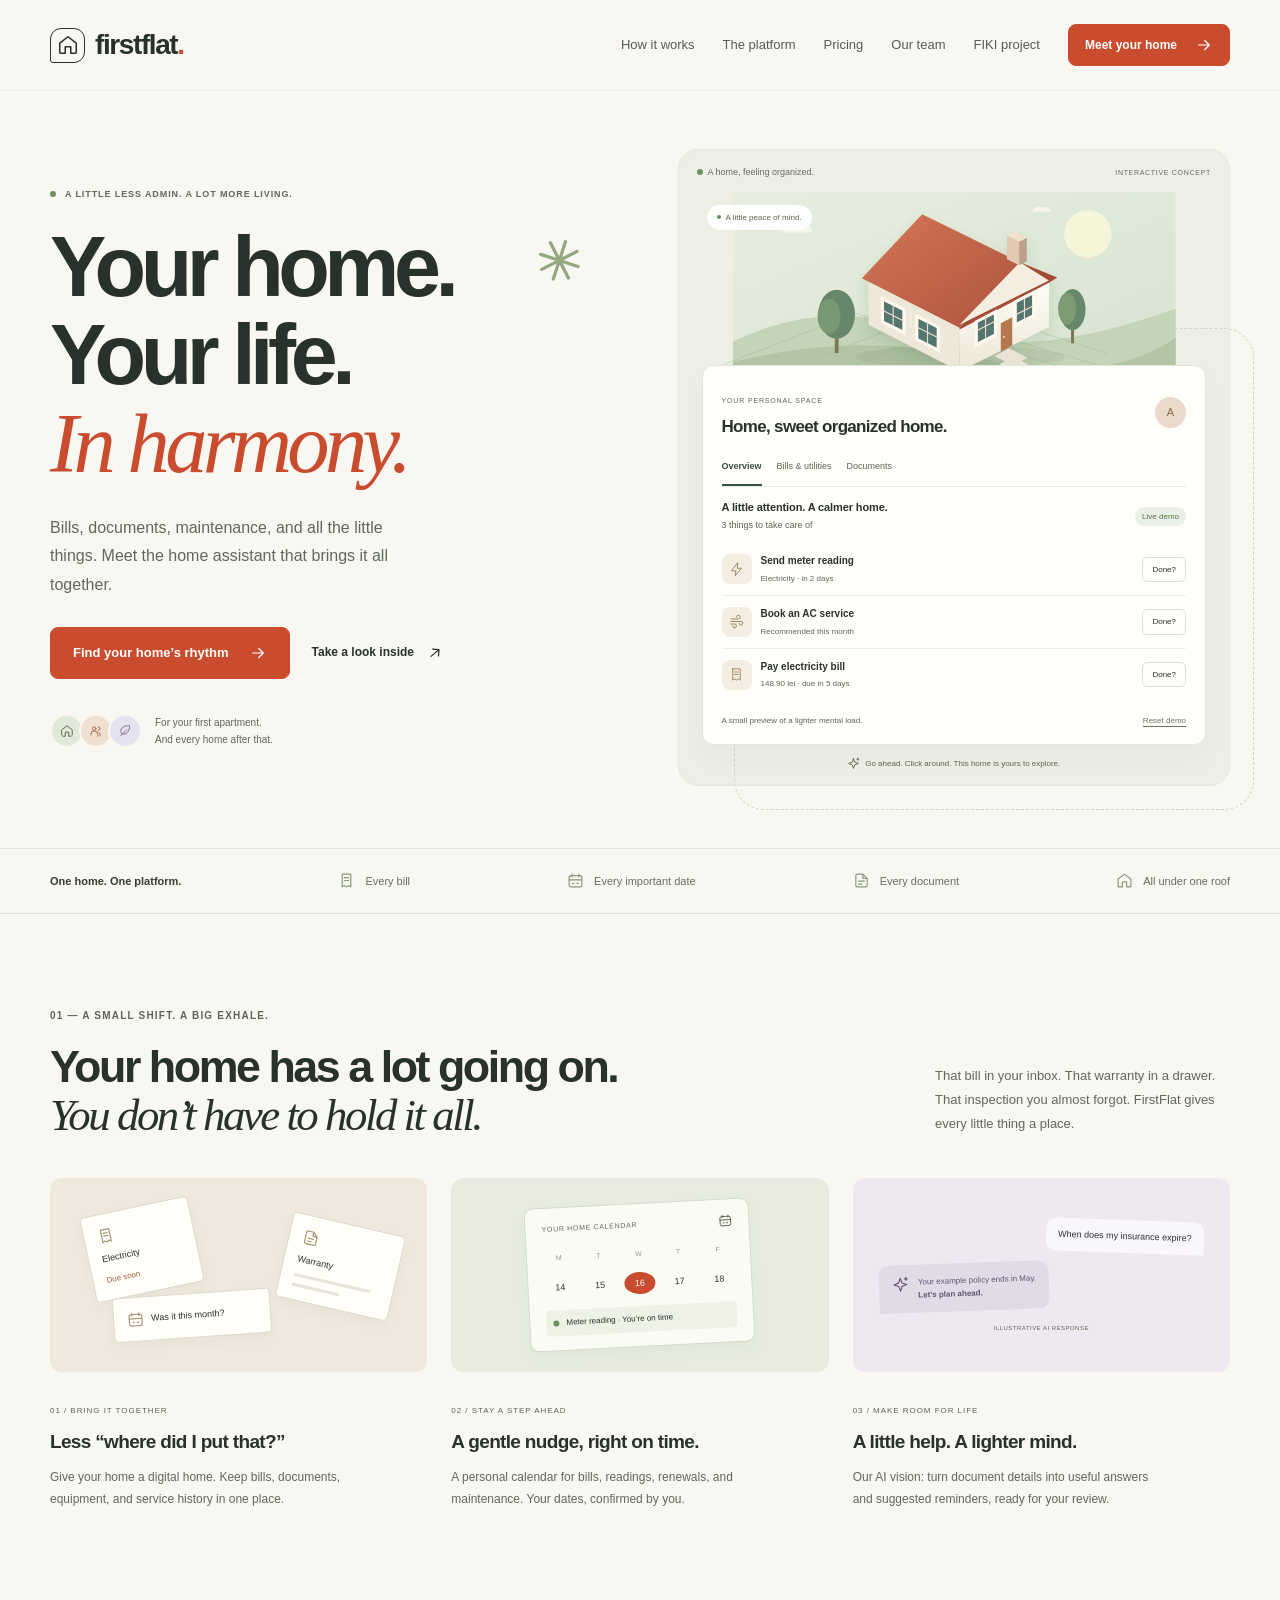
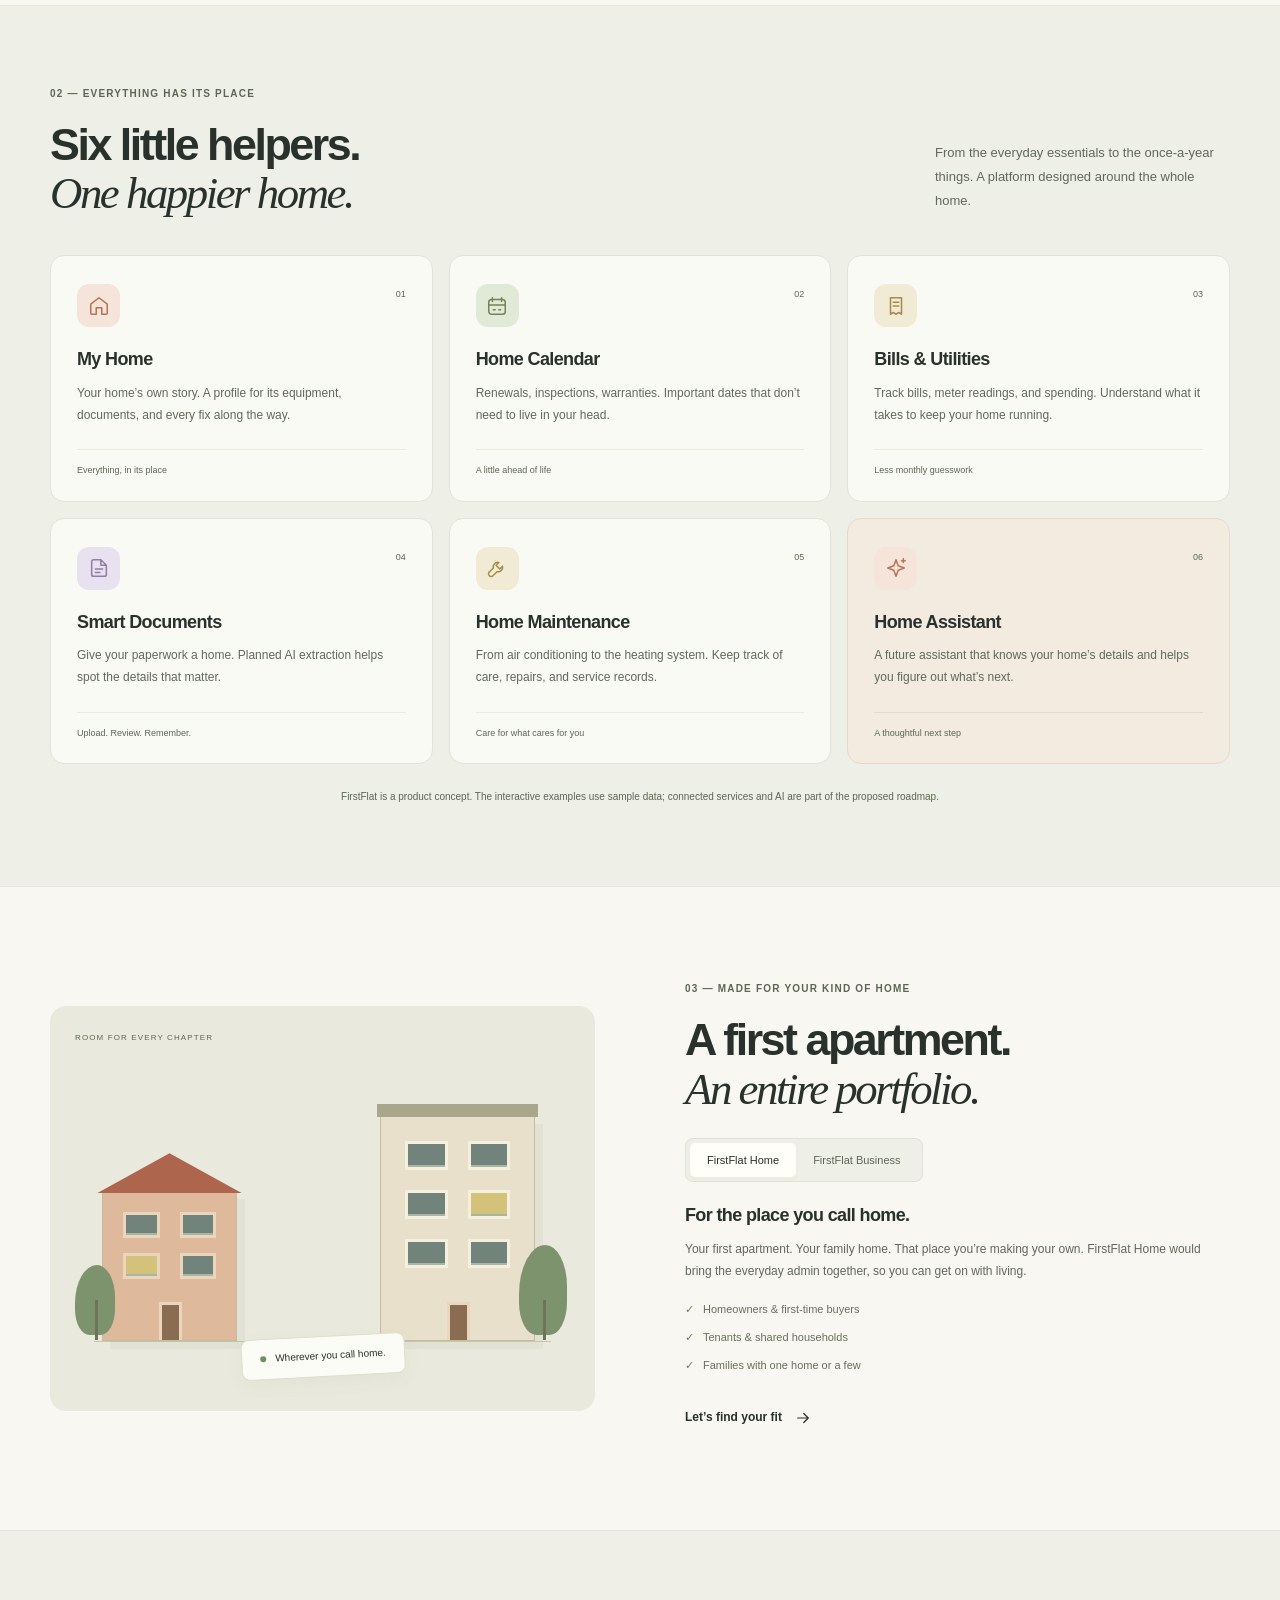
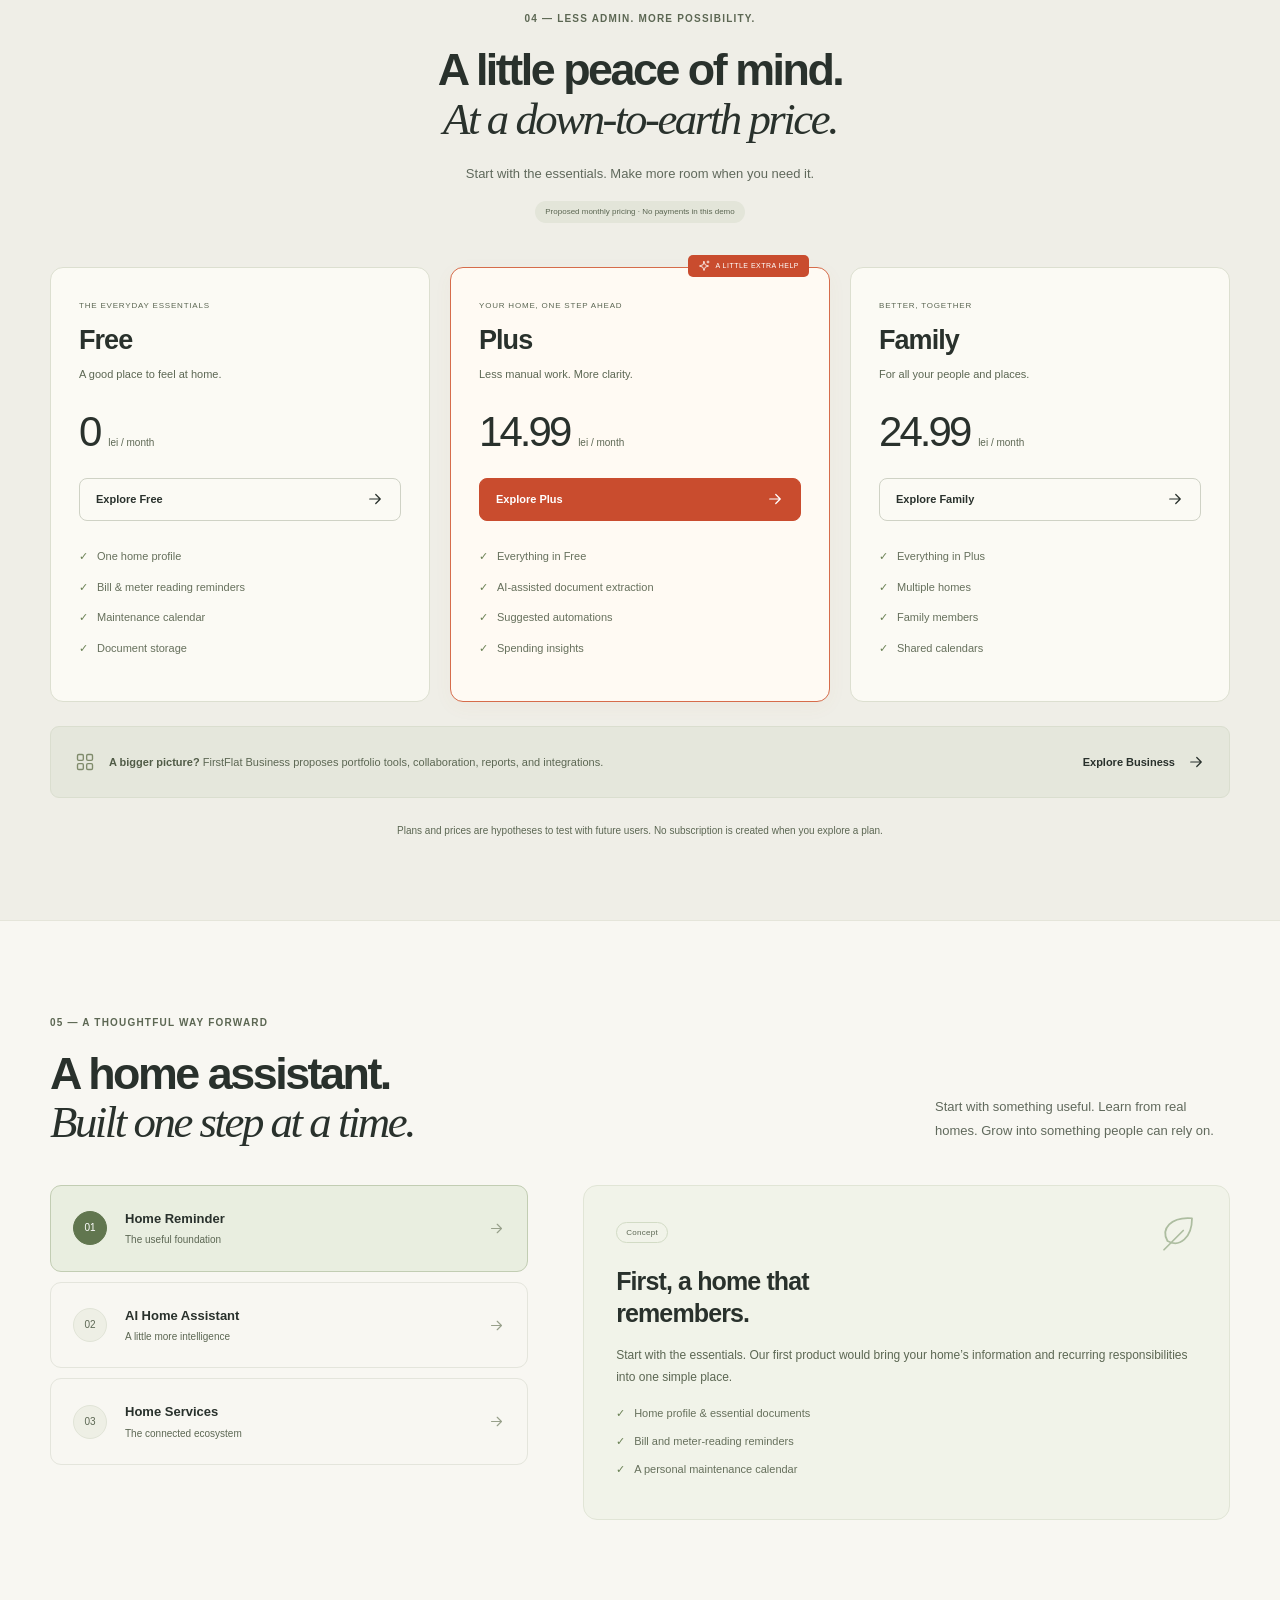
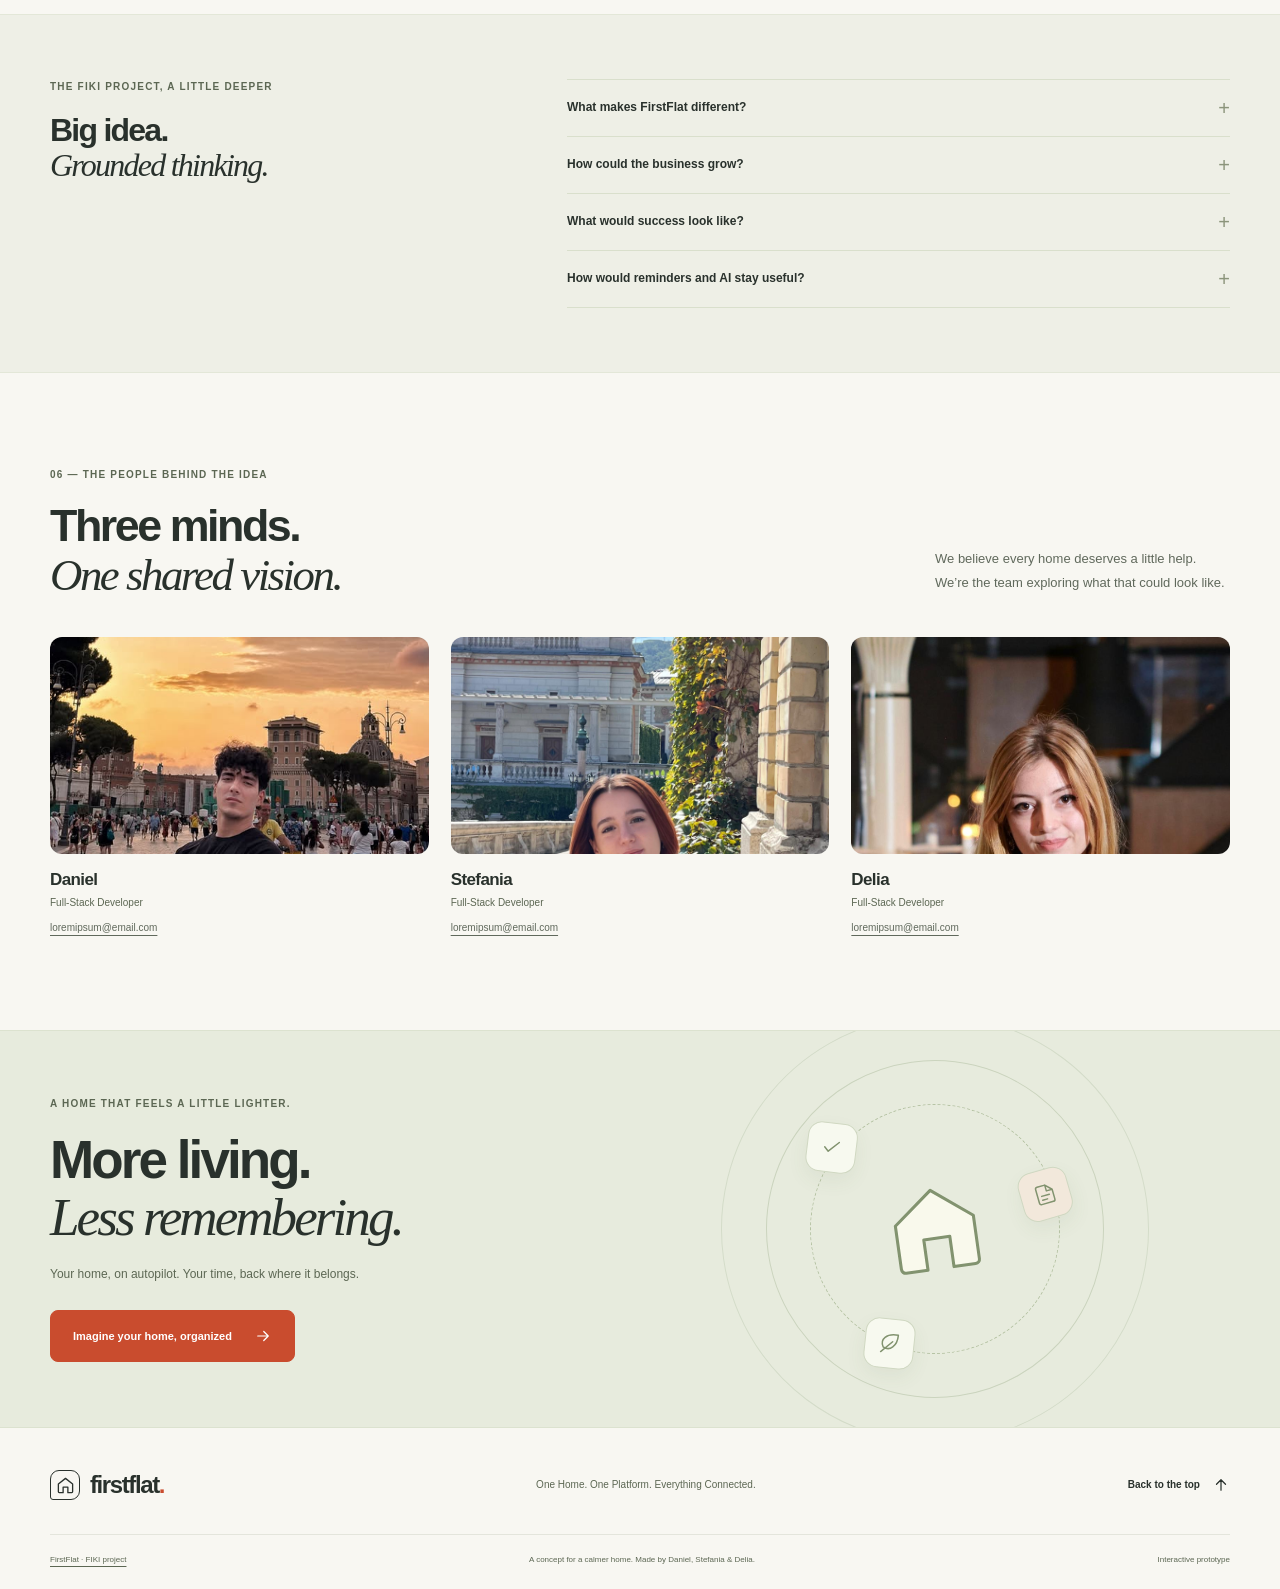
==== commit 9e536572: "Organize FirstFlat FIKI by milestone" ====
--- a/index.html
+++ b/index.html
@@ -138,7 +138,7 @@
       </div></div></section>
 
       <section class="section container team-section" id="team"><div class="section-heading reveal"><div><p class="eyebrow">06 — THE PEOPLE BEHIND THE IDEA</p><h2>Three minds.<br /><span class="serif">One shared vision.</span></h2></div><p>We believe every home deserves a little help. We’re the team exploring what that could look like.</p></div><div class="team-grid">
-        <article class="team-card reveal"><div class="team-art team-daniel"><img src="assets/team/Daniel_Birsan.svg" alt="Profile icon for Daniel" width="480" height="560" loading="lazy" /></div><div class="team-meta"><h3>Daniel</h3><span>Full-Stack Developer</span><a class="team-email" href="mailto:loremipsum@email.com">loremipsum@email.com</a></div></article>
+        <article class="team-card reveal"><div class="team-art team-daniel"><img src="assets/team/Daniel_Birsan.png" alt="Profile icon for Daniel" width="480" height="560" loading="lazy" /></div><div class="team-meta"><h3>Daniel</h3><span>Full-Stack Developer</span><a class="team-email" href="mailto:loremipsum@email.com">loremipsum@email.com</a></div></article>
         <article class="team-card reveal"><div class="team-art team-stefania"><img src="assets/team/Stefania_Tudor.png" alt="Profile icon for Stefania" width="480" height="560" loading="lazy" /></div><div class="team-meta"><h3>Stefania</h3><span>Full-Stack Developer</span><a class="team-email" href="mailto:loremipsum@email.com">loremipsum@email.com</a></div></article>
         <article class="team-card reveal"><div class="team-art team-delia"><img src="assets/team/Delia_Tudor.png" alt="Profile icon for Delia" width="480" height="560" loading="lazy" /></div><div class="team-meta"><h3>Delia</h3><span>Full-Stack Developer</span><a class="team-email" href="mailto:loremipsum@email.com">loremipsum@email.com</a></div></article>
       </div></section>
